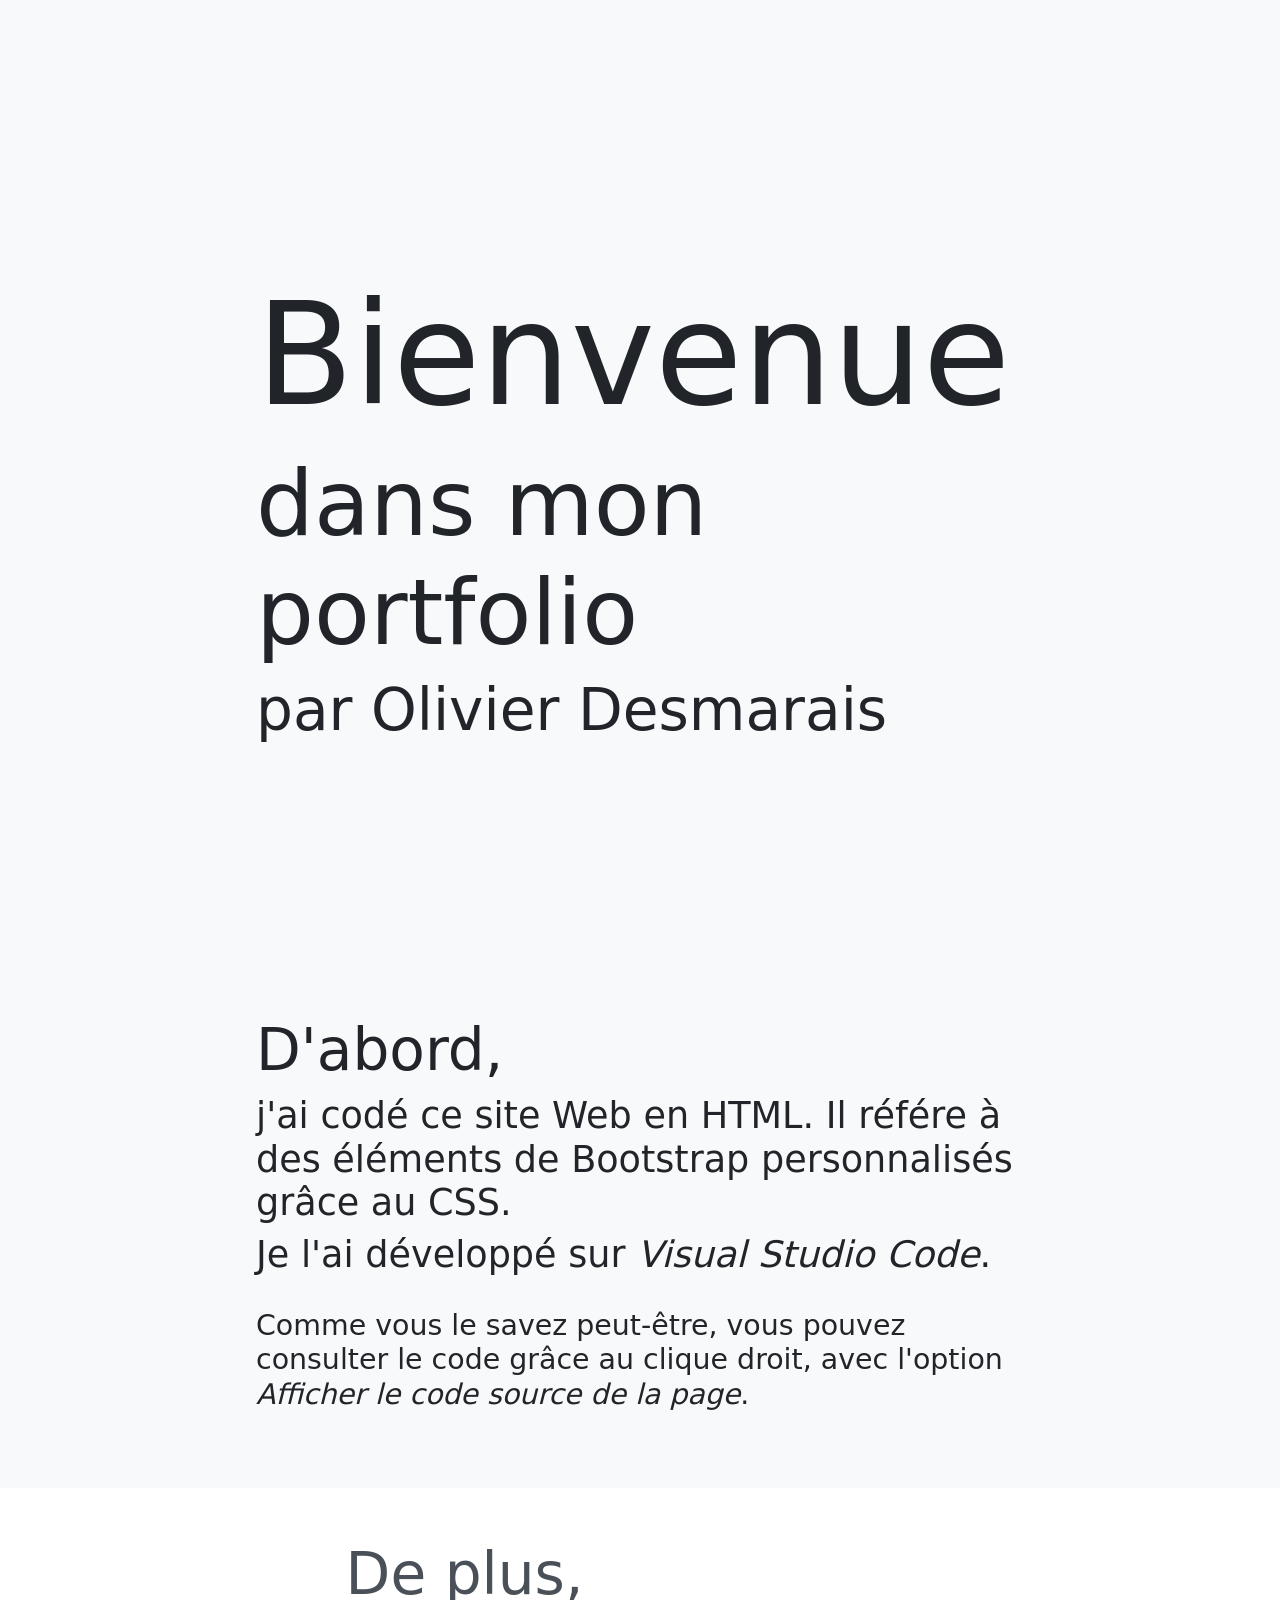
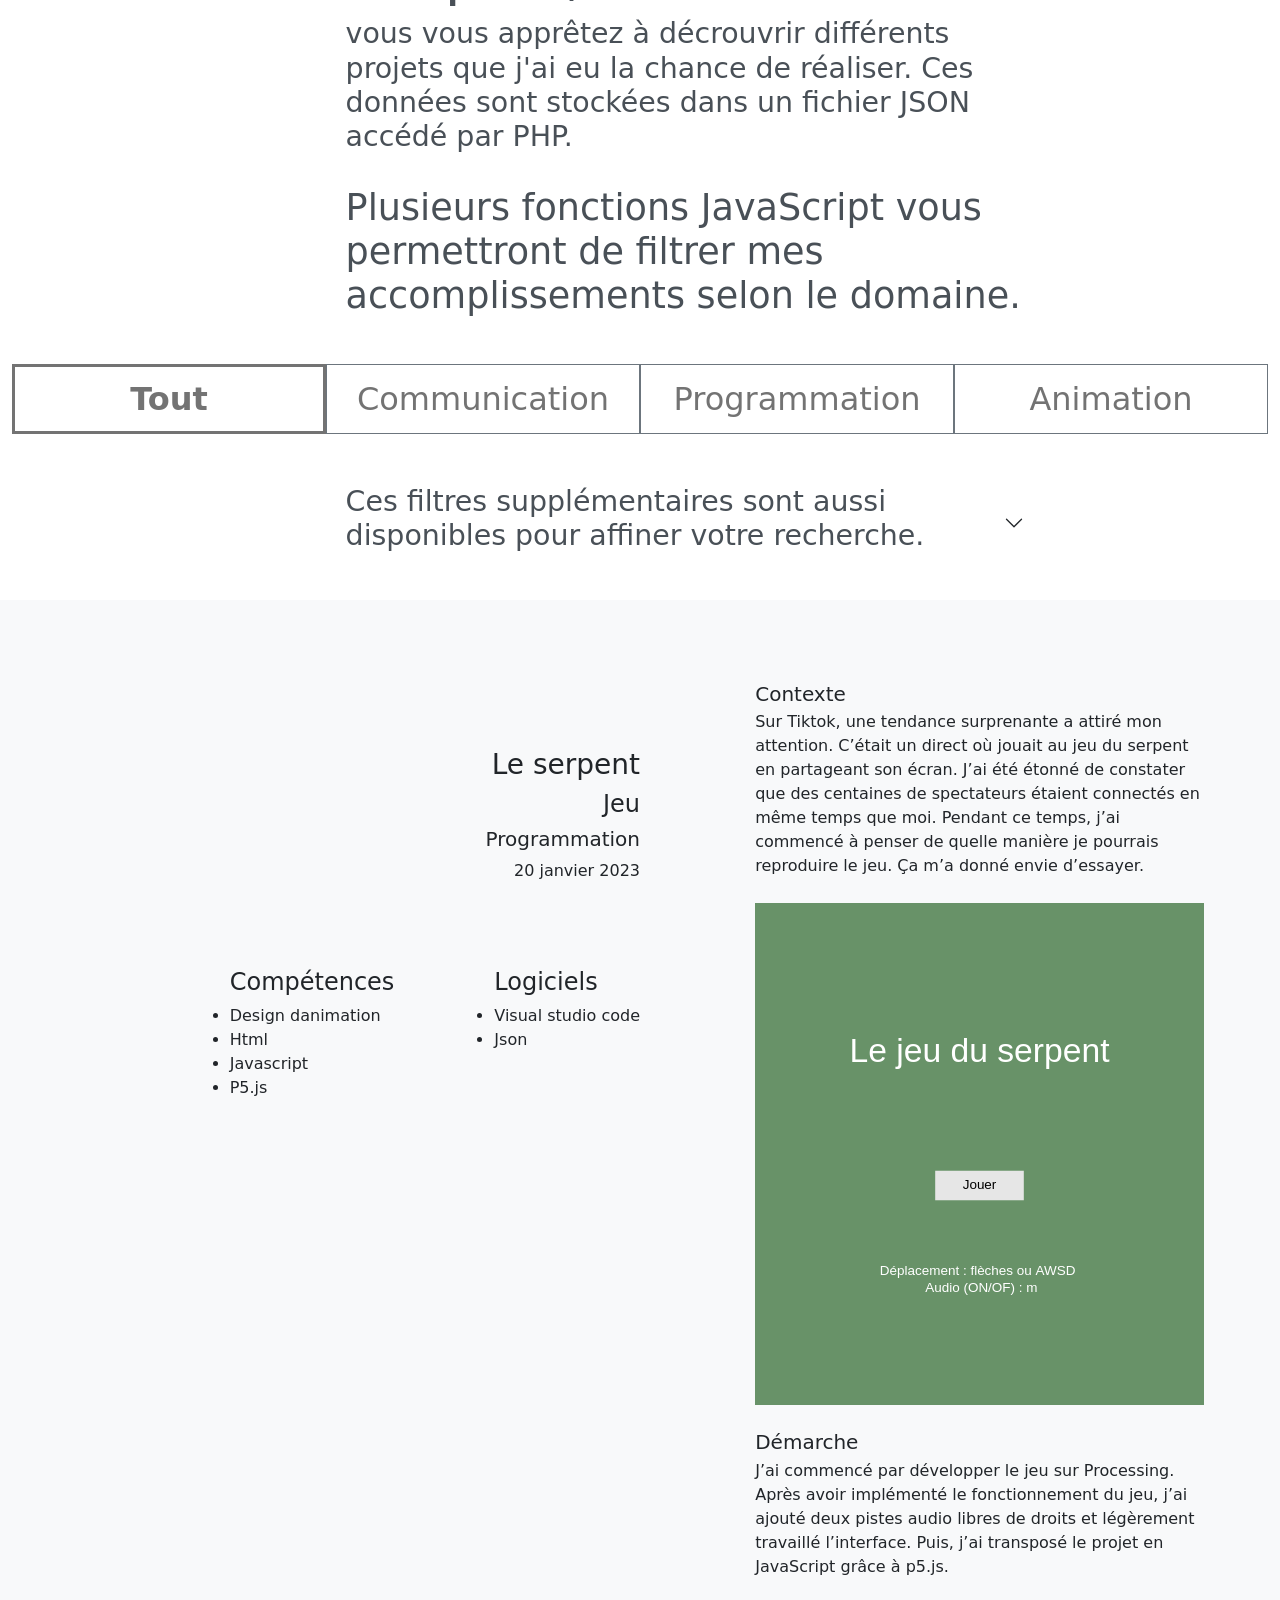
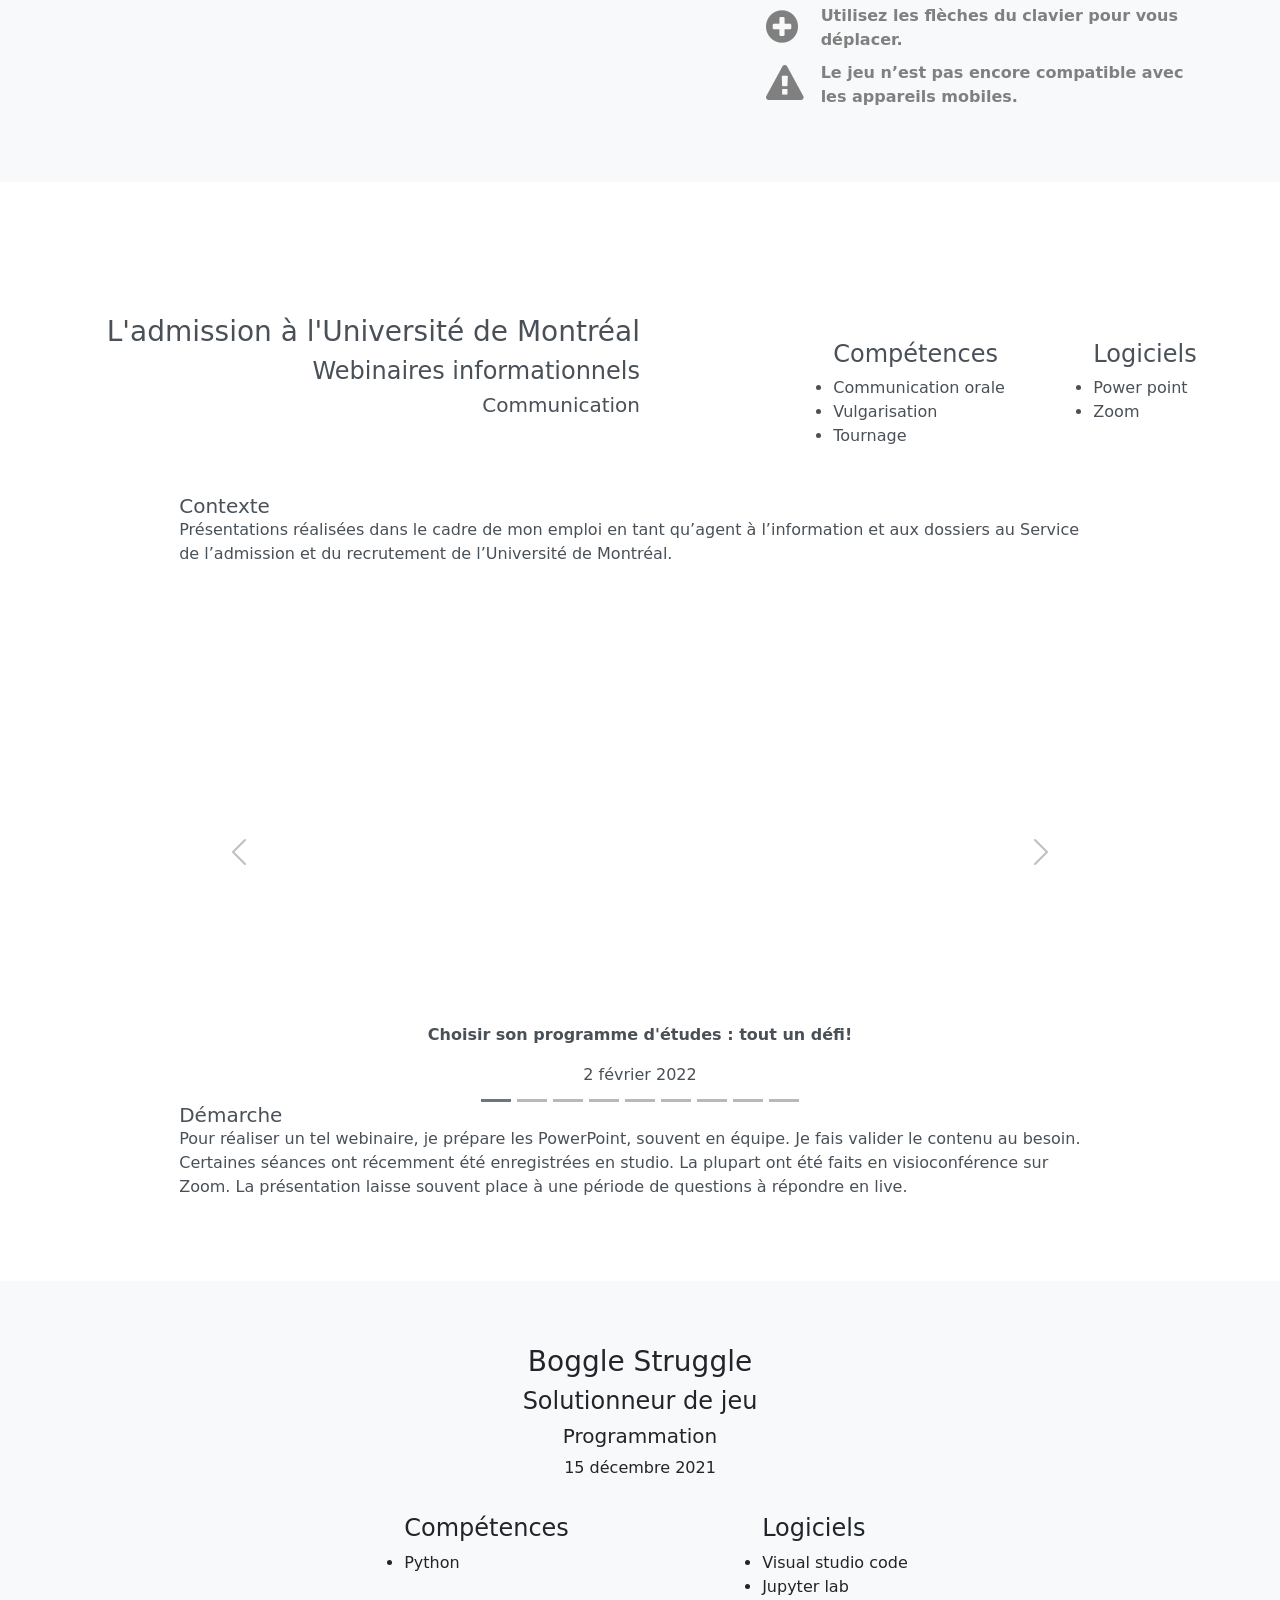
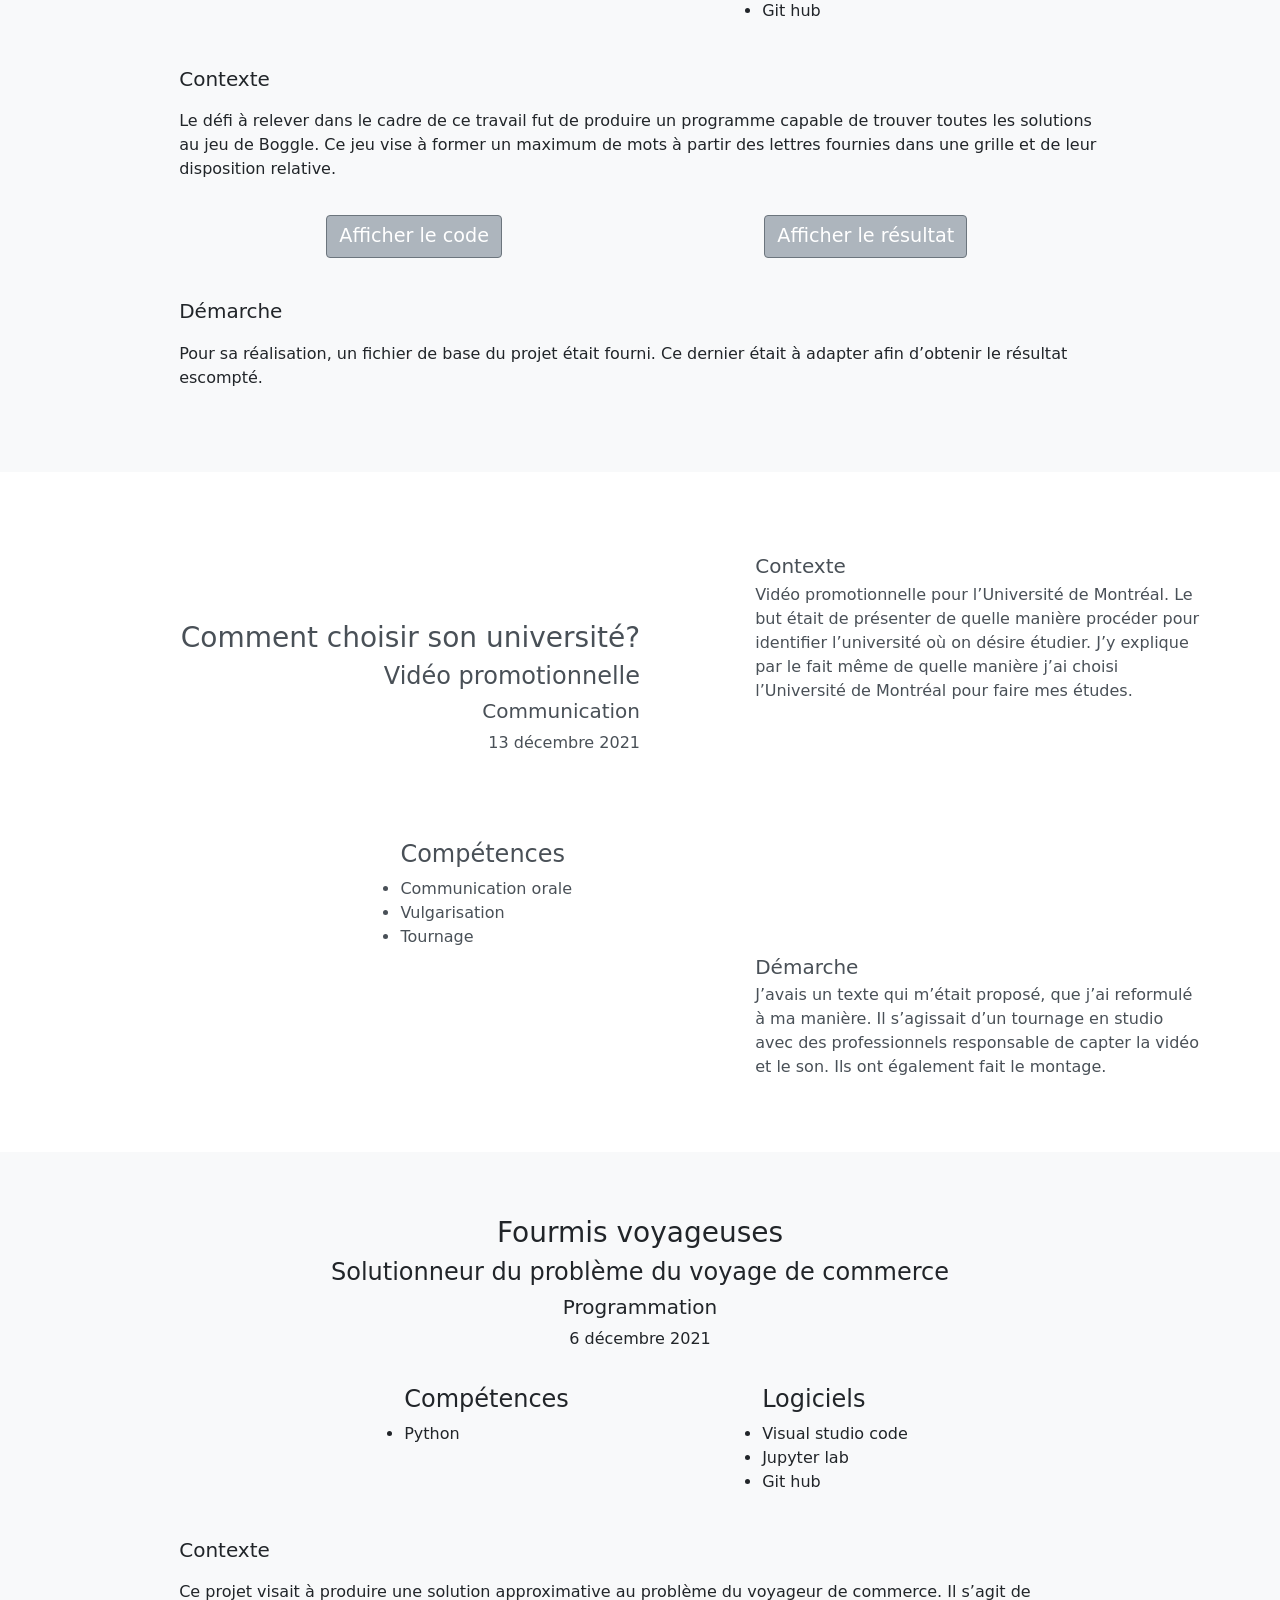
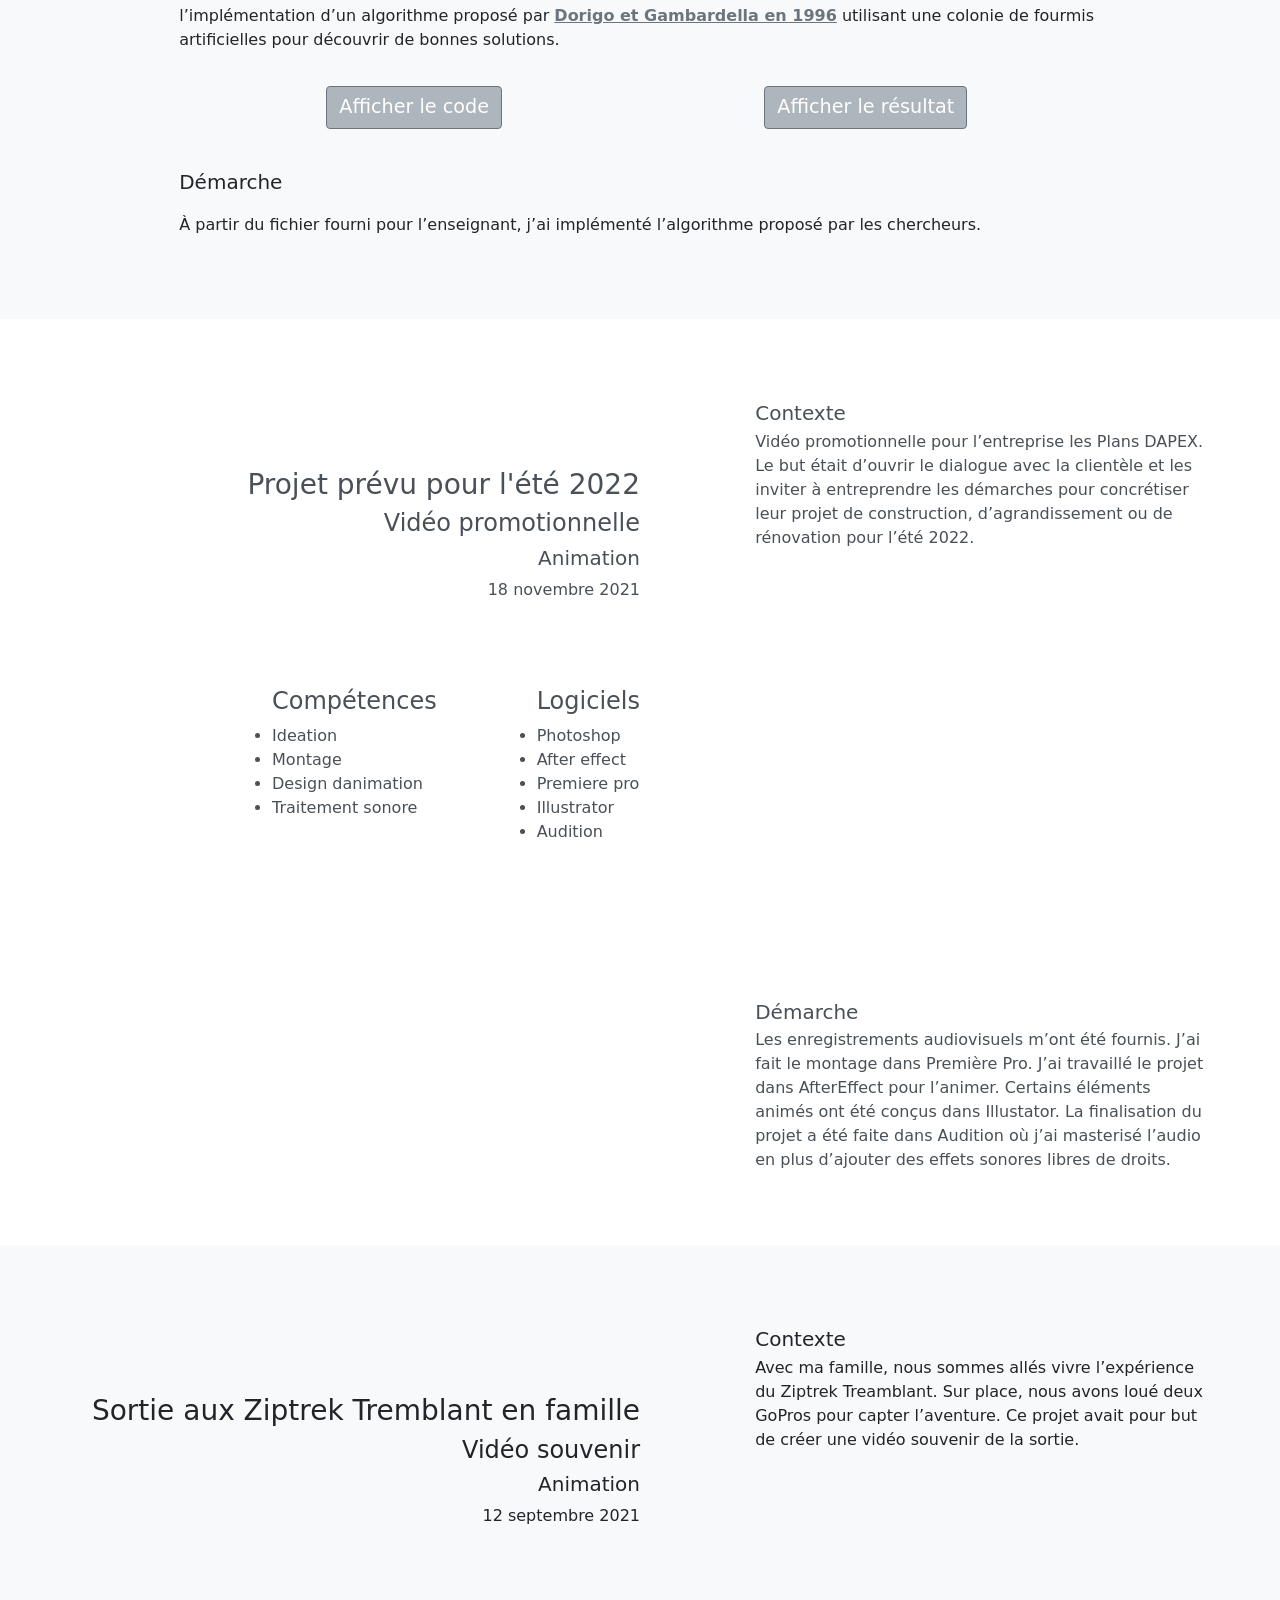
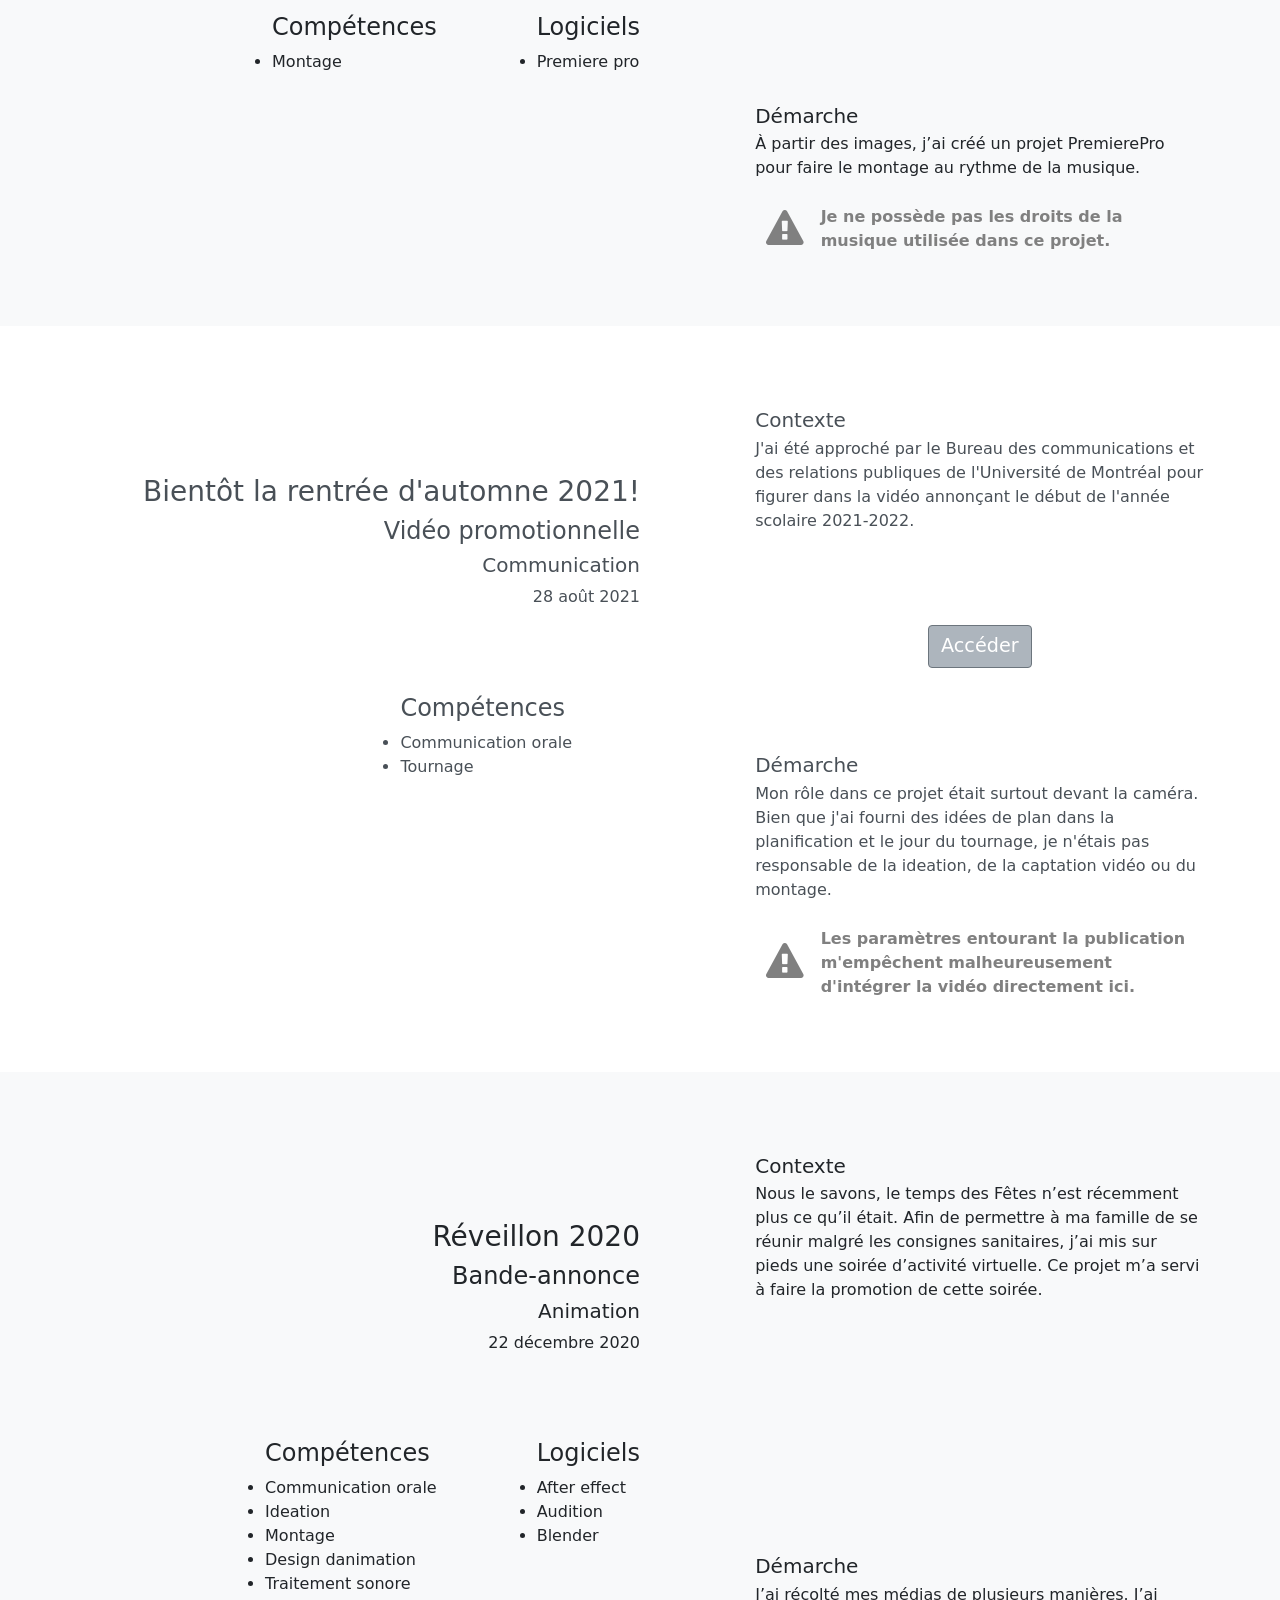
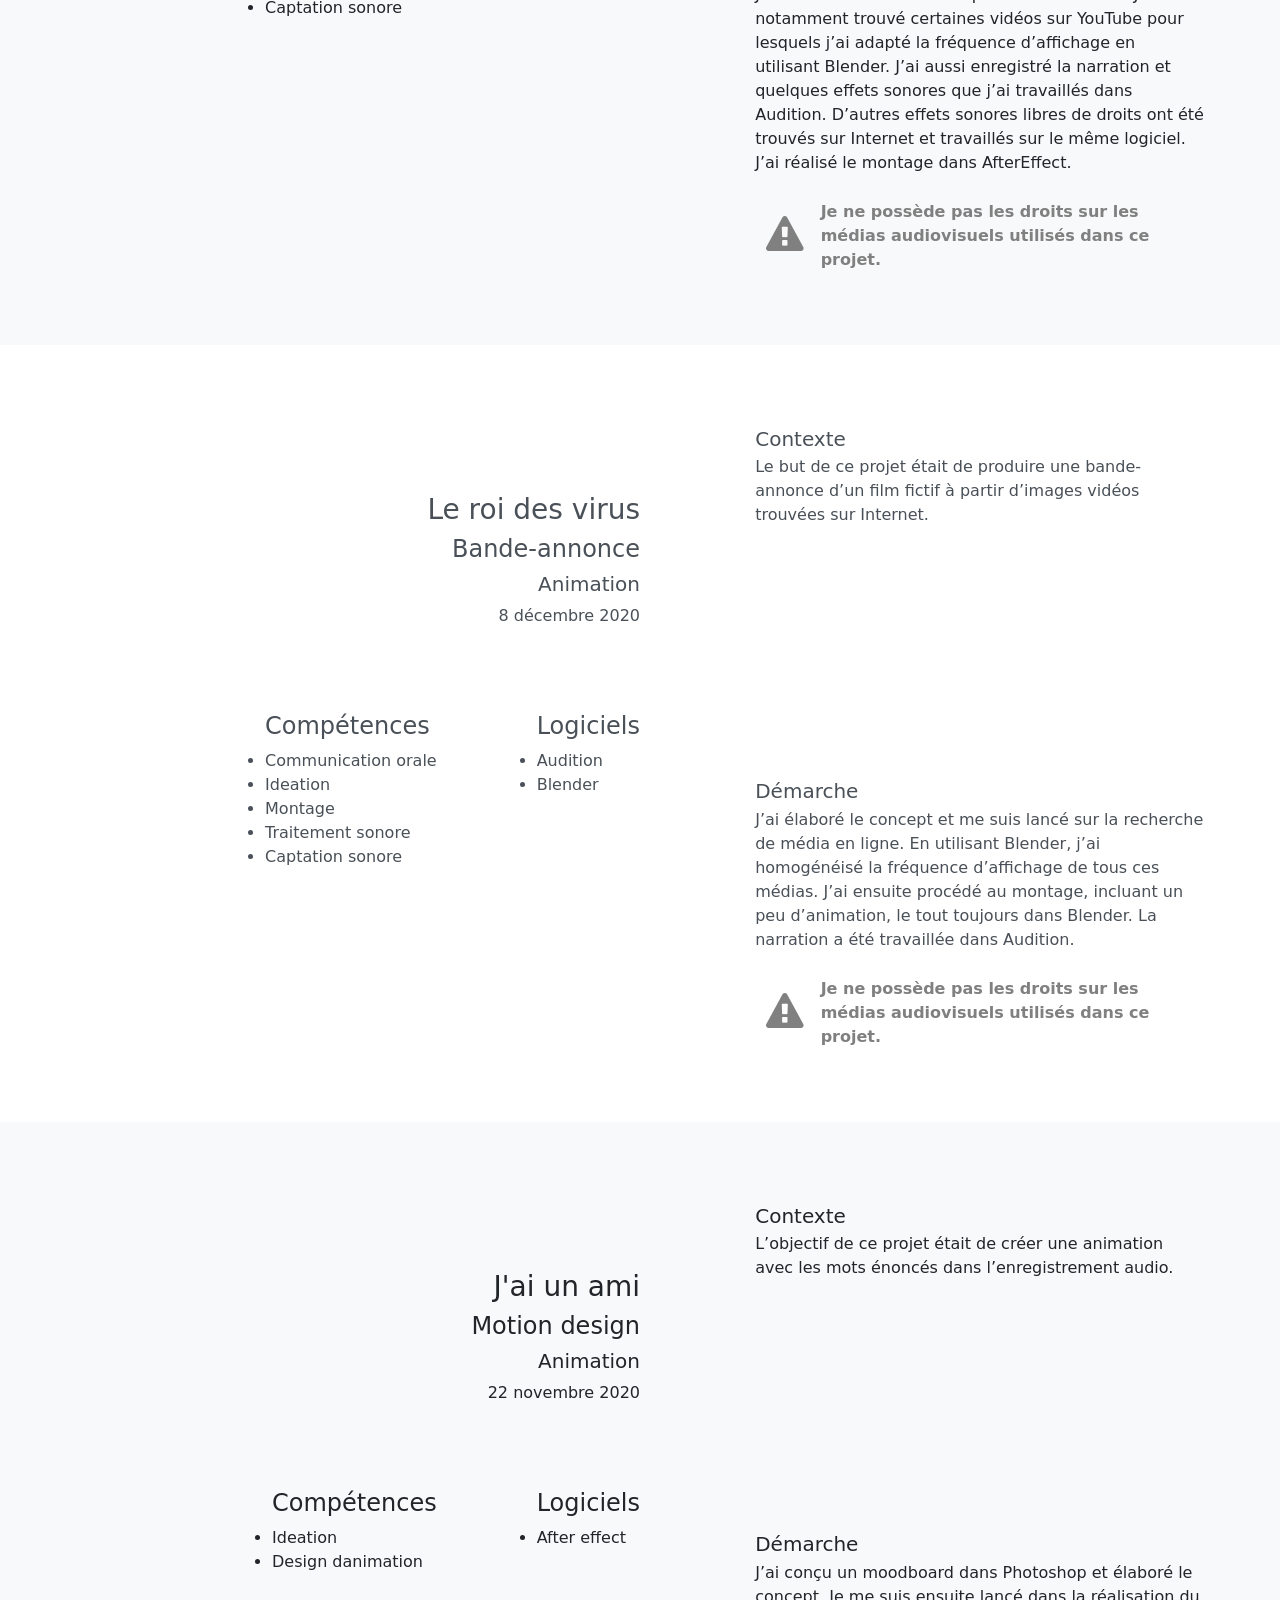
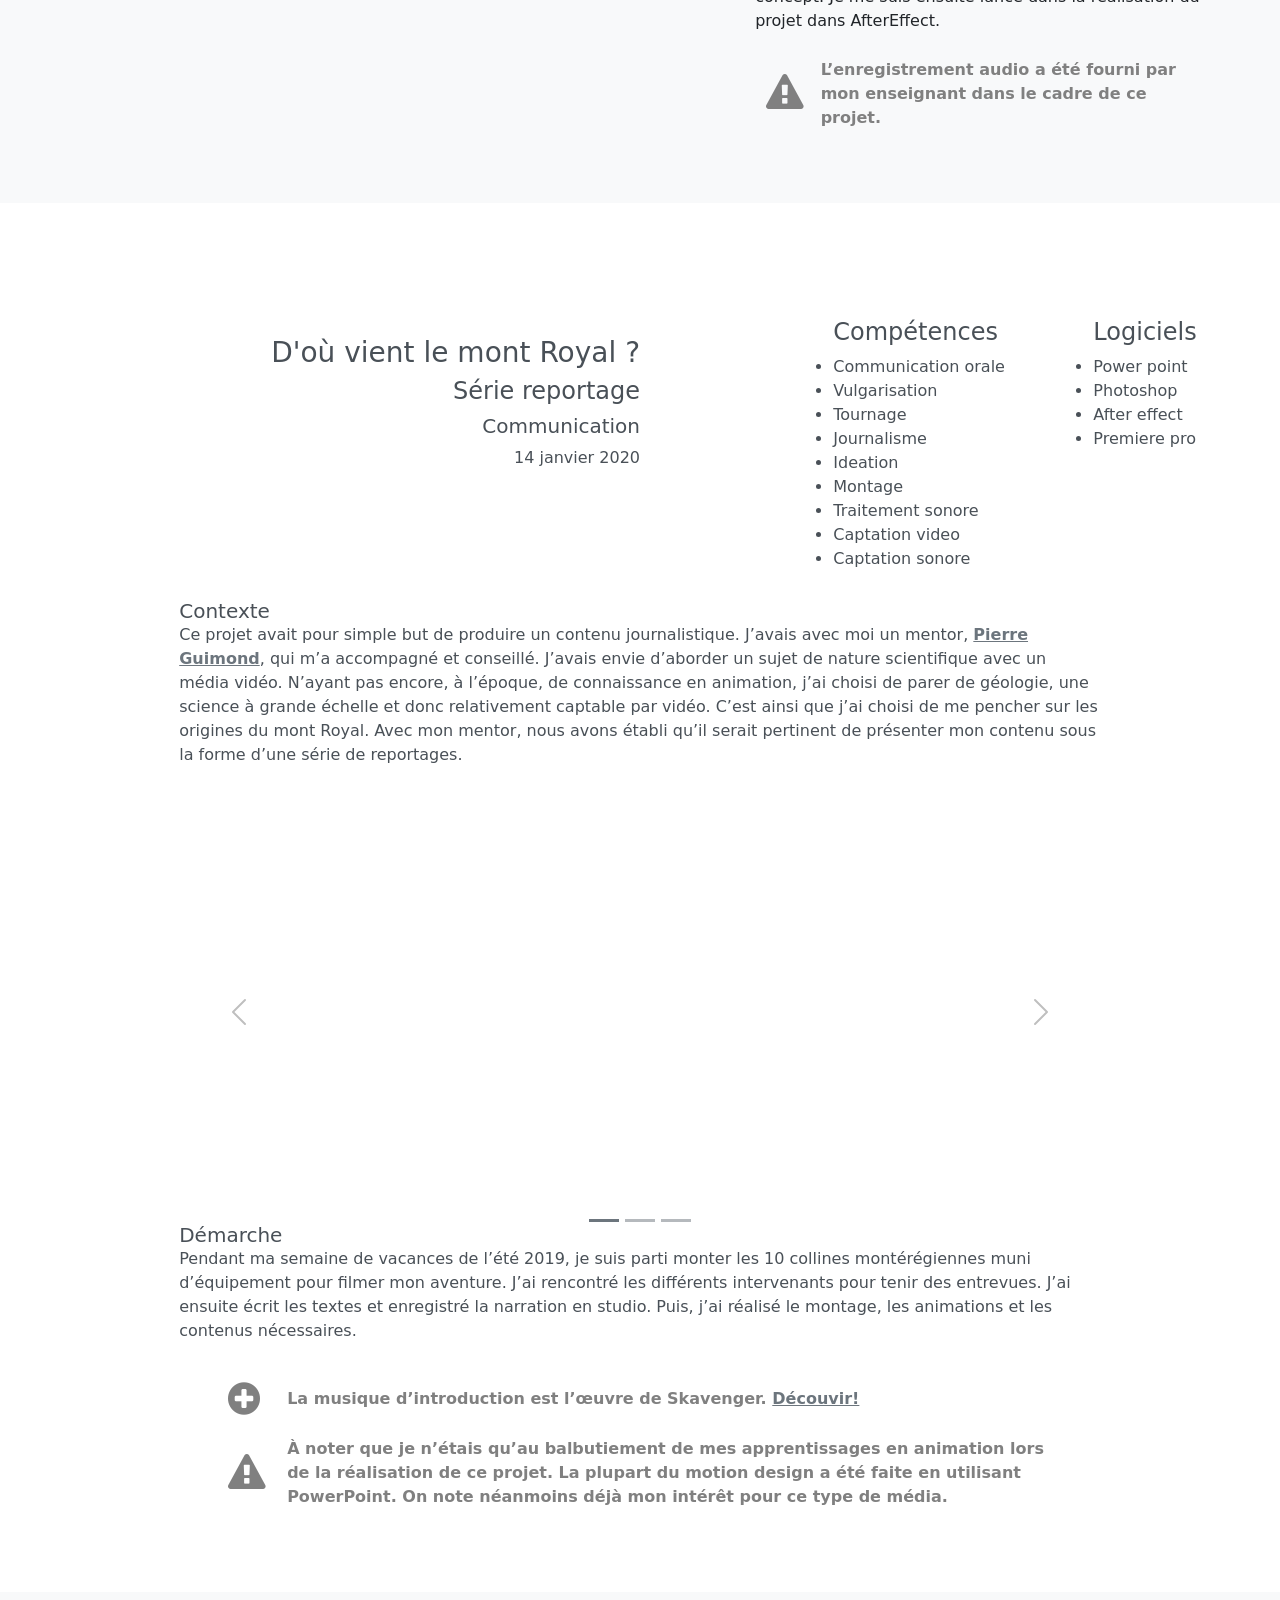
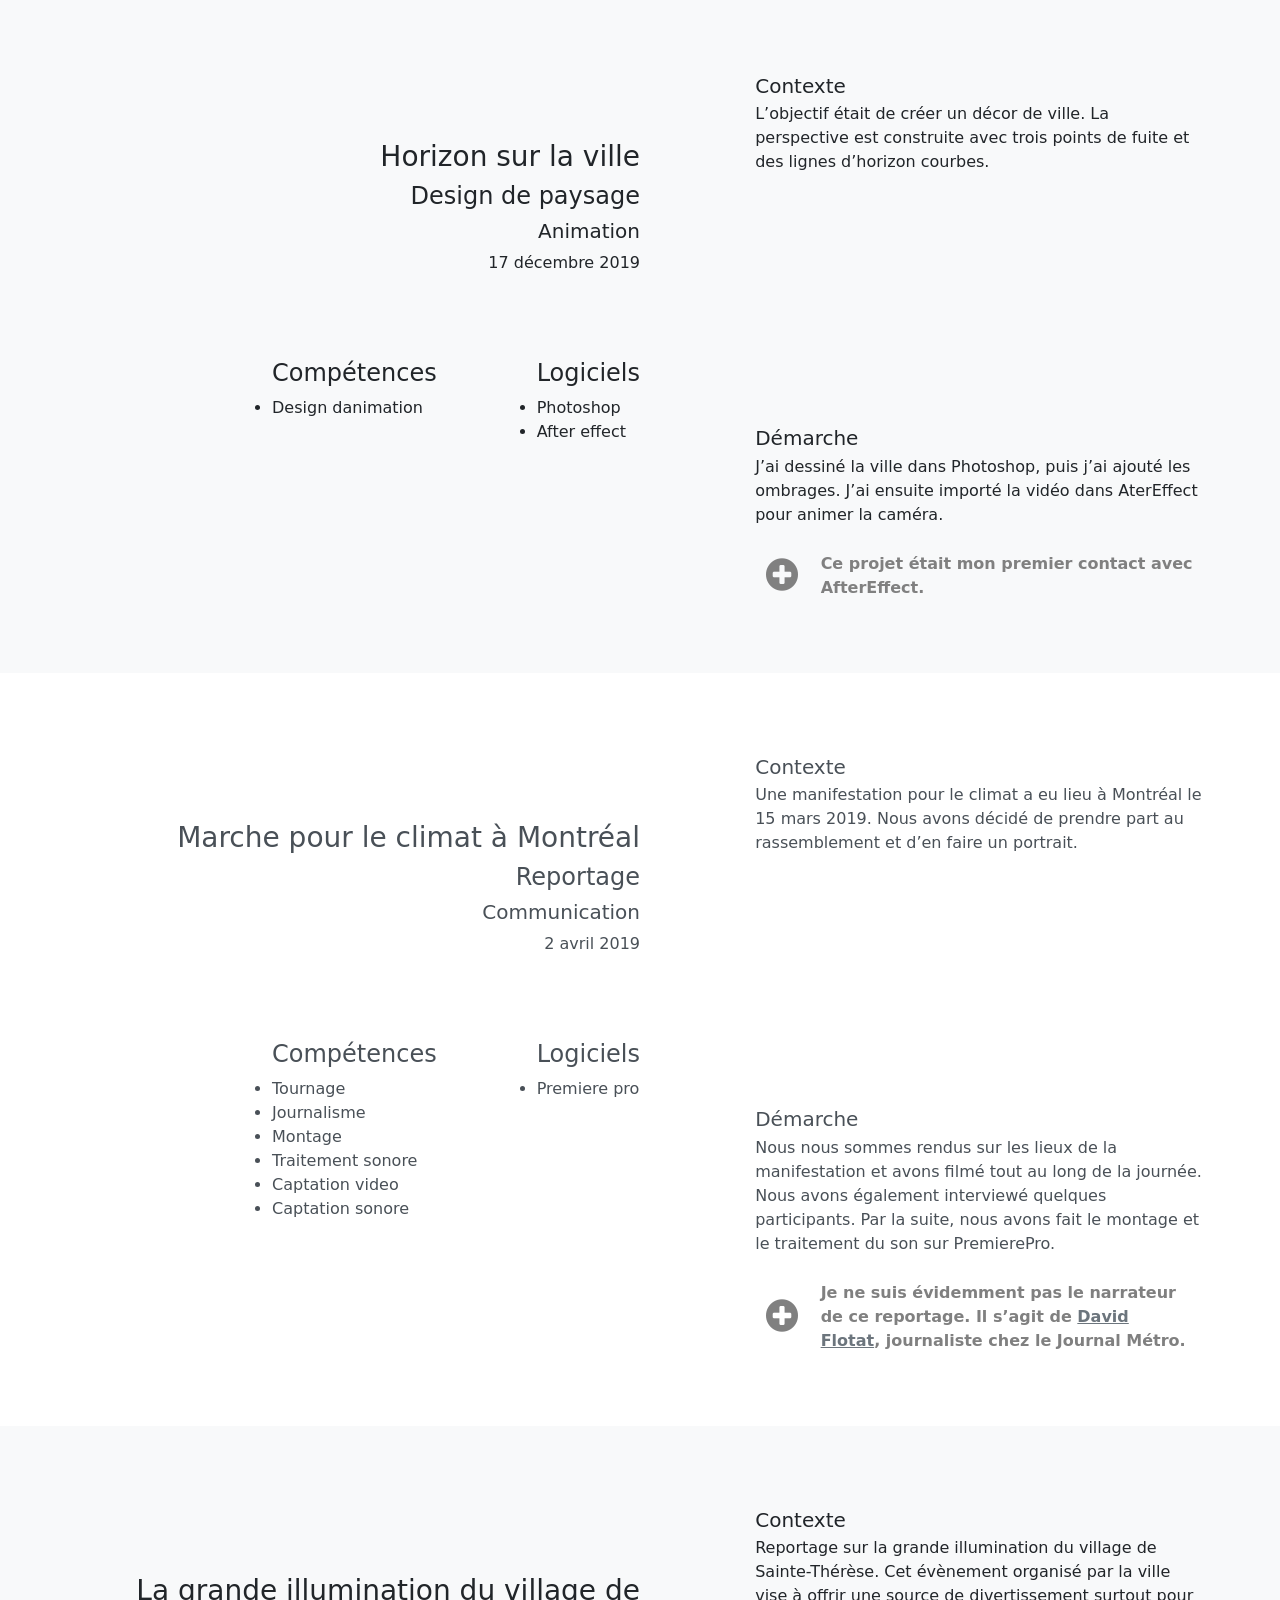
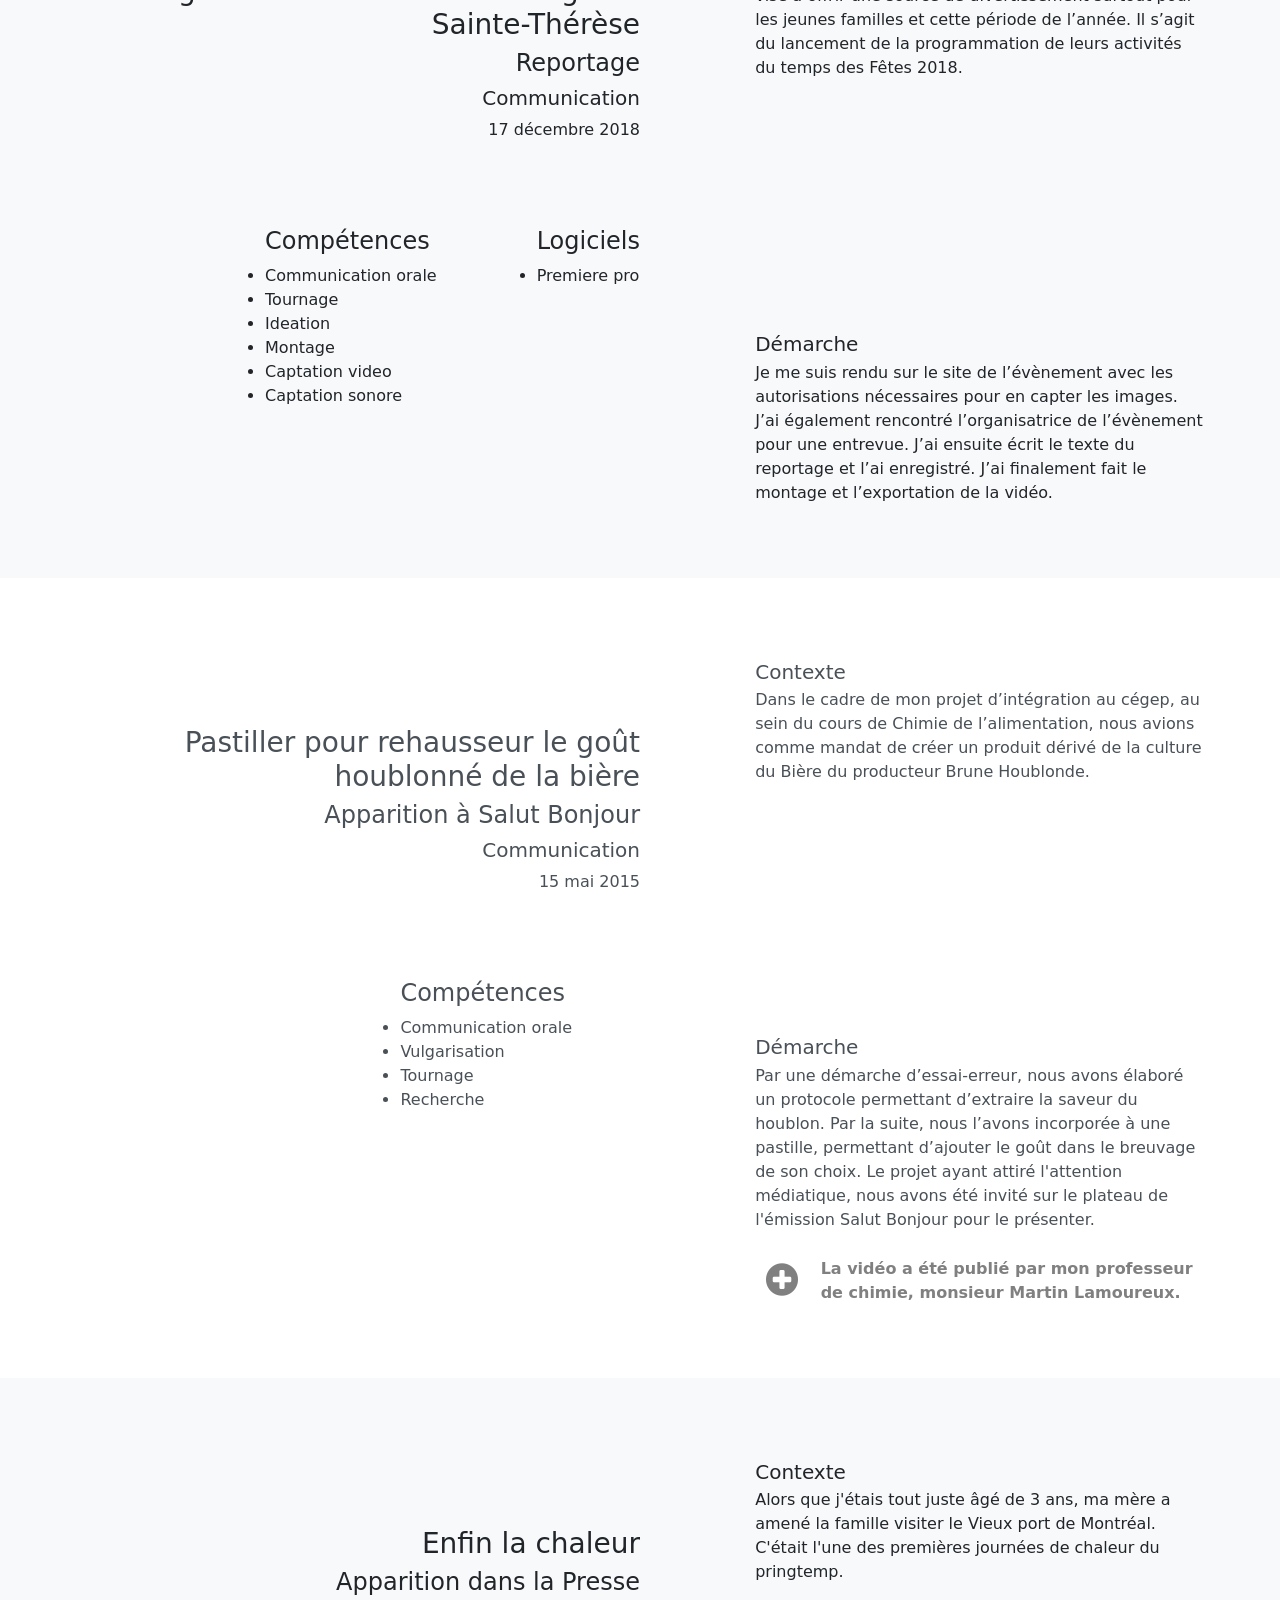
==== index.html @ 91aaa5b3 "headerTitre Adaptation de la taille de la police en fonction de la largeur de la fenêtre." ====
<!DOCTYPE html>
<html lang="fr">
  <head>
      <meta charset="UTF-8">
      <meta http-equiv="X-UA-Compatible" content="IE=edge">
      <meta name="viewport" content="width=device-width, initial-scale=1.0">
      <title>Olivier Desmarais - Portfolio</title>
      <script src="client/utilitaire/jquery-3.6.0.min.js"></script>
      <script src="client/utilitaire/bootstrap-5.1.0-dist/js/bootstrap.min.js"></script>
      <script src="client/utilitaire/cdnjs/jquery.twbsPagination.min.js"></script>
      <script src="client/utilitaire/p5/p5.min.js"></script>
      <script src="client/utilitaire/p5/addons/p5.sound.min.js"></script>

      <script src="client/public/js/requetes.js"></script>
      <script src="client/public/js/fonctionnalites.js"></script>
      <script src="client/public/js/gestionFiltres.js"></script>
      <script src="client/public/js/affichageElements.js"></script>
      <script src="client/public/js/affichageMedias.js"></script>
      <script src="client/public/js/gestionDOM.js"></script>
      <script src="client/public/js/adaptabilite.js"></script>

      <!-- <script src="client/public/js/canevas/la_presse.js"></script> -->

      <link rel="stylesheet" href="client/utilitaire/bootstrap-5.1.0-dist/css/bootstrap.min.css">
      <link rel="stylesheet" href="client/public/css/style.css">
      <link rel="stylesheet" href="https://cdnjs.cloudflare.com/ajax/libs/font-awesome/4.7.0/css/font-awesome.min.css">
  </head>
  <body onload="requetes();" class="bg-light">
    <div id="fb-root"></div>
    <script async defer crossorigin="anonymous" src="https://connect.facebook.net/fr_CA/sdk.js#xfbml=1&version=v12.0" nonce="y8xirfV0"></script>
    <!--Début du header-->
    <header class="bg-light">
    <div id="headerTitre">
        <h1 class="">Bienvenue</h1>
        <h2 class="">dans mon portfolio</h2>
        <h3>par Olivier Desmarais</h3>
    </div>
    <div class="headerTexte">
        <h3>D'abord,</h3>
        <h4>
        j'ai codé ce site Web en HTML. 
        Il référe  à des éléments de Bootstrap 
        personnalisés grâce au CSS.
        </h4>
        <h4>
        Je l'ai développé sur <em>Visual Studio Code</em>.
        </h4>
        <br>
        <h5>
        Comme vous le savez peut-être, vous pouvez consulter
        le code grâce au clique droit, avec l'option 
        <em>Afficher le code source de la page</em>.
        </h5>
    </div>
    </header>
    <!--Fin du header-->
    <!-- Navbar -->
    <nav class="navbar-expand-lg navbar-light bg-white">
    <div class="txtNav">
        <h3>De plus,</h3>
        <h5>
        vous vous apprêtez à décrouvrir différents projets
        que j'ai eu la chance de réaliser. Ces données sont stockées
        dans un fichier JSON accédé par PHP. <!--Je sais d'ailleurs
        faire l'équivalent à partir d'un fichier XML.-->
        </h5>
        <br>
        <h4>
        Plusieurs fonctions JavaScript vous permettront 
        de filtrer mes accomplissements selon le domaine. 
        </h4>
        <!--<h5>
        Certaines commandes JQuerry sont également utilisées.
        </h5>-->
    </div>
    <div class="container-fluid">
        <div class="collapse navbar-collapse allignementCentre" id="navbarExample01">
        <ul class="navbar-nav me-auto mb-2 mb-lg-0">
            <li class="nav-item active" onclick="changerFiltre(this)">
            <a class="nav-link" aria-current="page">Tout</a>
            </li>
            <li class="nav-item" onclick="changerFiltre(this)">
            <a class="nav-link">Communication</a>
            </li>
            <li class="nav-item" onclick="changerFiltre(this)">
            <a class="nav-link">Programmation</a>
            </li>
            <li class="nav-item" onclick="changerFiltre(this)">
            <a class="nav-link">Animation</a>
            </li>
        </ul>
        </div>
    </div>
    <div class="txtNav">
        <!--Début accordéon-->
        <div class="accordion accordion-flush" id="filtresSups">
        <div class="accordion-item">
            <h2 class="accordion-header" id="flush-headingOne">
            <button class="accordion-button collapsed" type="button" data-bs-toggle="collapse" data-bs-target="#flush-collapseOne" aria-expanded="false" aria-controls="flush-collapseOne">
                <h5>
                Ces filtres supplémentaires sont aussi disponibles 
                pour affiner votre recherche.
                </h5>
            </button>
            </h2>
            <div id="flush-collapseOne" class="accordion-collapse collapse" aria-labelledby="flush-headingOne" data-bs-parent="#filtresSups">
            <div id='filtreCompetences' class='goupeCheckbox'>
                <p><strong>Compétences</strong></h5>
            </div>
            <div id='filtreLogiciels' class='goupeCheckbox'>
                <p><strong>Logiciels</strong></p>
            </div>
            </div>
        </div>
        <!--Fin accordéon-->
        <!---
        <h5>
        Des filtres supplémentaires sont aussi disponibles 
        pour affiner votre recherche.
        </h5>
        <div id='filtreCompetences' class='goupeCheckbox'>
        <p><strong>Compétences</strong></h5>
        </div>
        <div id='filtreLogiciels' class='goupeCheckbox'>
        <p><strong>Logiciels</strong></p>
        </div>-->
    </div>
    </nav>
    <!-- Fin Navbar -->
    <main>
    <div id="elements">
    </div>
    </main>
    <footer class="footer text-muted">
        <p><strong>Pour me joindre</strong><br>
        olidesmarais@hotmail.com<br>
        (514) 404-7808</p>
        <p><strong>Dernière mise à jour</strong><br>
            5 mars 2023</p>
    </footer>
`
  </body>
</html>
---- client/public/css/style.css ----
html {
    font-size: 1em;
}

:root {
    --width: 20px;
}

header {
    /* margin-right: 25%;
    margin-left: 23% */
    margin: auto 20vw;
}

header h1,
nav h1 {
    /* font-size: 8rem; */
    /*font-size: 800%;*/
    font-size: calc(var(--width)/9);
}

header h2,
nav h2 {
    font-size: calc(var(--width)/14);
}

header h3,
nav h3 {
    font-size: calc(var(--width)/22);
}

header h4,
nav h4 {
    font-size: calc(var(--width)/35);
}

header h5,
nav h5 {
    font-size: calc(var(--width)/45);
}

.allignementDroite {
    padding-left: 50%;
}

.allignementCentre {
    text-align: center;
}

#headerTitre {
    margin-top: 30vh;
    margin-bottom: 30vh;
}

.headerTexte {
    margin-top: 20%;
    margin-bottom: 10%;
}

nav {
    color: #495057;
}

.txtNav {
    padding: 4% 20% 3% 27%;
}

.nav-item {
    min-width: 25%;
    /*float: left;*/
    border-style: solid;
    border-width: 1px;
    border-color: #6c757d;
    display: flex;
    align-items: center;
    justify-content: center;
    font-size: 200%;
    background-color: white;
}

.navbar-nav {
    width: 100%;
    margin-left: auto;
    margin-right: auto;
}

/*.sticky {
    position: -webkit-sticky;
    position: sticky;
    top: 0px;
    z-index:1;
}*/

.accordion-button,
.accordion-button:focus,
.accordion-button:not(.collapsed) {
    color: #495057;
    border: none;
    box-shadow: none;
    padding: 0;
    transition: none;
    background-color: white !important;
}

/*.goupeCheckbox input {
    position: absolute;
    opacity: 0;
    cursor: pointer;
    height: 0;
    width: 0;
}*/

input:checked {
    background-color: #495057;
}

.active {
    border-style: solid;
    border-width: 3px;
    border-color: rgba(0, 0, 0, .55);
    font-weight: bold;
}

.goupeCheckbox {
    display: inline-block;
    vertical-align: top;
    margin-top: 2%;
    width: 49%;
}

.card {
    margin: 5% 5% 5% 5%;
}

.contenu {
    padding-bottom: 5%;
    padding: 5%;
}

main img {
    width: 630px;
    height: 840px;
}

/*.card-header {
    padding-left: 15px;
    color: white; 
    background-color: #6c757d;
}*/

/*.card-title {
    padding: 1% 20%;
}*/

.bullet-point {
    /*width: 28%;*/
    display: inline-block;
    text-align: left;
    /*margin: auto;*/
    vertical-align: top;
}

/* À changer :
 * left = simple
 * top = multi
 * prog = double
 */

.card-header-simple {
    display: inline-block;
    width: 49%;
    text-align: right;
    vertical-align: top;
}

.card-title-simple {
    margin: 15% 0%;
}

.card-body-simple {
    display: inline-block;
    width: 49%;
    padding-left: 10%;
}

.card-resume-simple {
    padding-left: 14%;
    padding-bottom: 1%;
}

.card-complement-simple {
    padding-top: 1%;
}

.card-intertitre-simple {
    text-align: left;
    margin-bottom: -1%;
    margin-top: 4%;
}

.card-text {
    text-align: left;
    padding: 2% 0;
}

.date {
    font-weight: normal;
    text-align: center;
}

.card-contexte {
    text-align: right;
}

.card-title-multi {
    margin: 6% 0%;
    display: inline-block;
    width: 49%;
    text-align: right;
}

.card-body-multi {
    display: inline-block;
    width: 80%;
}

.card-resume-multi {
    padding-left: 14%;
    padding-bottom: 1%;
    display: inline-block;
    width: 49%;
    vertical-align: middle;
    text-align: left;
}

.card-complement-multi {
    padding-top: 1%;
}

.card-intertitre-multi {
    text-align: left;
    margin-bottom: -2%;
}

.carousel-indicators {
    bottom: -25px;
}

.carousel-indicators [data-bs-target] {
    background-color: #6c757d;
}

.carousel-control-next,
.carousel-control-prev {
    width: 120px;
}

.carousel-control-prev-icon {
    background-image: url("data:image/svg+xml,<svg xmlns='http://www.w3.org/2000/svg' viewBox='0 0 16 16' fill='grey'><path%20d='M11.354%201.646a.5.5%200%200%201%200%20.708L5.707%208l5.647%205.646a.5.5%200%200%201-.708.708l-6-6a.5.5%200%200%201%200-.708l6-6a.5.5%200%200%201%20.708%200z'/></svg>");
}

.carousel-control-next-icon {
    background-image: url("data:image/svg+xml,<svg xmlns='http://www.w3.org/2000/svg' viewBox='0 0 16 16' fill='grey'><path d='M4.646 1.646a.5.5 0 0 1 .708 0l6 6a.5.5 0 0 1 0 .708l-6 6a.5.5 0 0 1-.708-.708L10.293 8 4.646 2.354a.5.5 0 0 1 0-.708z'/></svg>");
}

main .active {
    border-style: none;
}

.titre-video {
    margin-bottom: -0.3%;
}

.pale {
    background-color: white;
    color: #495057;
}

.fonce {
    background-color: rgba(var(--bs-light-rgb), var(--bs-bg-opacity)) !important;
}

.card-title-double {
    margin-bottom: 3%;
}

.card-body-double {
    width: 100%;
    padding: 0 10%;
}

.card-body-double p {
    text-align: left;
}

.card-complement-double {
    width: 49%;
    display: inline-block;
    vertical-align: top;
}

.card-intertitre-double {
    text-align: left;
    width: 80%;
    margin: 3% auto 0 0;
}

.card-text-double {
    width: 80%;
    margin: 3% auto;
}

.card-complement-double a {
    margin-bottom: 3%;
}

.btn-primary,
.btn-primary:hover,
.btn-primary:active,
.btn-primary:visited {
    background-color: #adb5bd !important;
    border-color: #6c757d !important;
    font-size: larger;
}

.card-complement-double textarea {
    width: 90%;
    height: 700px;
    font-size: 10px;
}

.cache {
    display: none;
}

p a,
p a:hover,
p a:active,
p a:visited {
    color: #6c757d;
    font-weight: bold;
}

p a:hover {
    font-weight: bolder;
}

.footer {
    color: white !important;
    background-color: #6c757d;
    text-align: center;
    padding: 3% 0%;
}

.disclamer-simple,
.disclamer-double,
.disclamer-multi {
    /*width: 80%;*/
    color: grey;
    text-align: center;
    margin: 2% auto;
}

.disclamer-double {
    width: 80%;
}

.disclamer-text {
    display: inline-block;
    vertical-align: middle;
    margin: 0;
    font-weight: bold;
    text-align: left;
    width: 83%;
}

.disclamer-image {
    display: inline-block;
    margin: 0 50px 0 0;
    width: 1%;
    text-align: right;
    vertical-align: middle;
}

.btn-url {
    margin: 15%;
}

/*.fa {
    font-size: 235%;
}*/
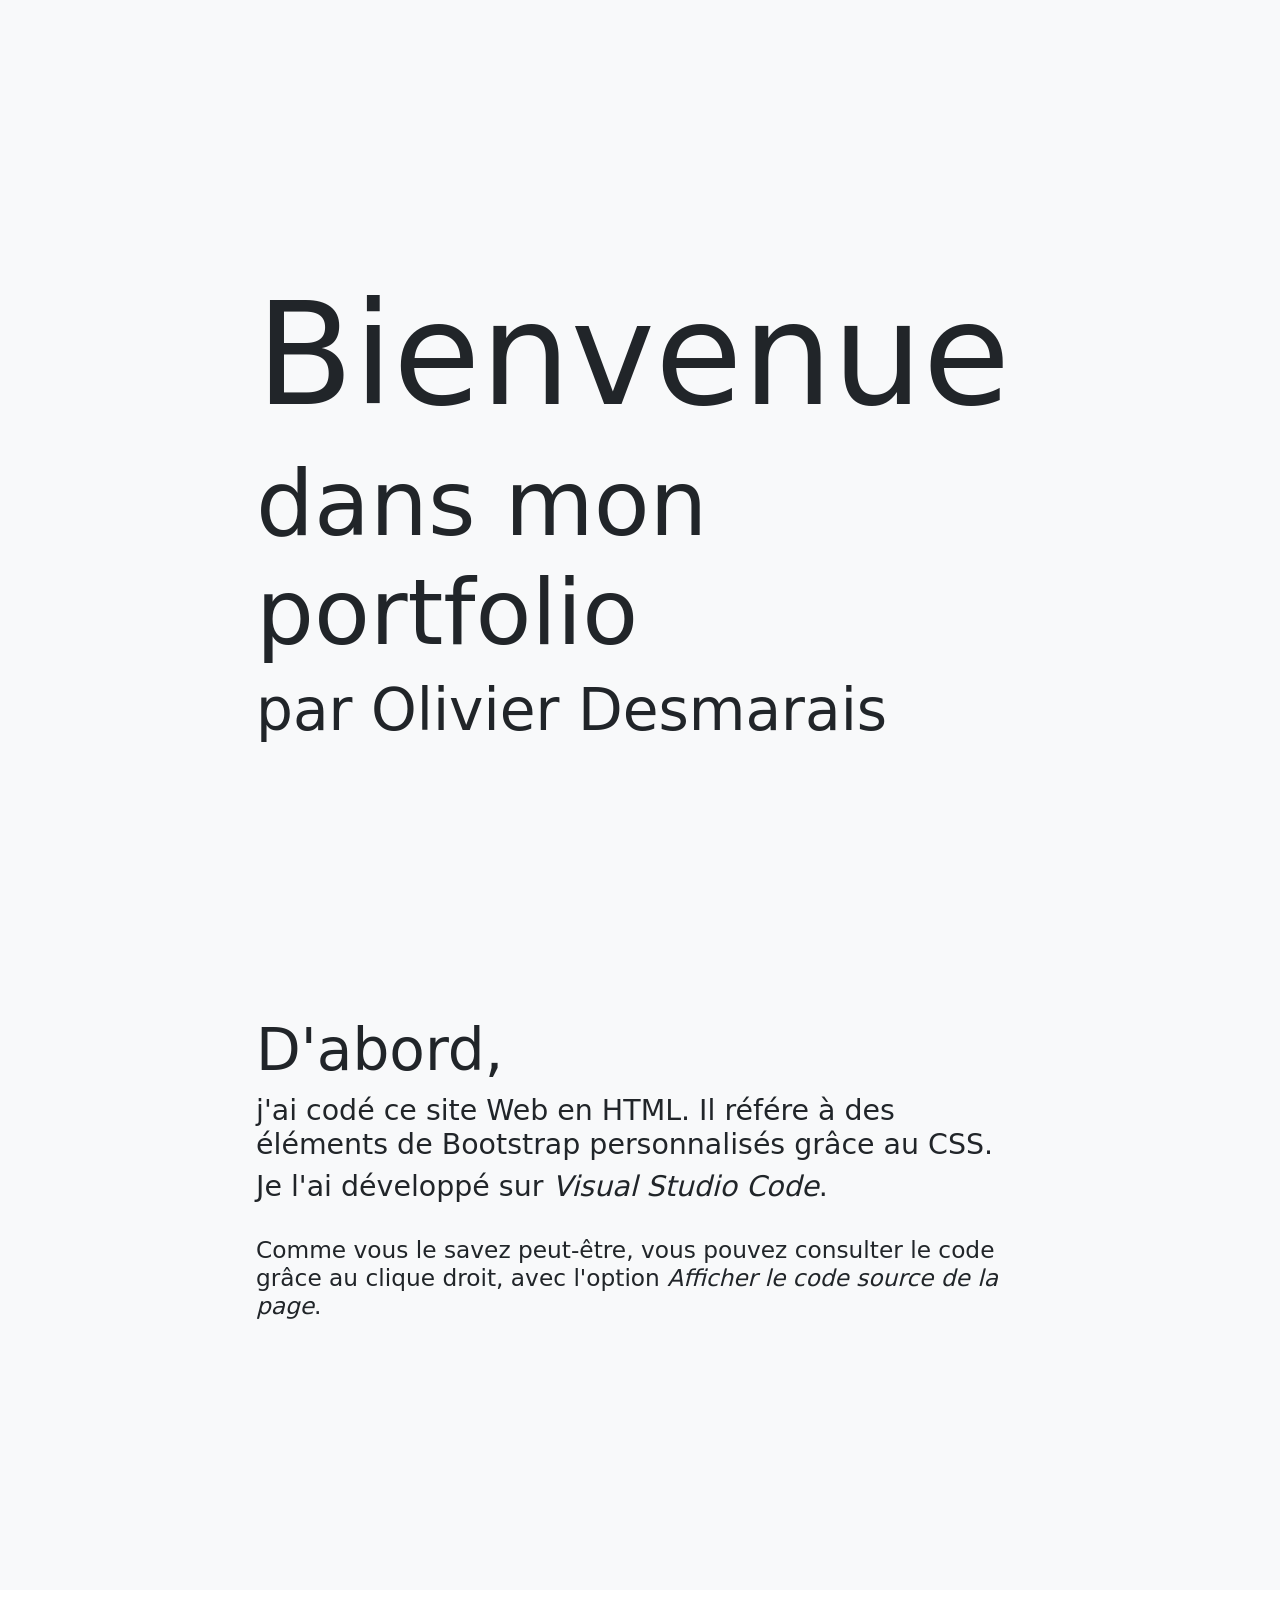
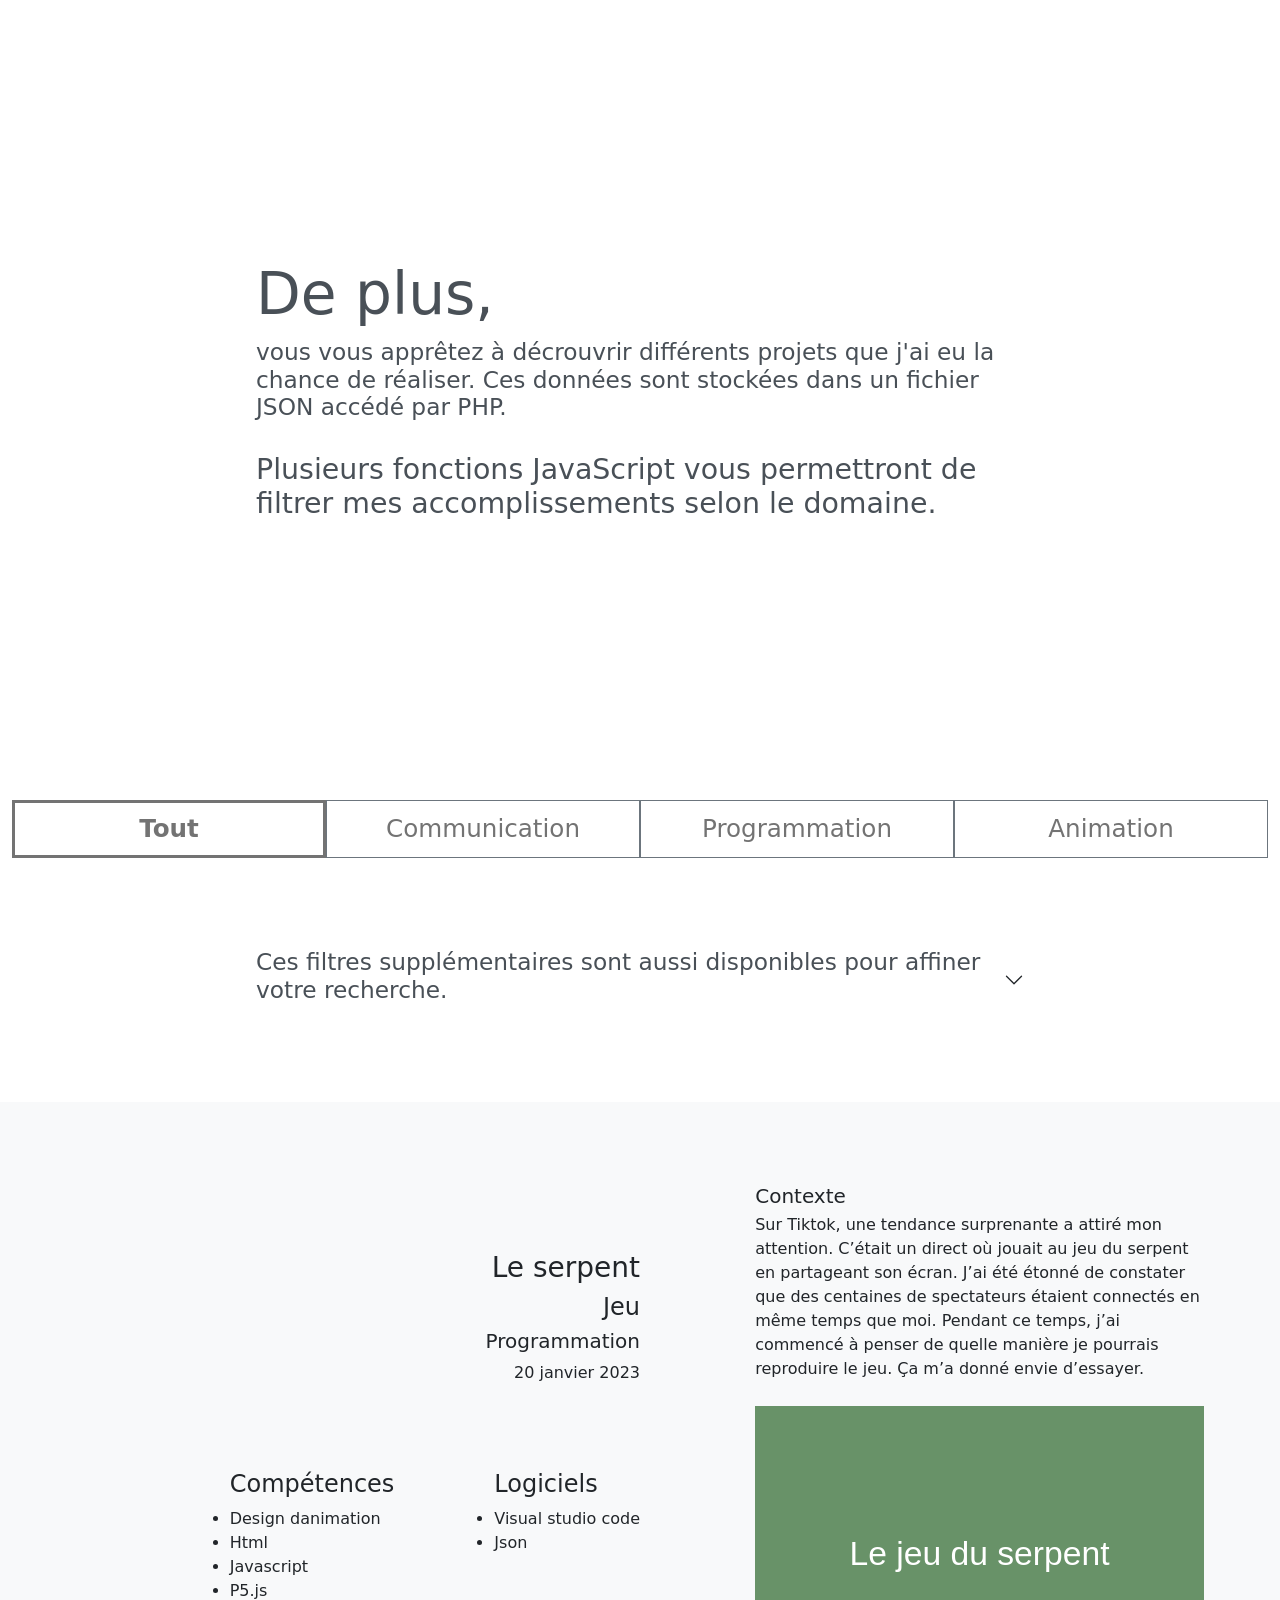
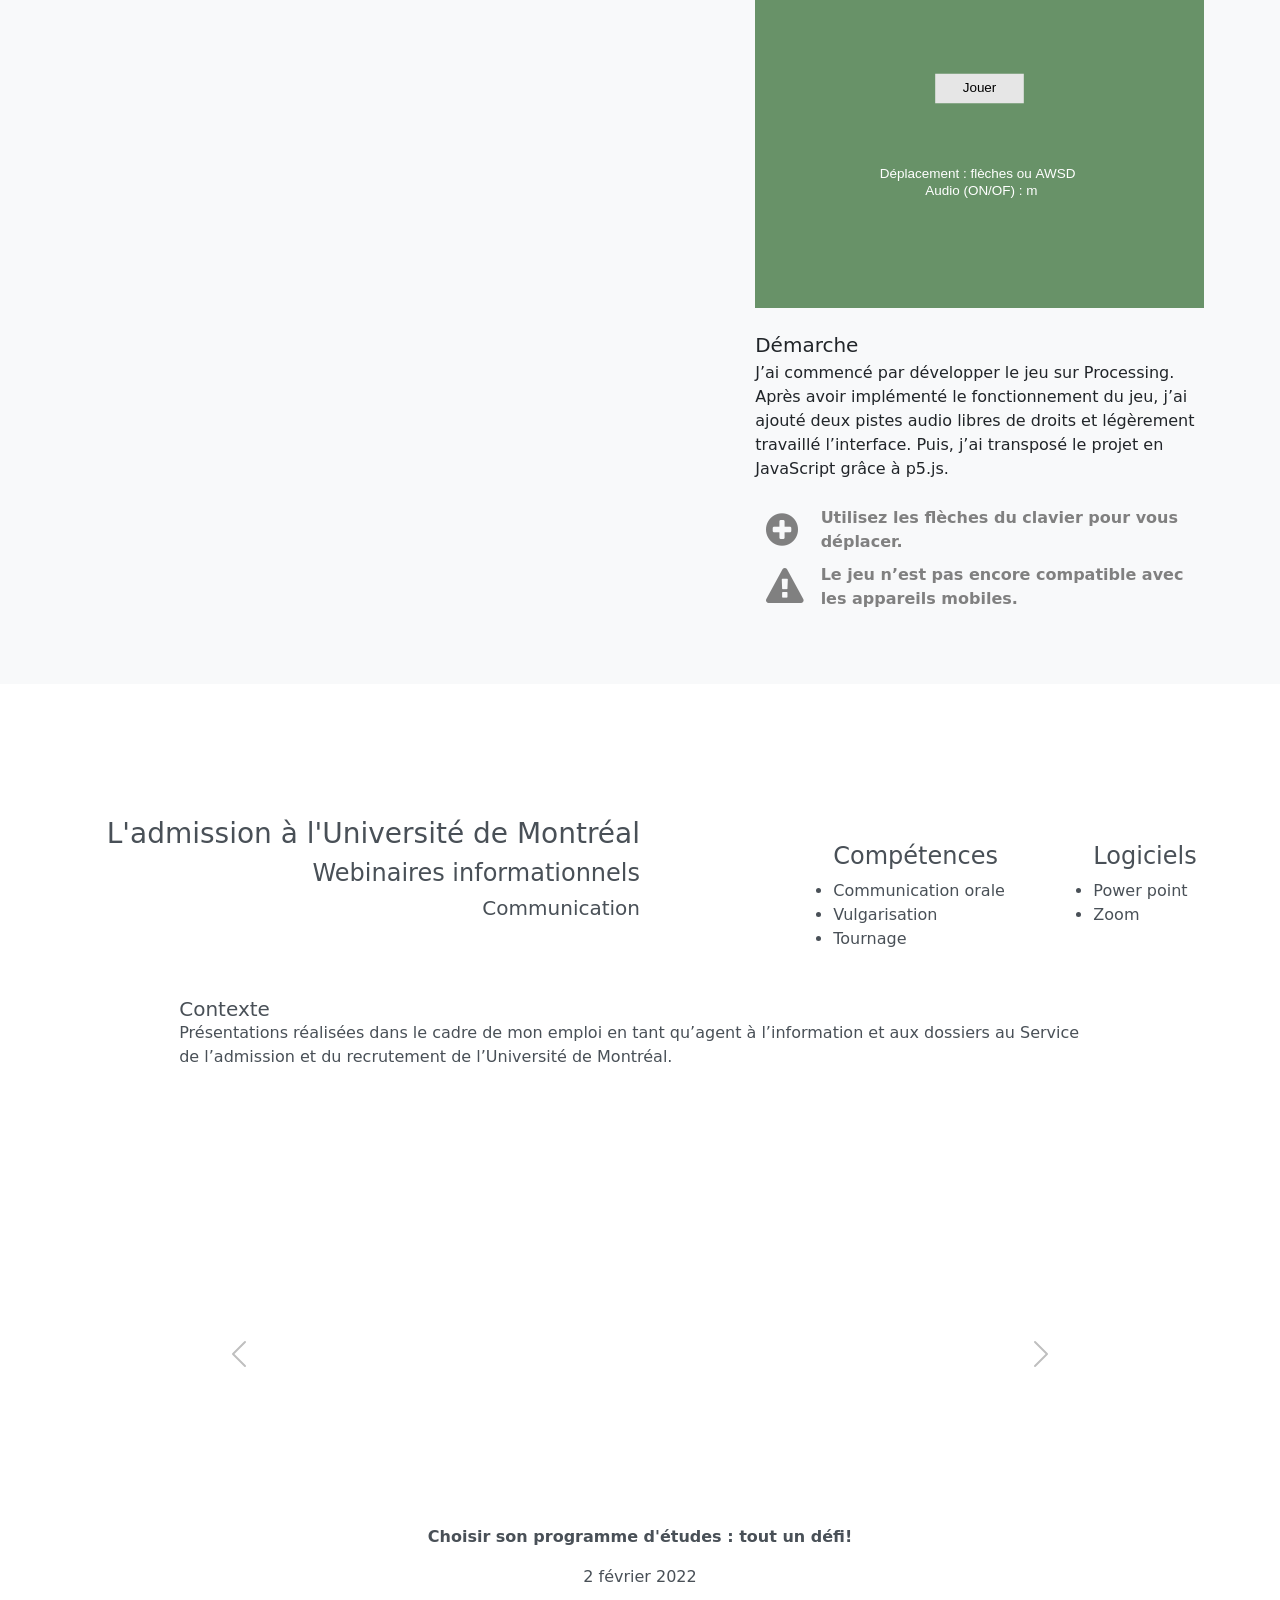
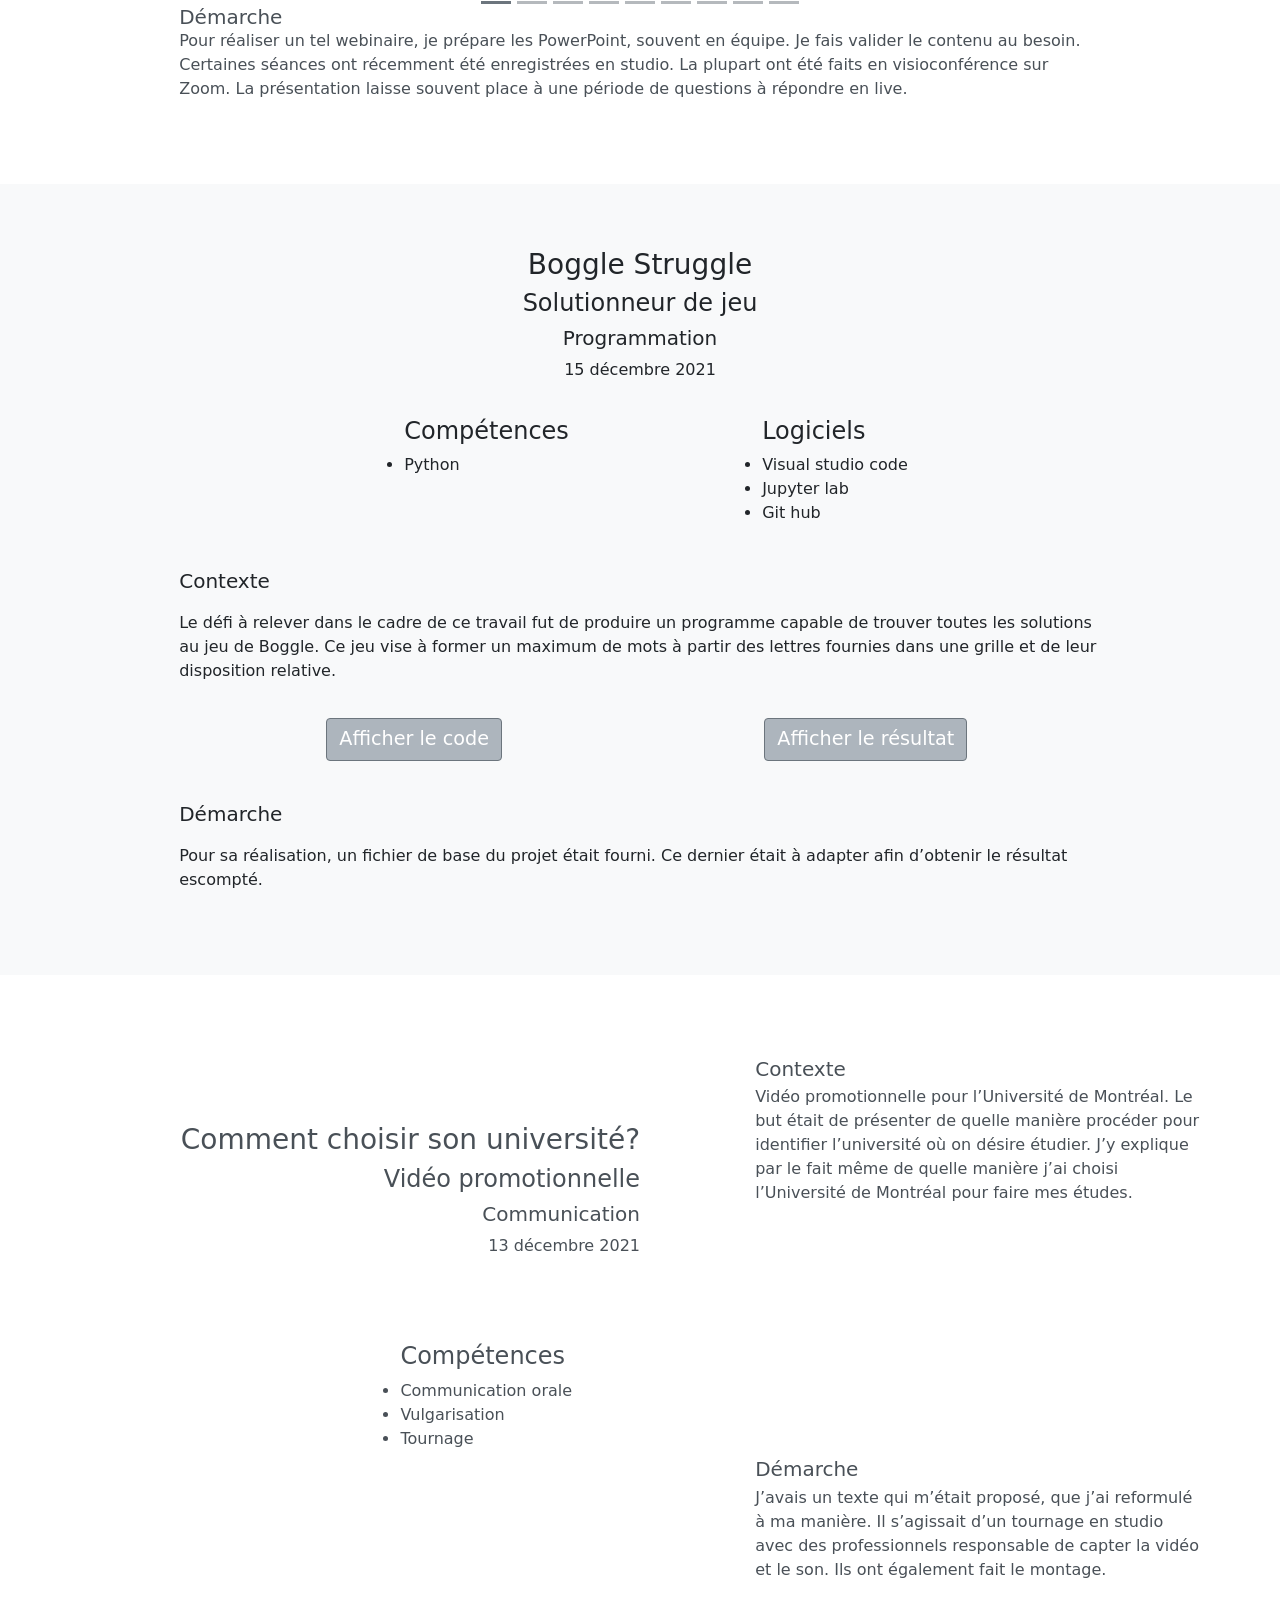
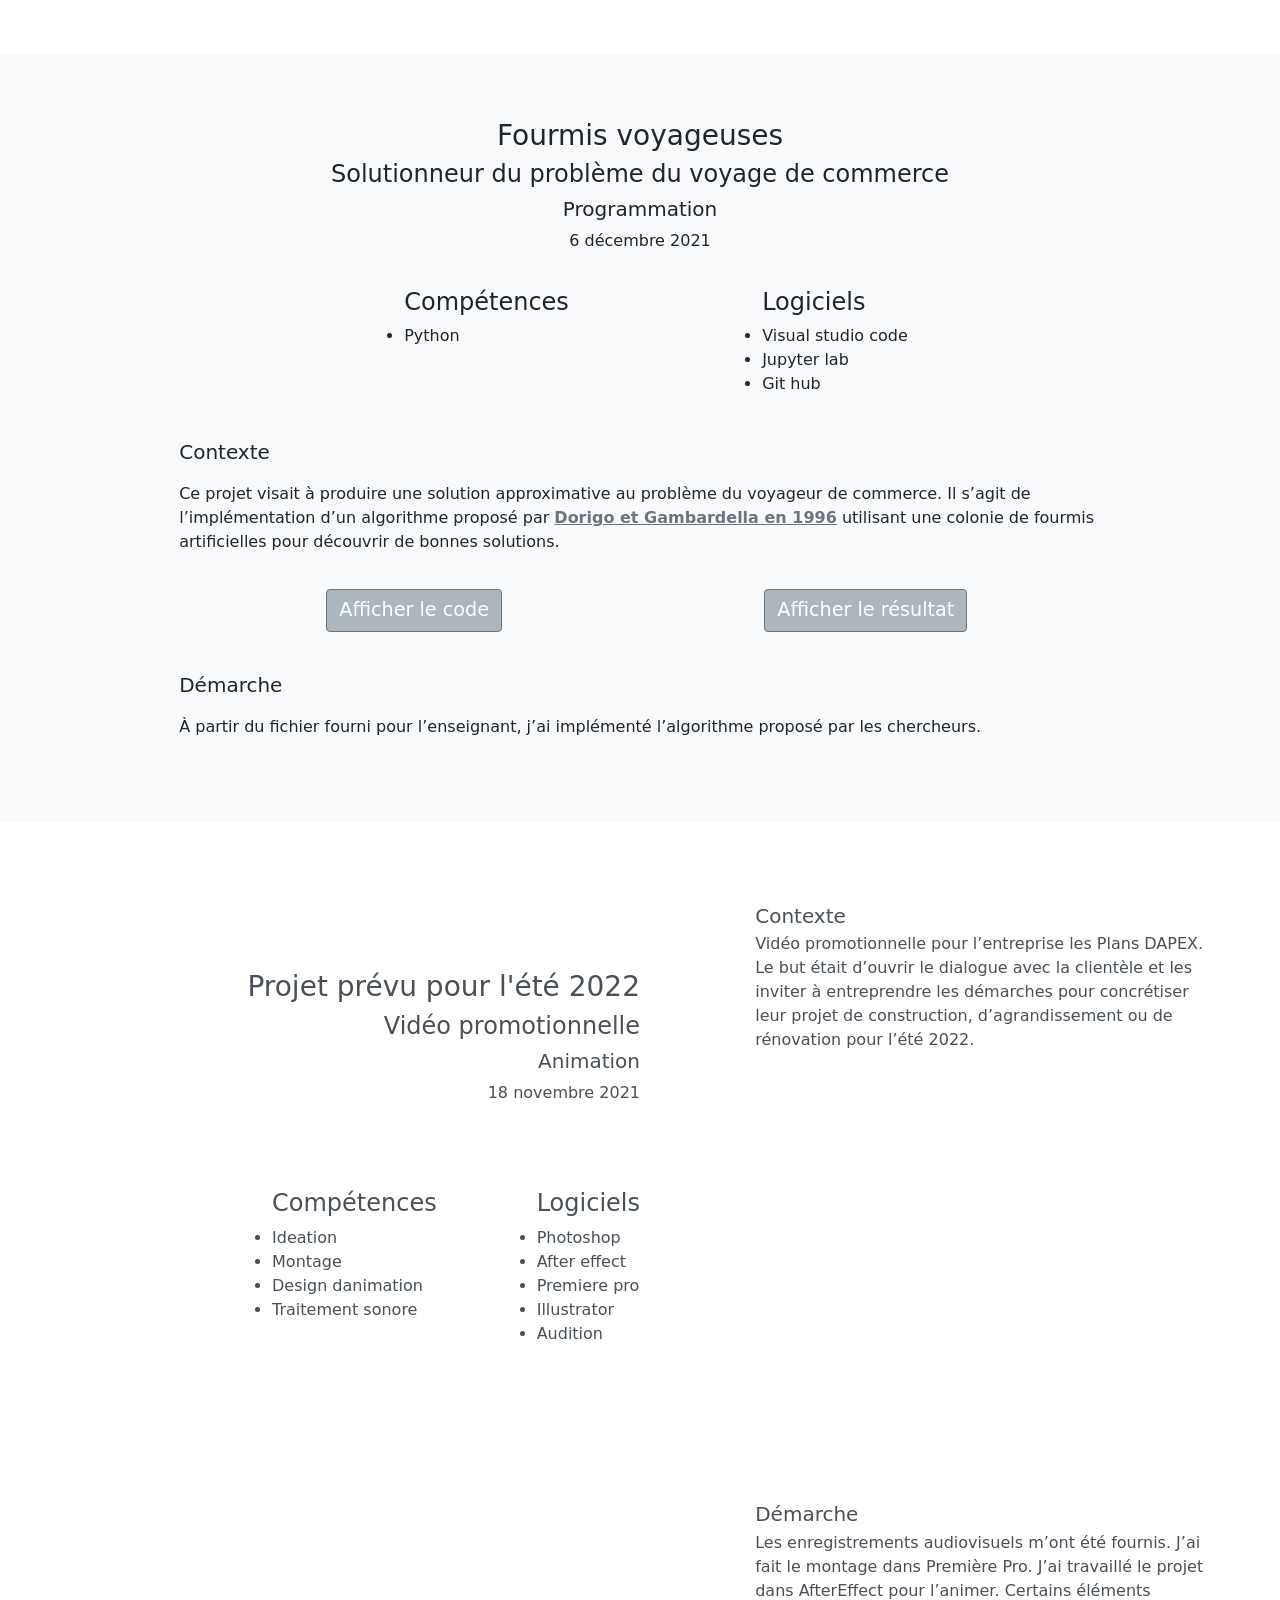
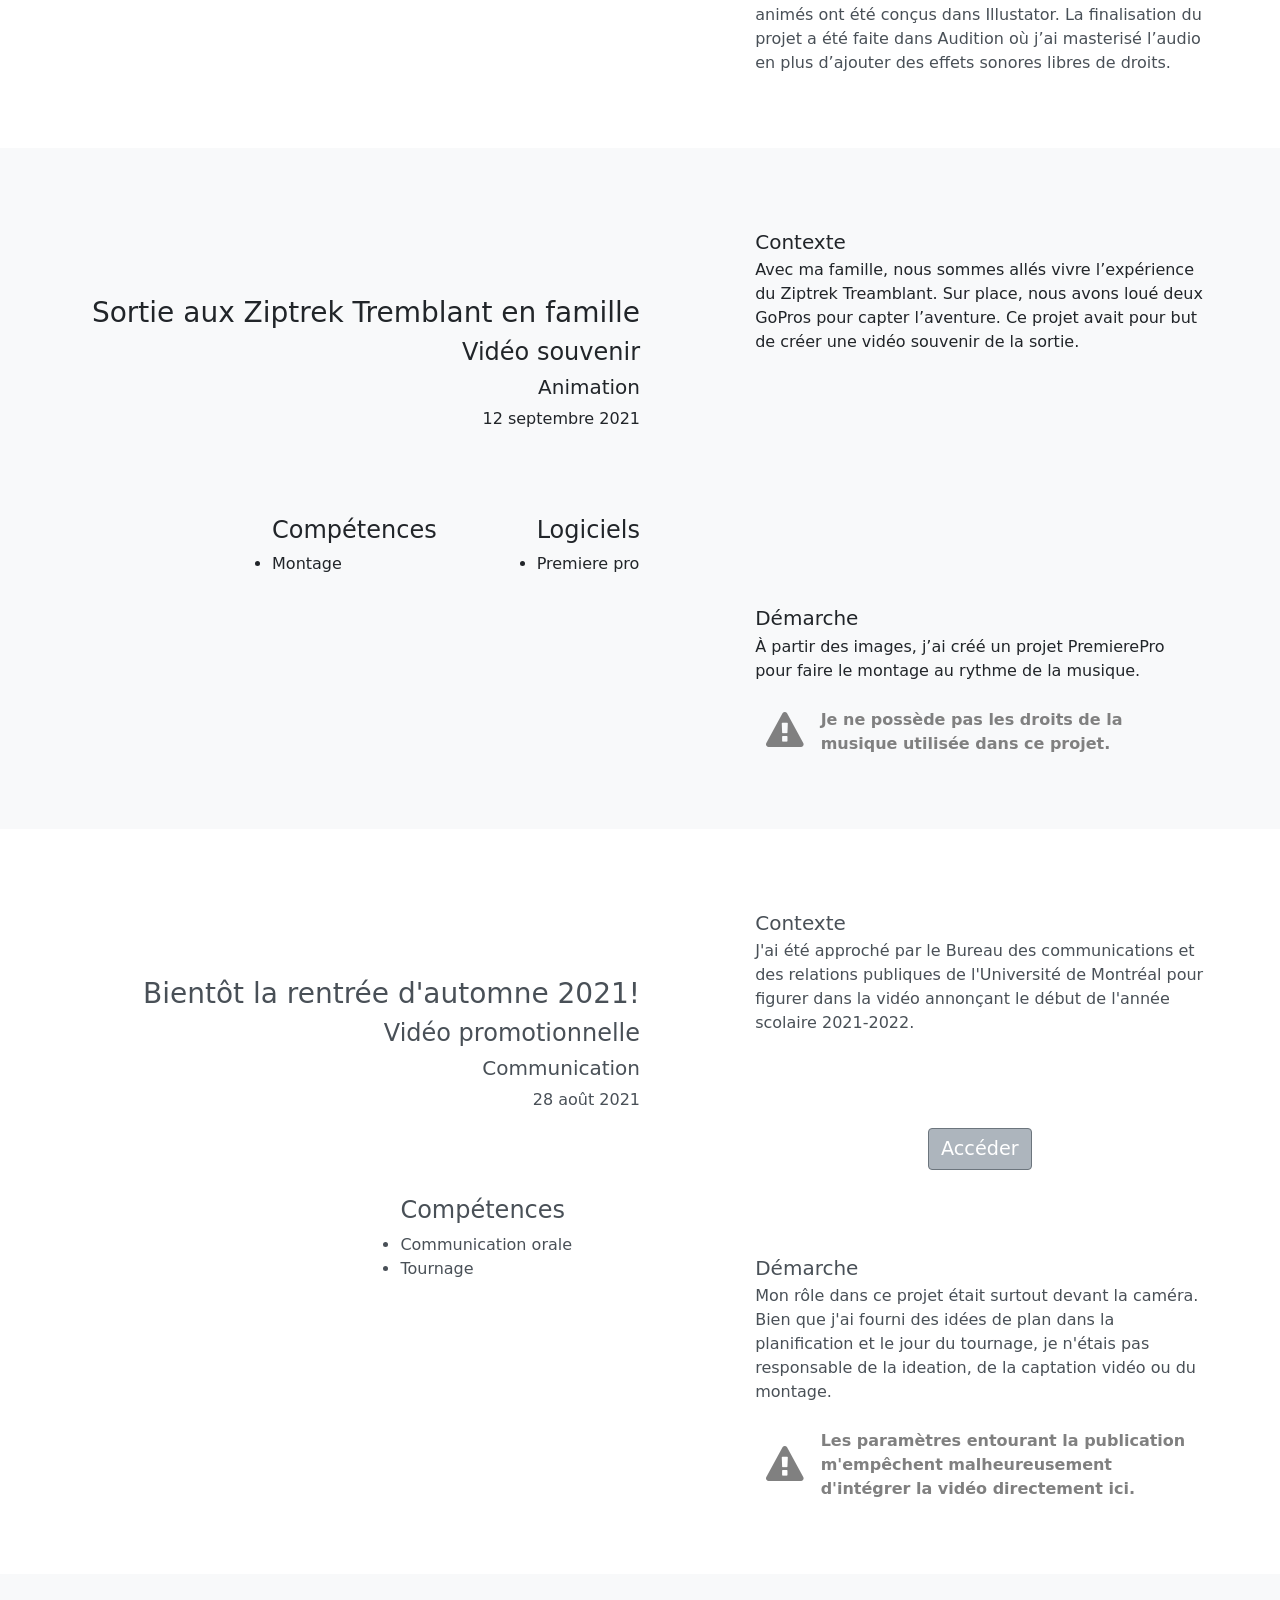
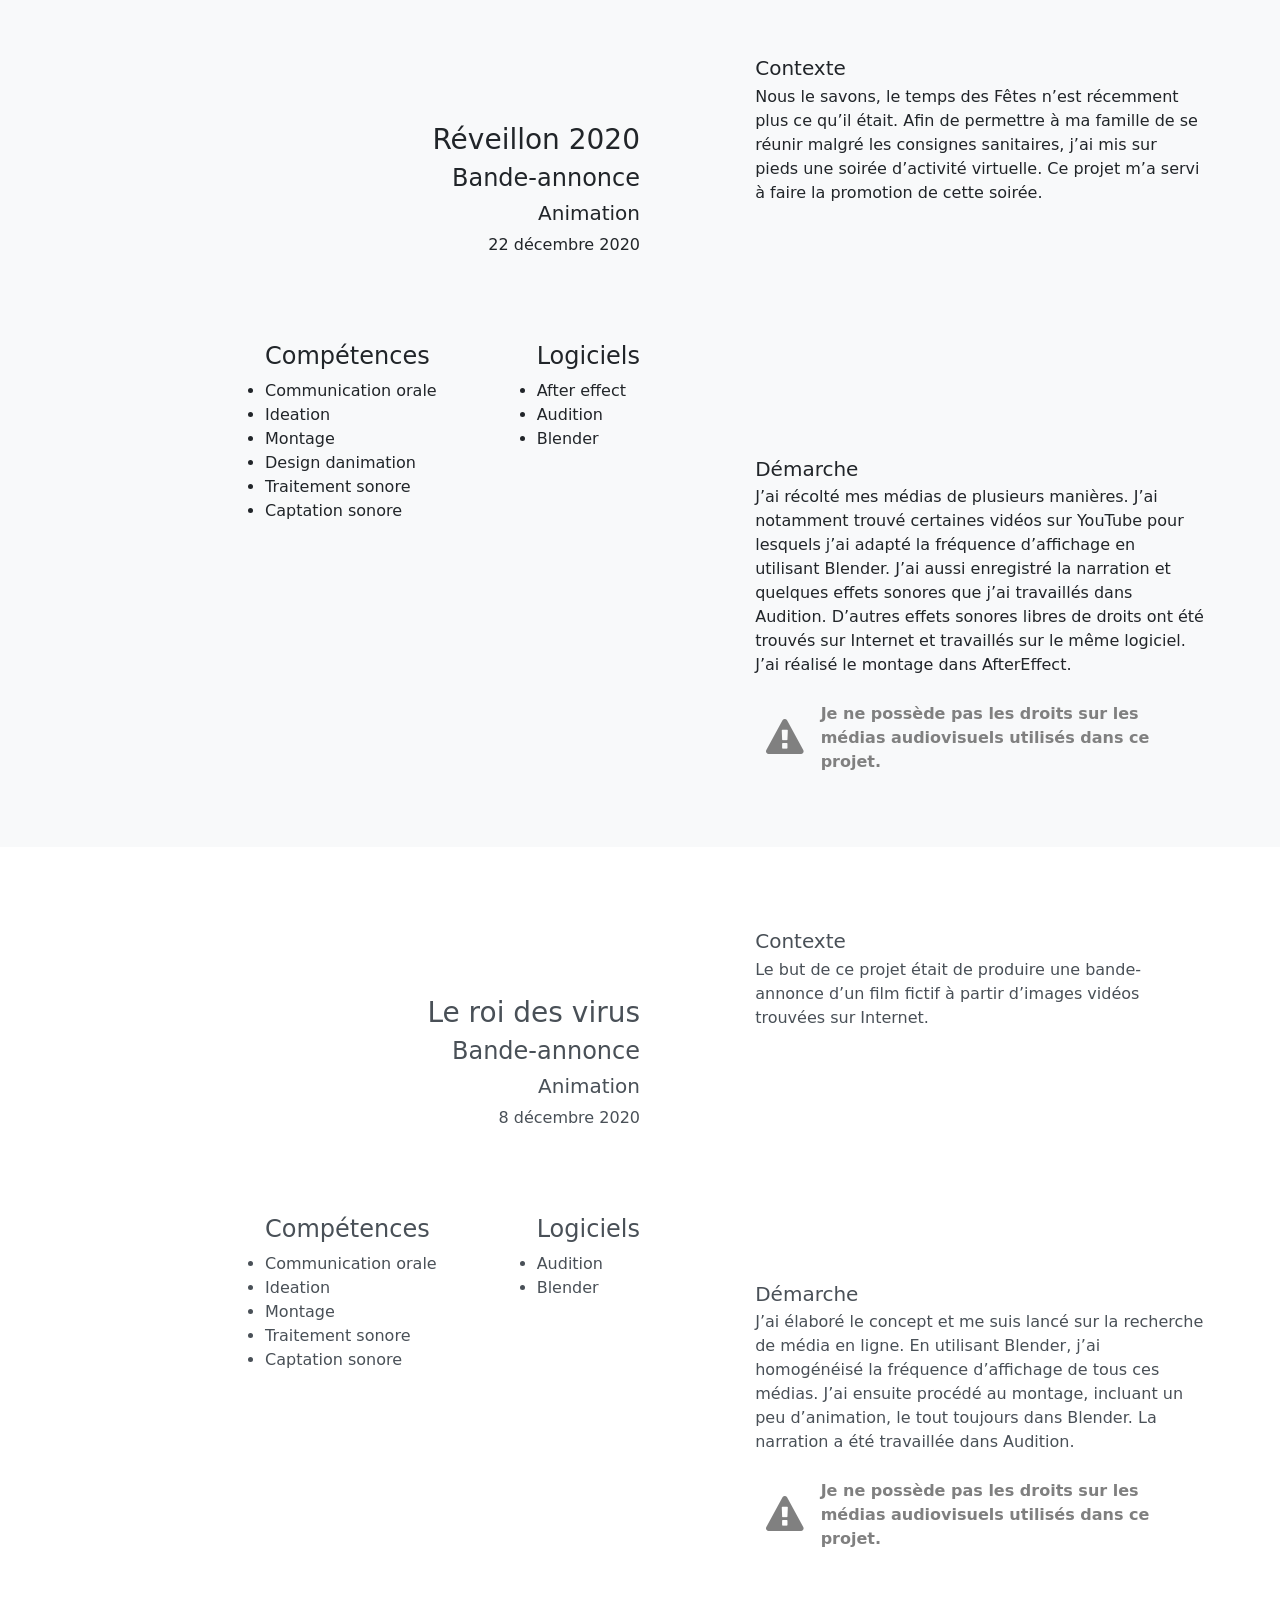
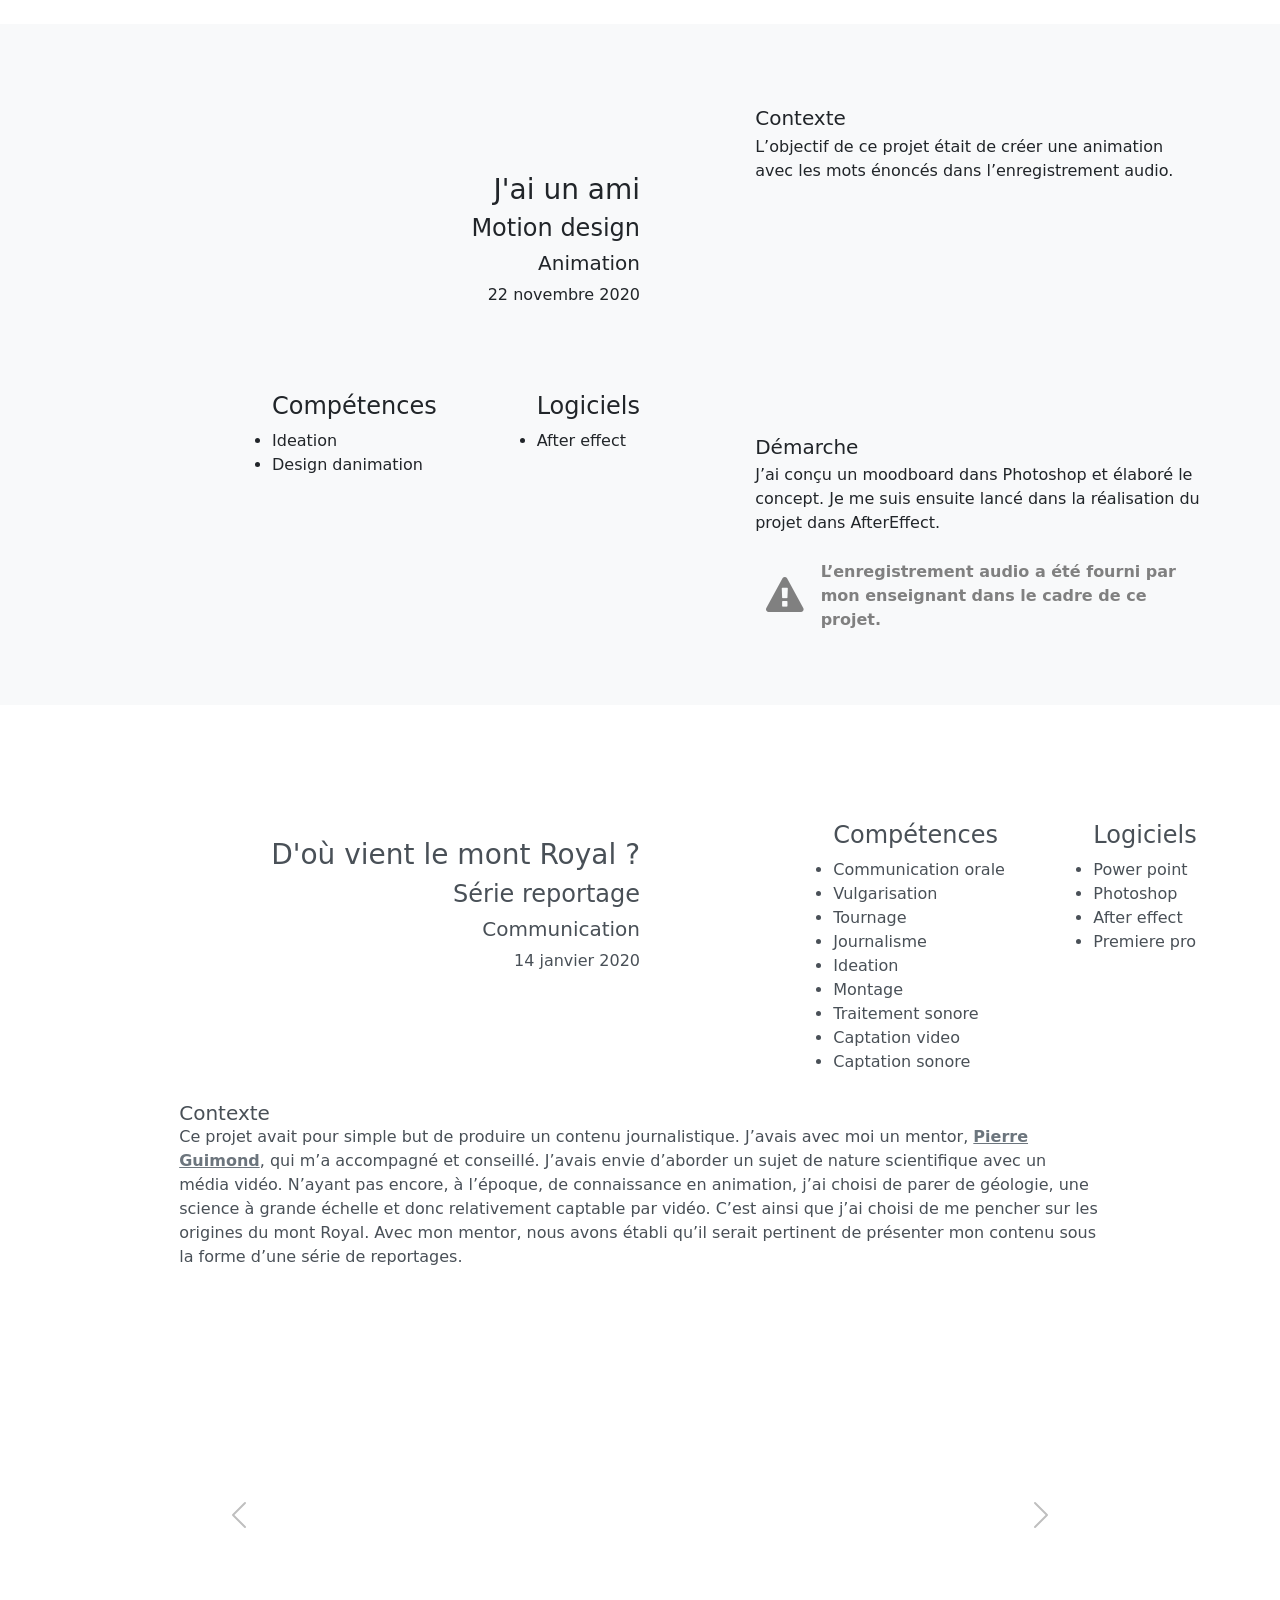
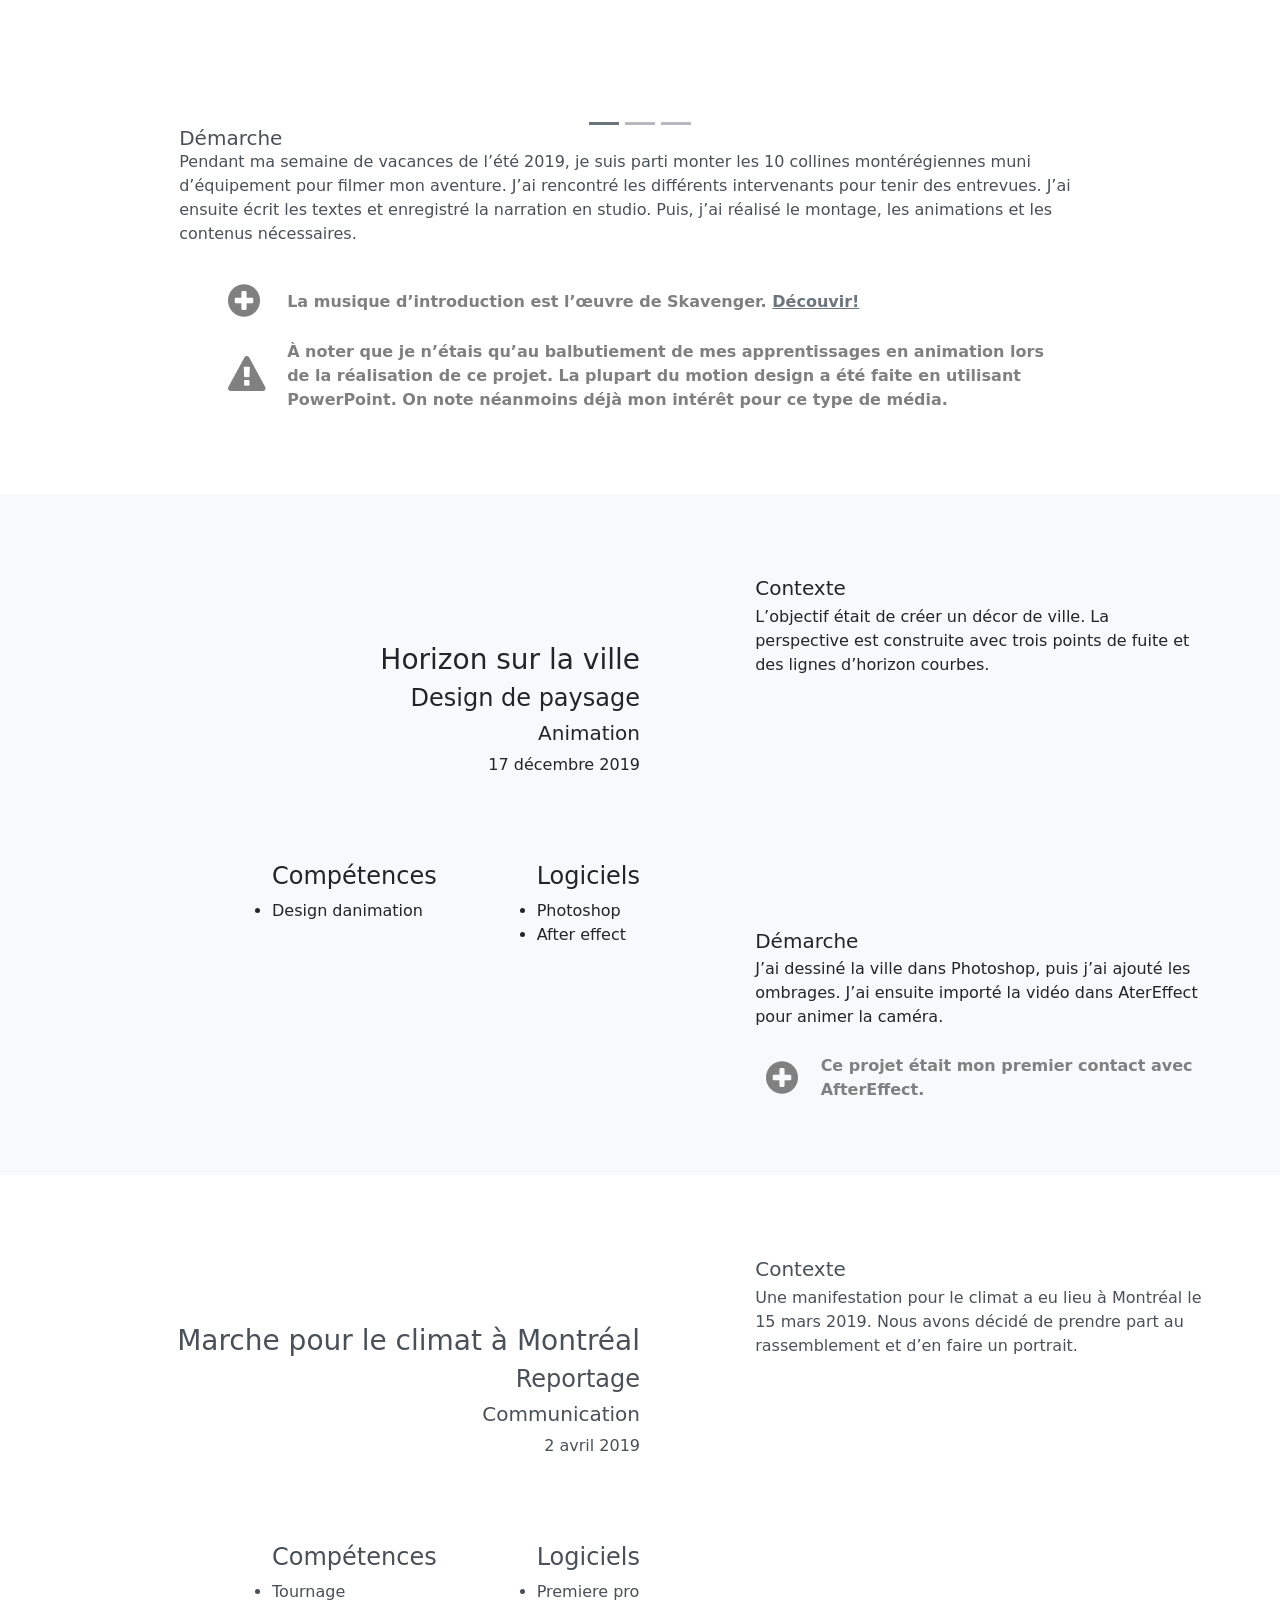
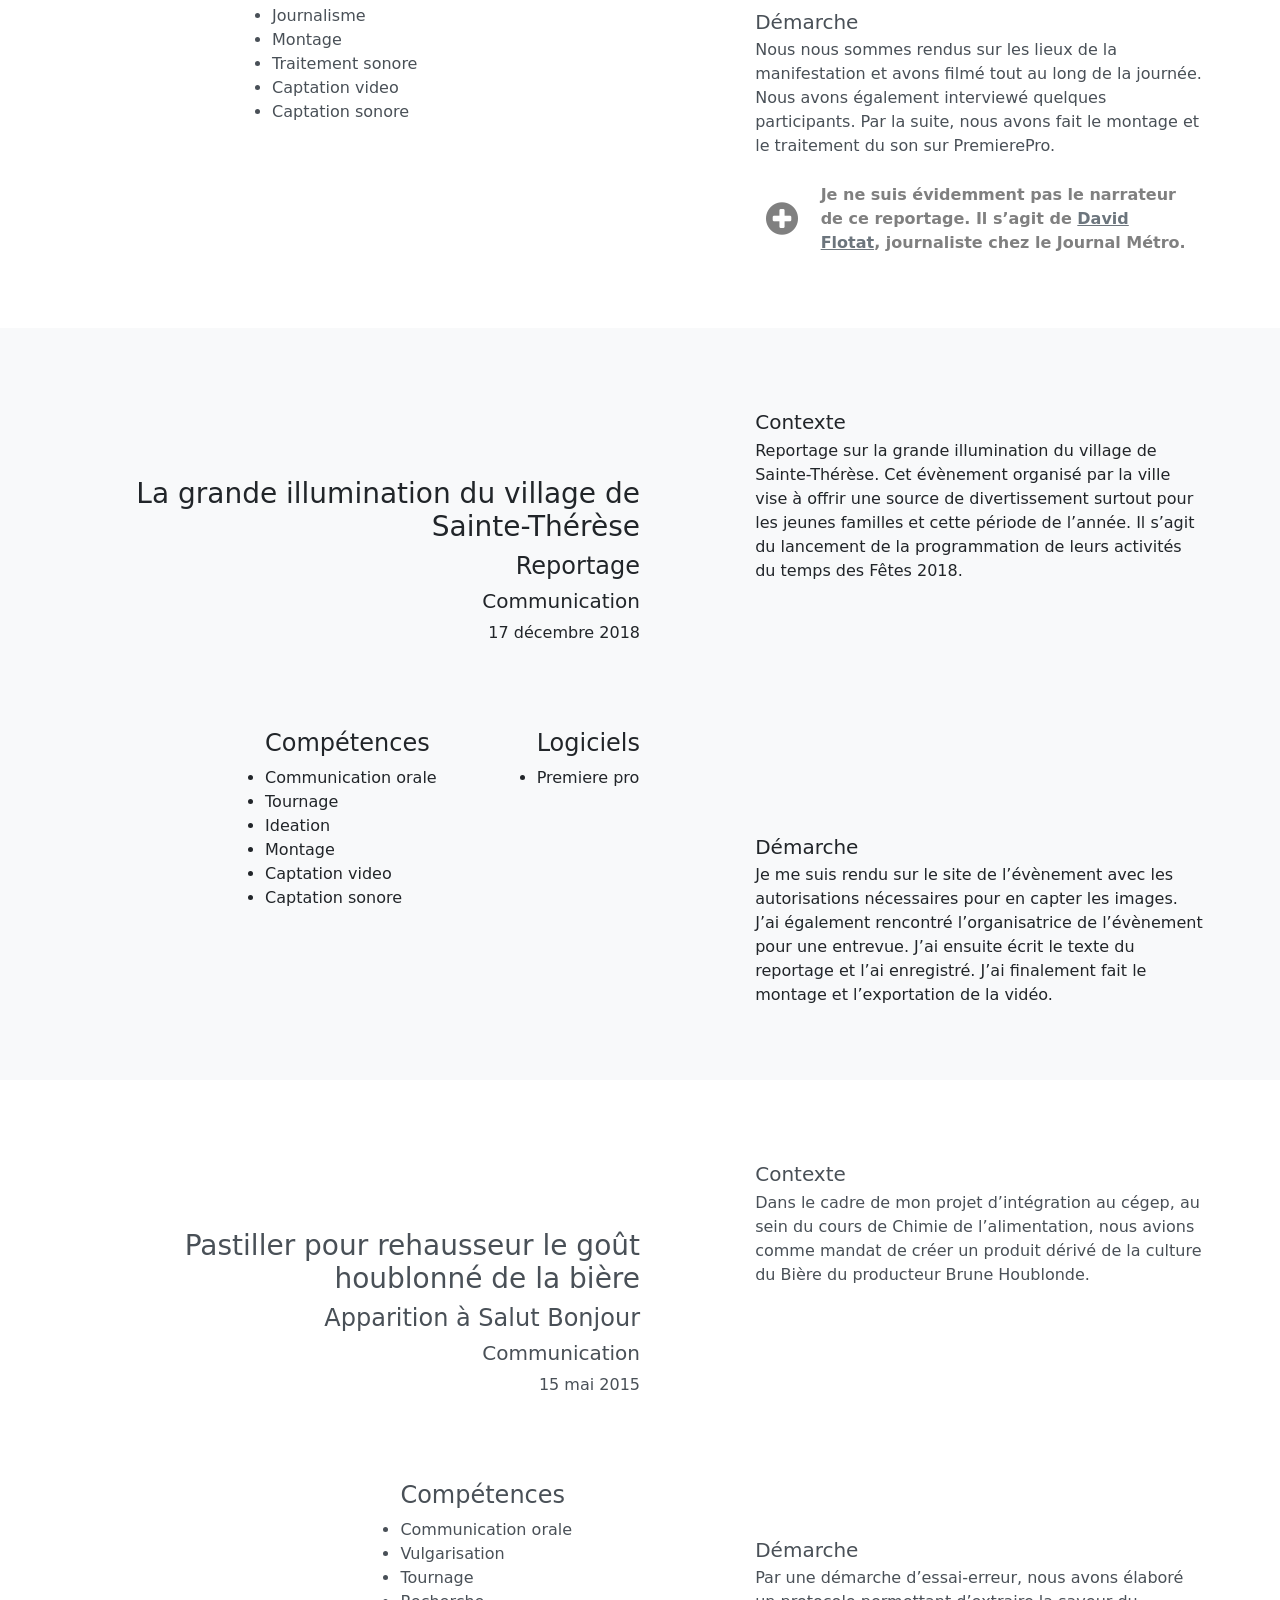
==== commit 7caeb3a5: "Affichage header et nav Début du nav. Il n'est pas termié." ====
--- a/index.html
+++ b/index.html
@@ -35,7 +35,7 @@
         <h2 class="">dans mon portfolio</h2>
         <h3>par Olivier Desmarais</h3>
     </div>
-    <div class="headerTexte">
+    <div id="headerTexte">
         <h3>D'abord,</h3>
         <h4>
         j'ai codé ce site Web en HTML. 
@@ -56,7 +56,7 @@
     <!--Fin du header-->
     <!-- Navbar -->
     <nav class="navbar-expand-lg navbar-light bg-white">
-    <div class="txtNav">
+    <div id="txtNav">
         <h3>De plus,</h3>
         <h5>
         vous vous apprêtez à décrouvrir différents projets
@@ -91,7 +91,7 @@
         </ul>
         </div>
     </div>
-    <div class="txtNav">
+    <div id="nav-criteres">
         <!--Début accordéon-->
         <div class="accordion accordion-flush" id="filtresSups">
         <div class="accordion-item">
--- a/client/public/css/style.css
+++ b/client/public/css/style.css
@@ -31,12 +31,12 @@
 
 header h4,
 nav h4 {
-    font-size: calc(var(--width)/35);
+    font-size: calc(var(--width)/45);
 }
 
 header h5,
 nav h5 {
-    font-size: calc(var(--width)/45);
+    font-size: calc(var(--width)/55);
 }
 
 .allignementDroite {
@@ -52,17 +52,25 @@
     margin-bottom: 30vh;
 }
 
-.headerTexte {
-    margin-top: 20%;
-    margin-bottom: 10%;
+#headerTexte {
+    margin-top: 30vh;
+    margin-bottom: 30vh;
 }
 
 nav {
     color: #495057;
 }
 
-.txtNav {
-    padding: 4% 20% 3% 27%;
+nav a {
+    font-size:calc(var(--width) / 52);
+}
+
+#txtNav {
+    padding: 30vh 20vw;
+}
+
+#nav-criteres {
+    padding: 10vh 20vw;
 }
 
 .nav-item {
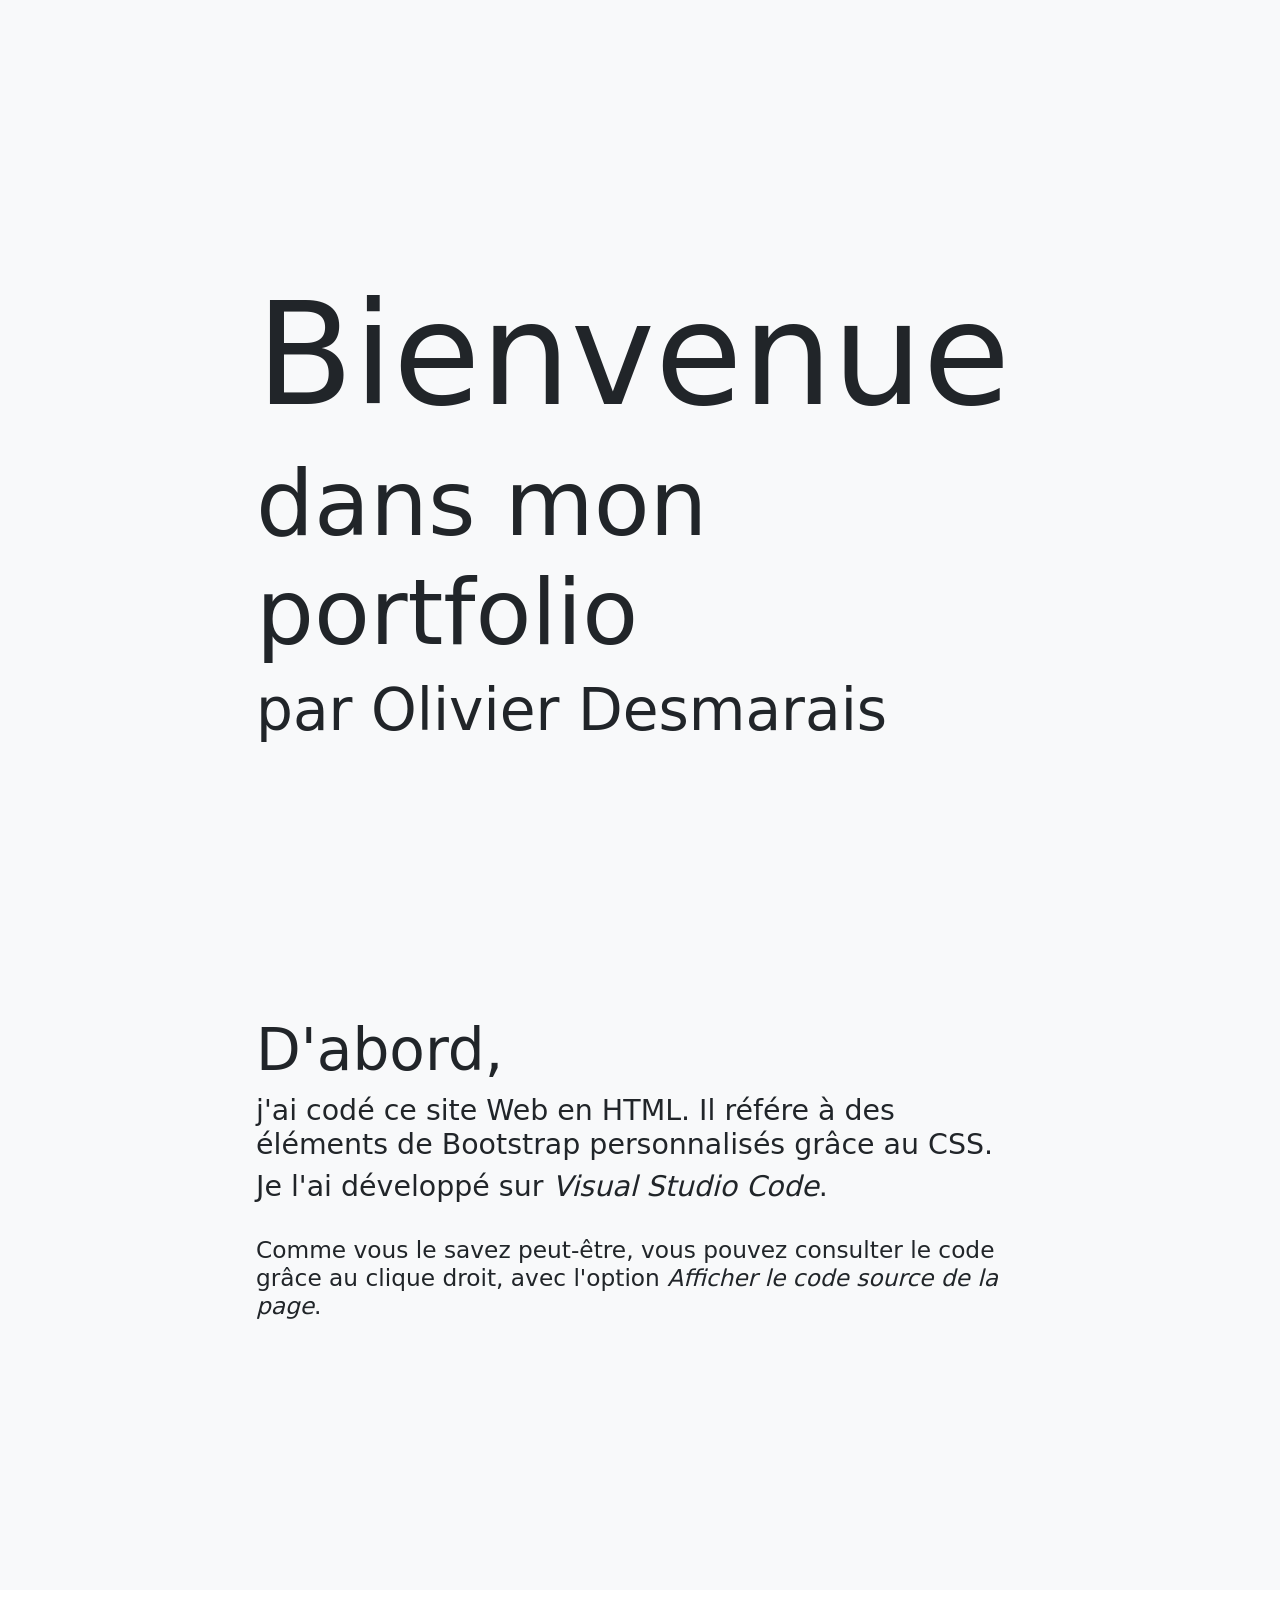
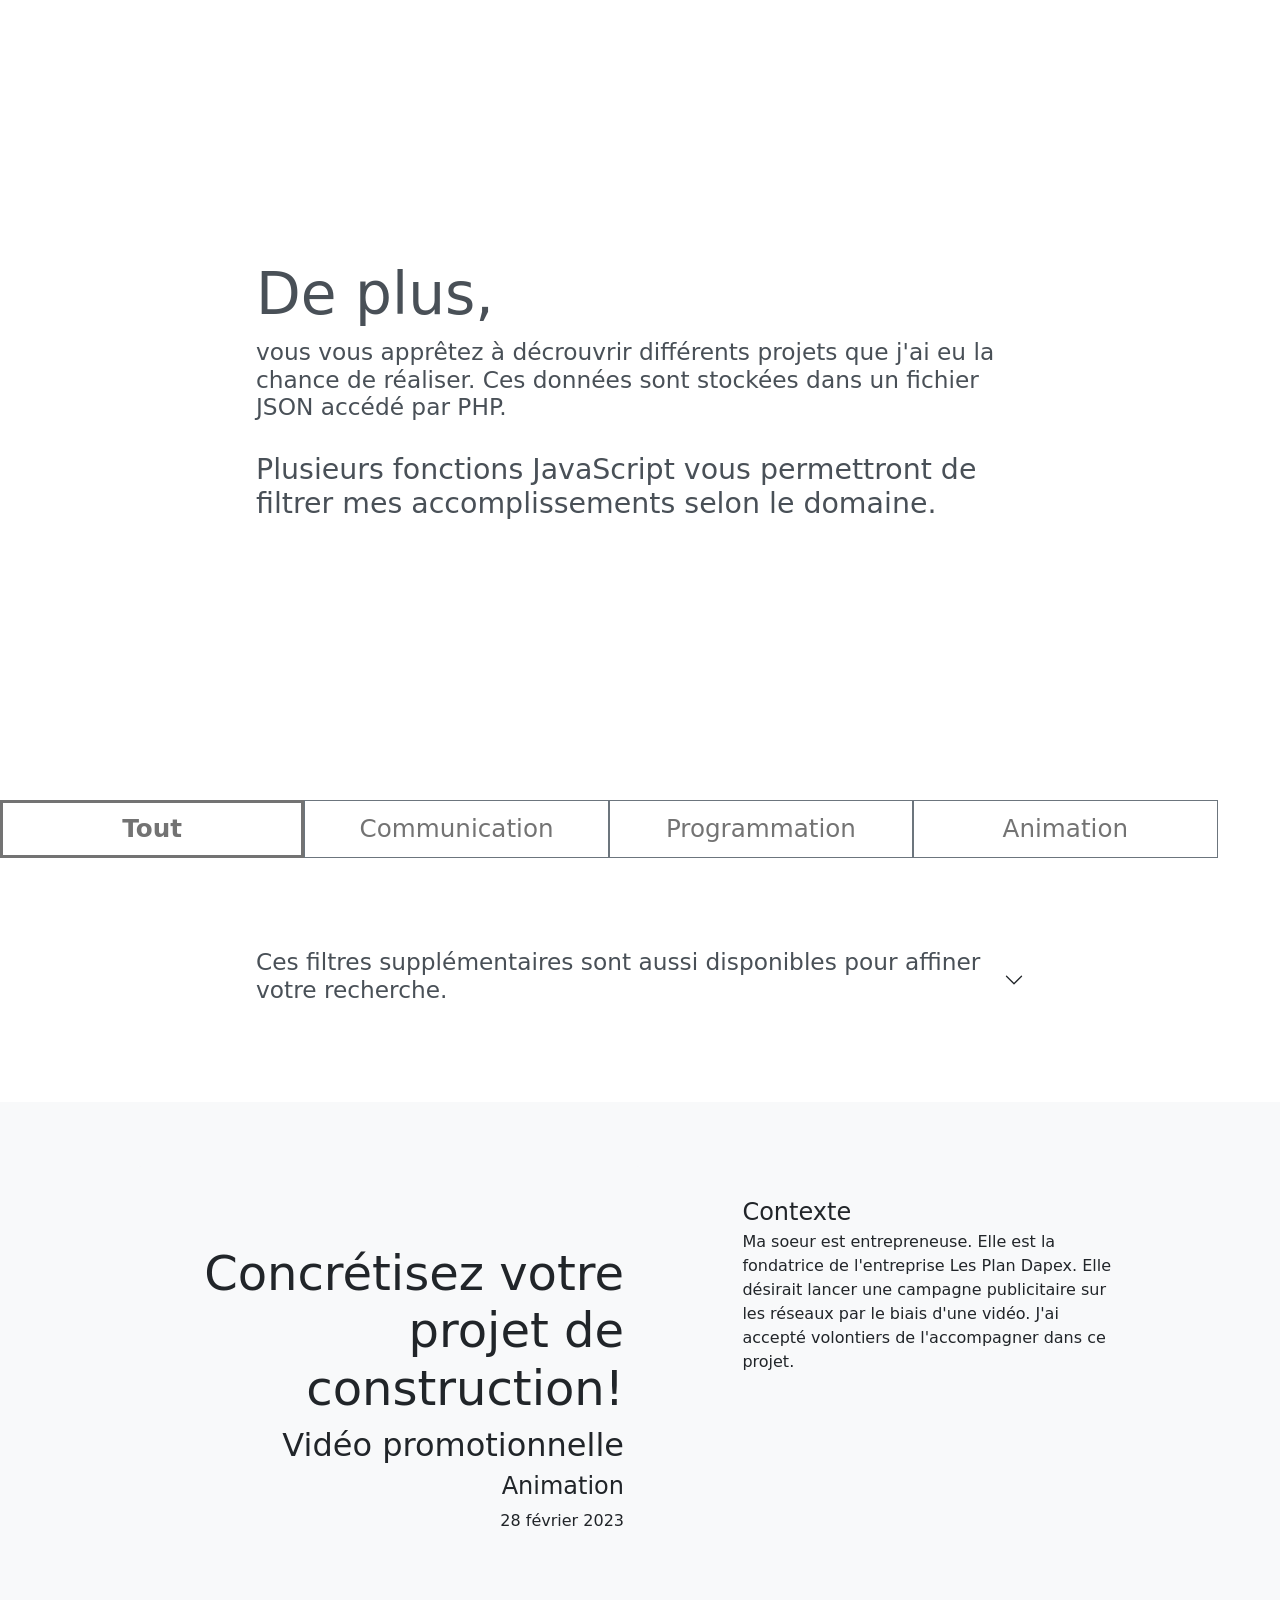
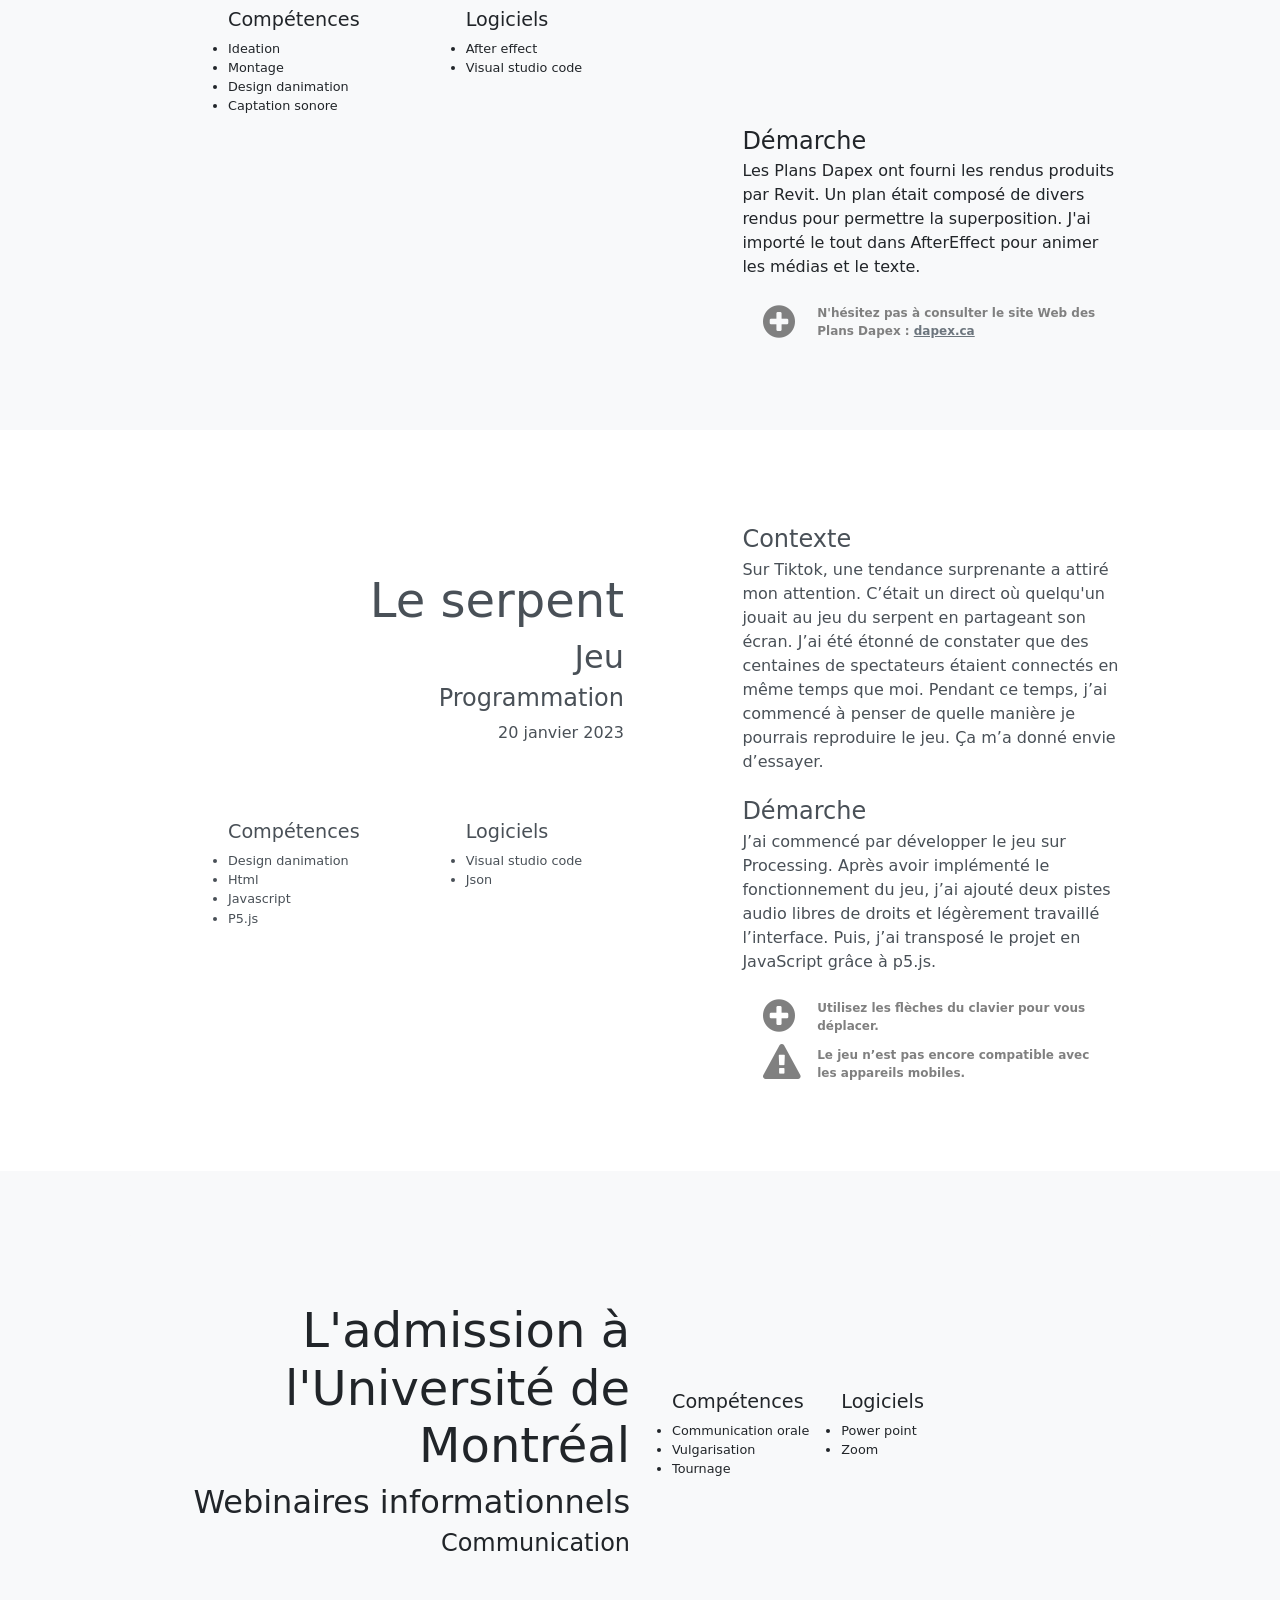
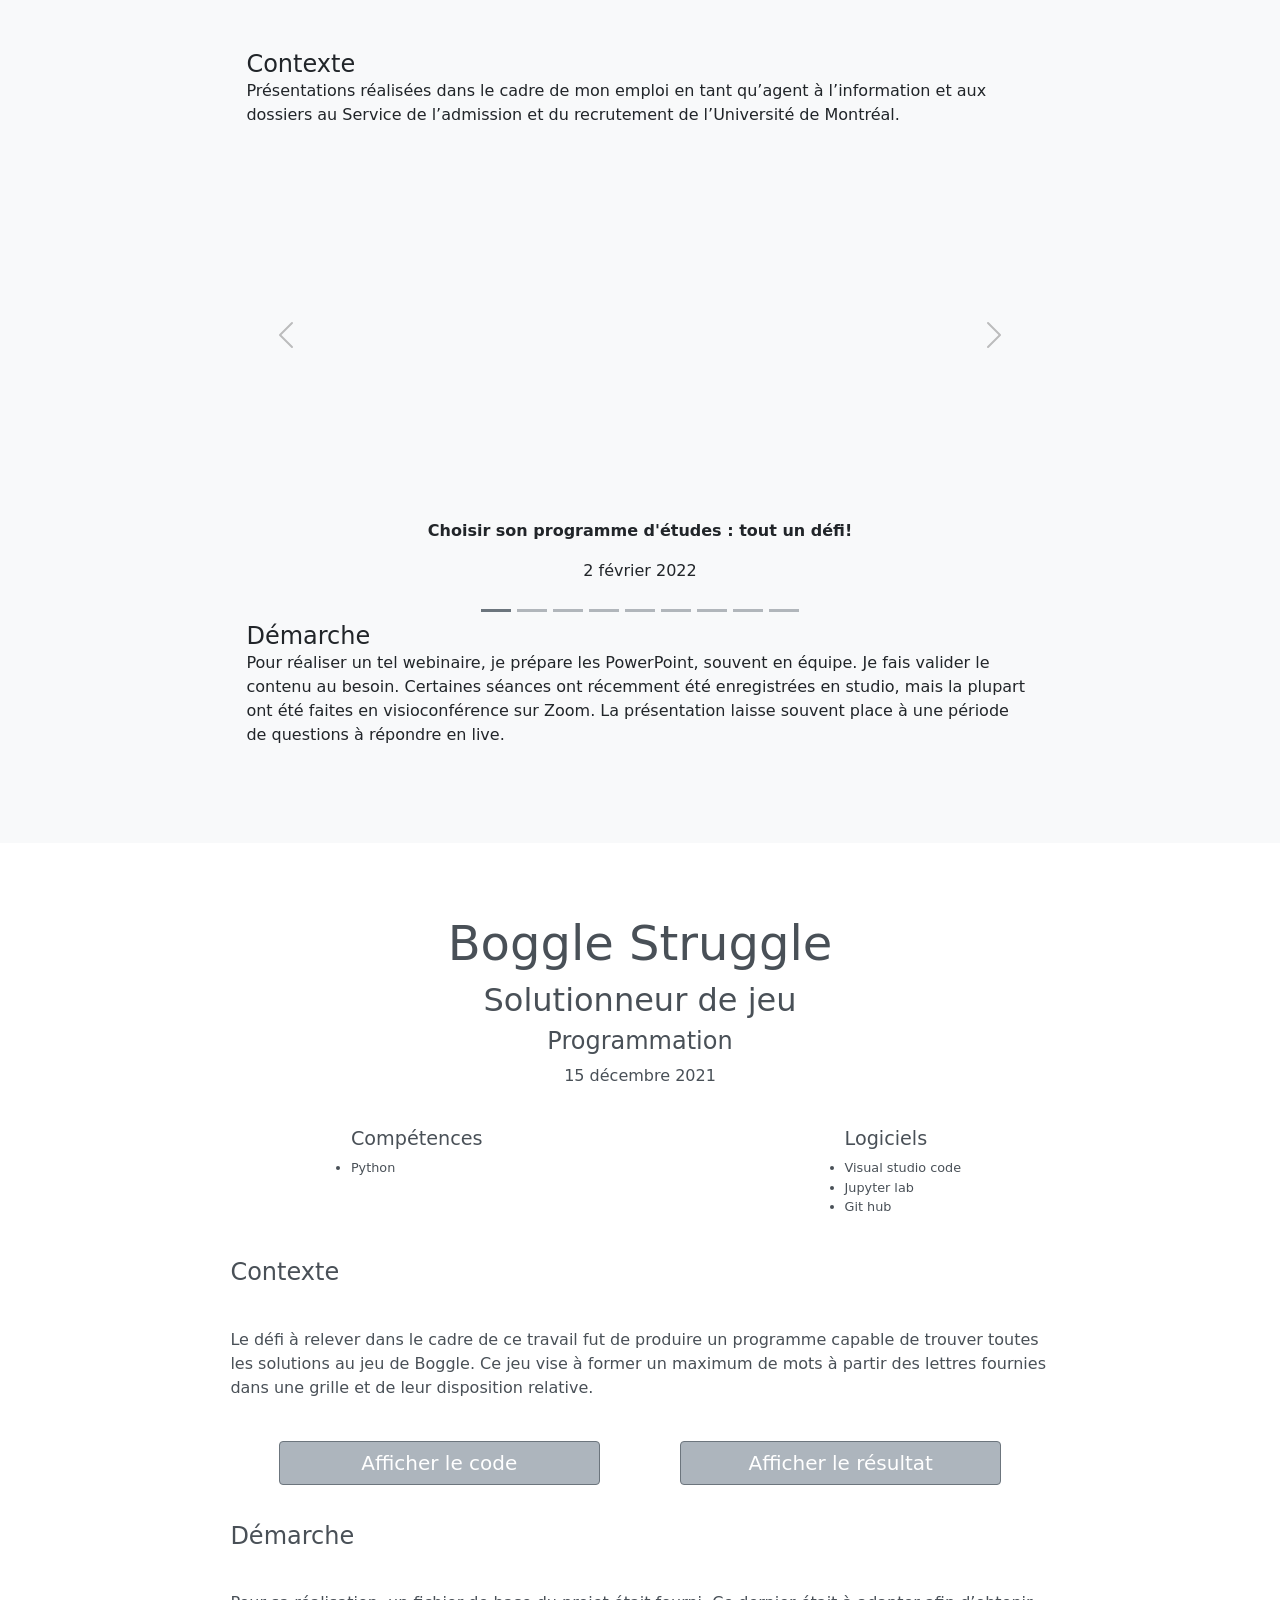
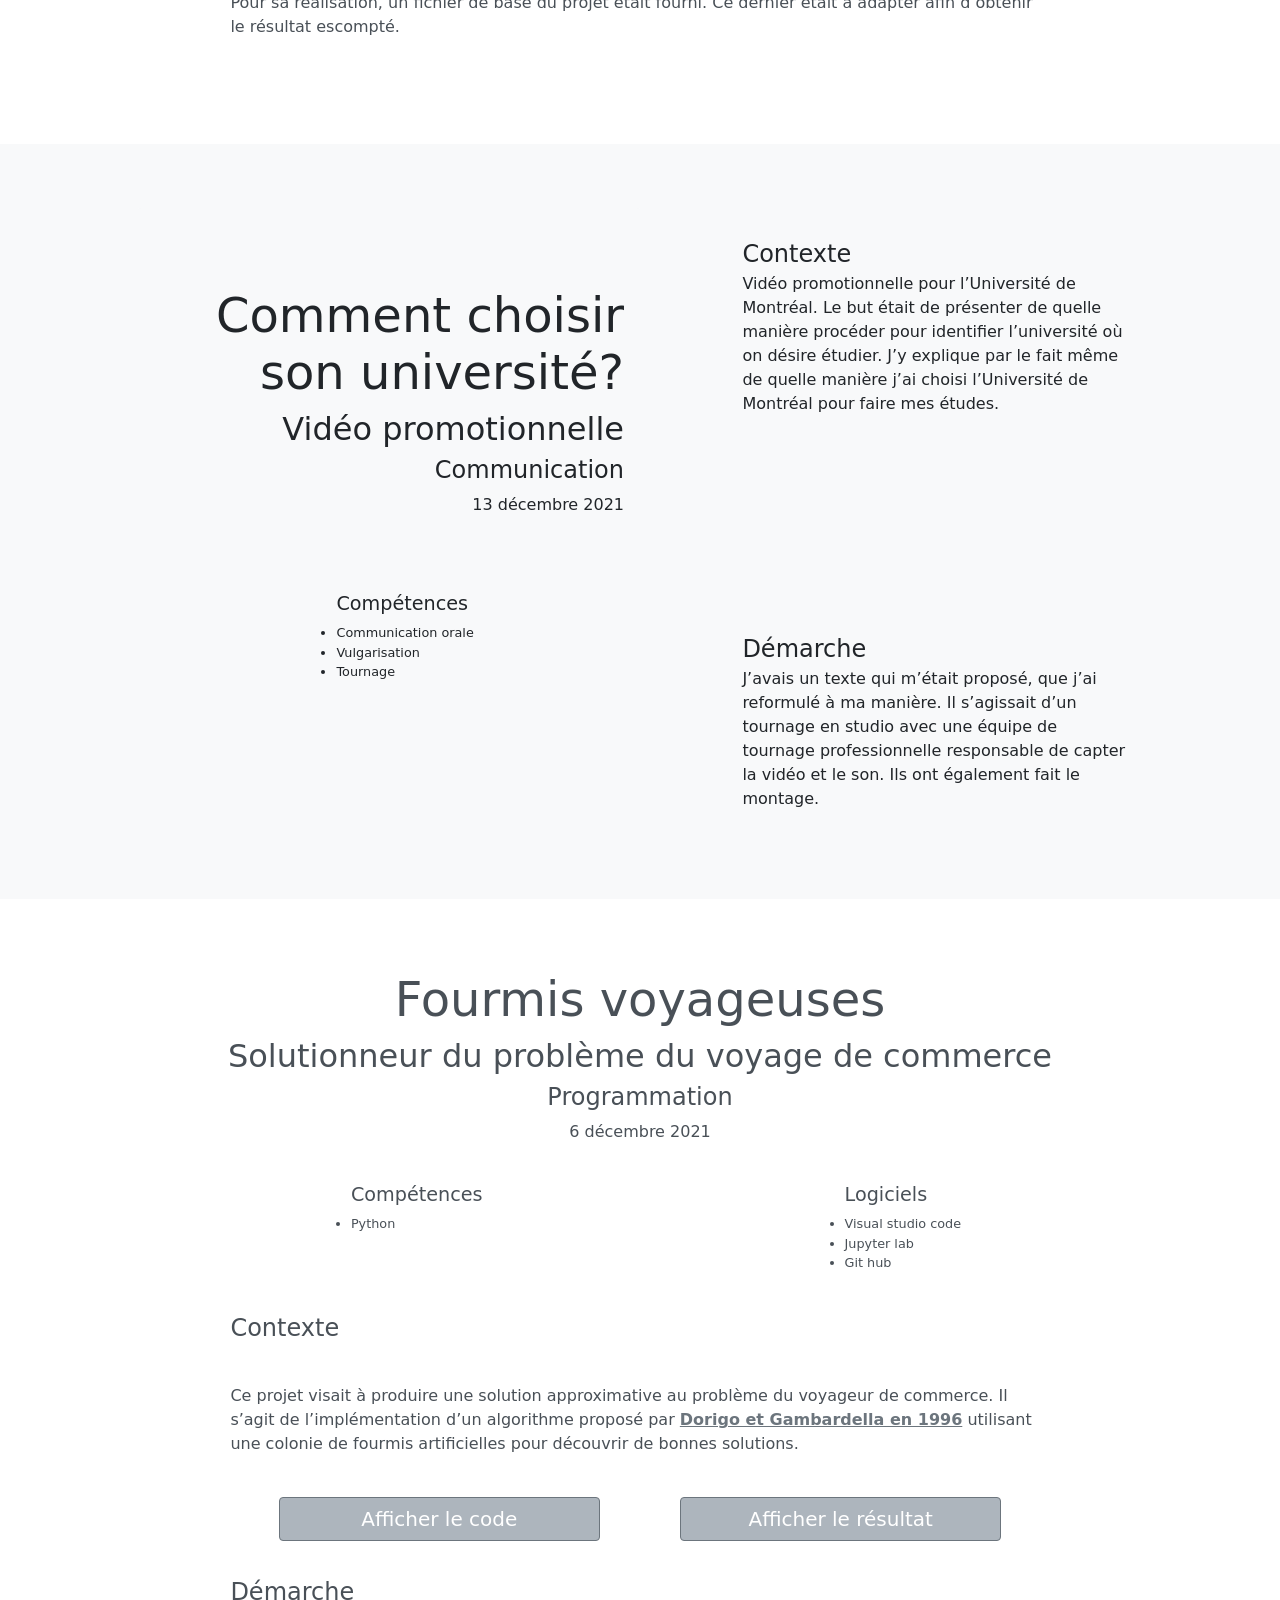
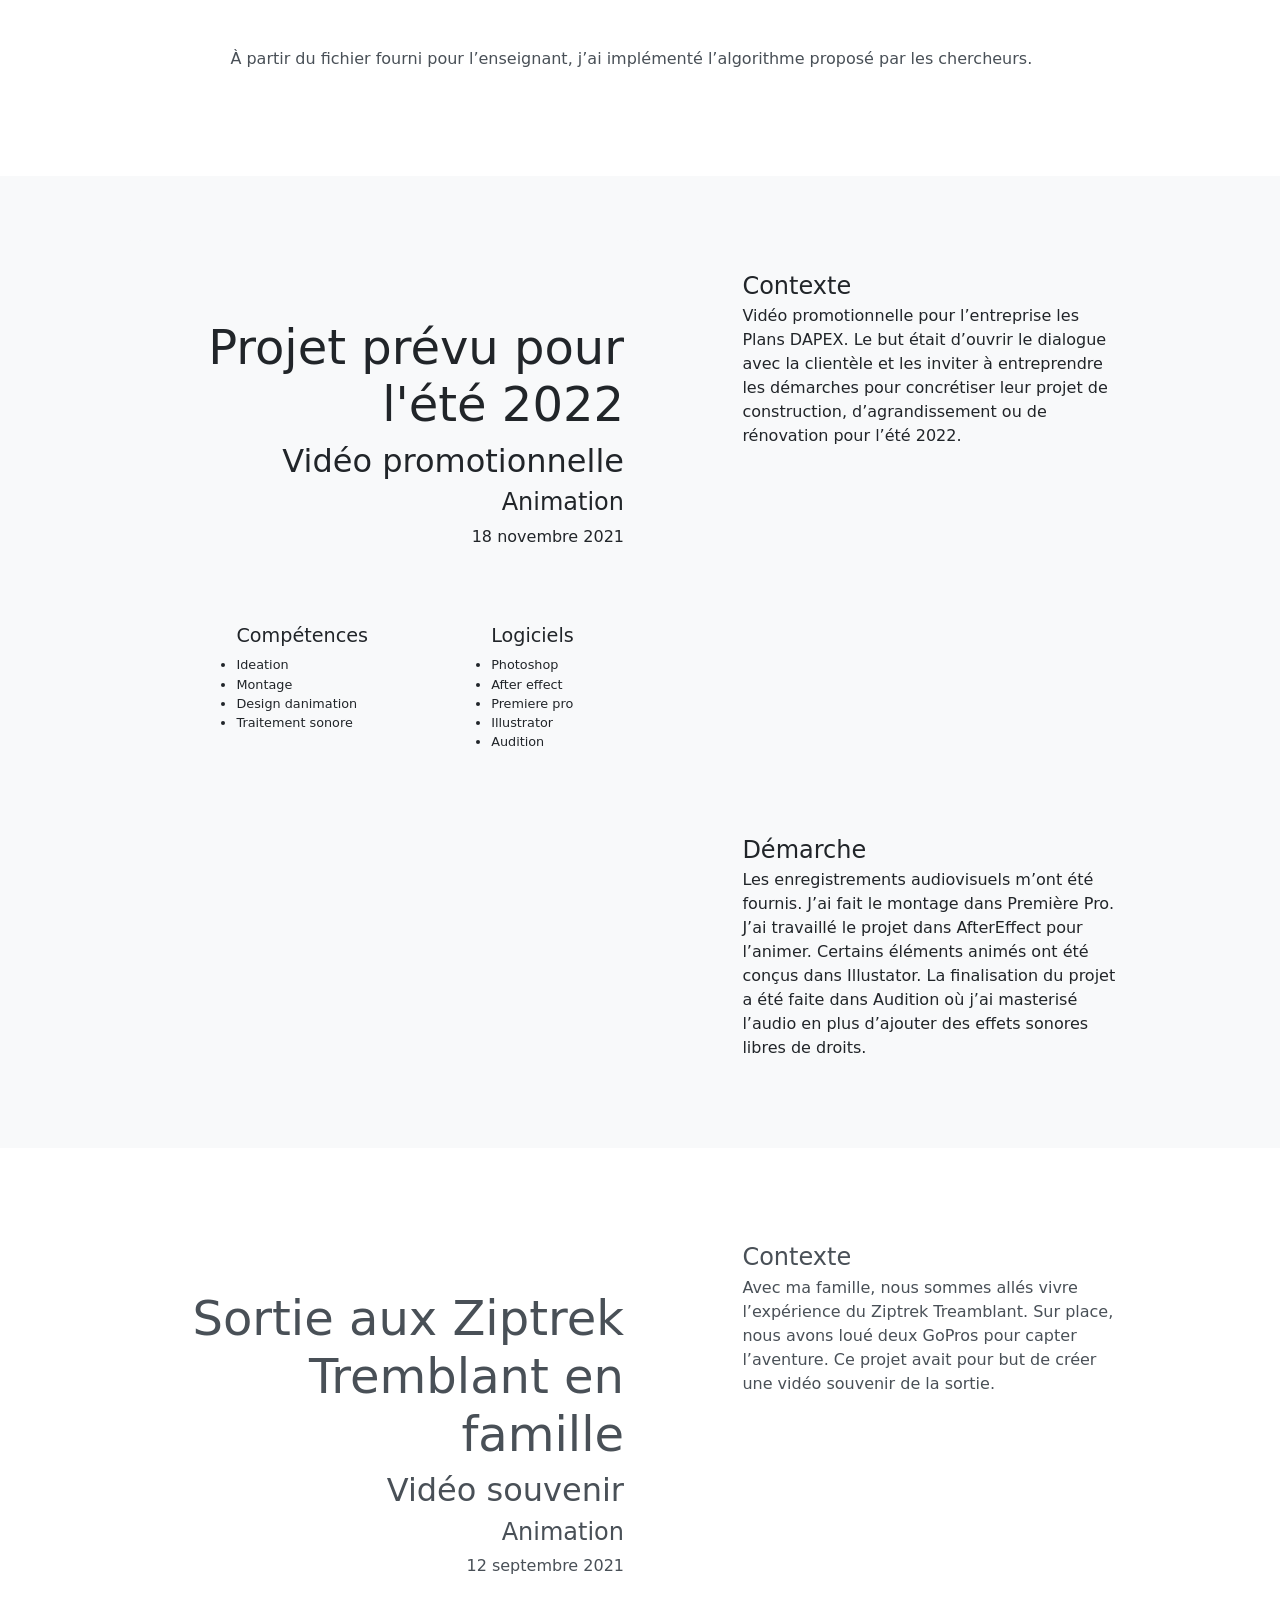
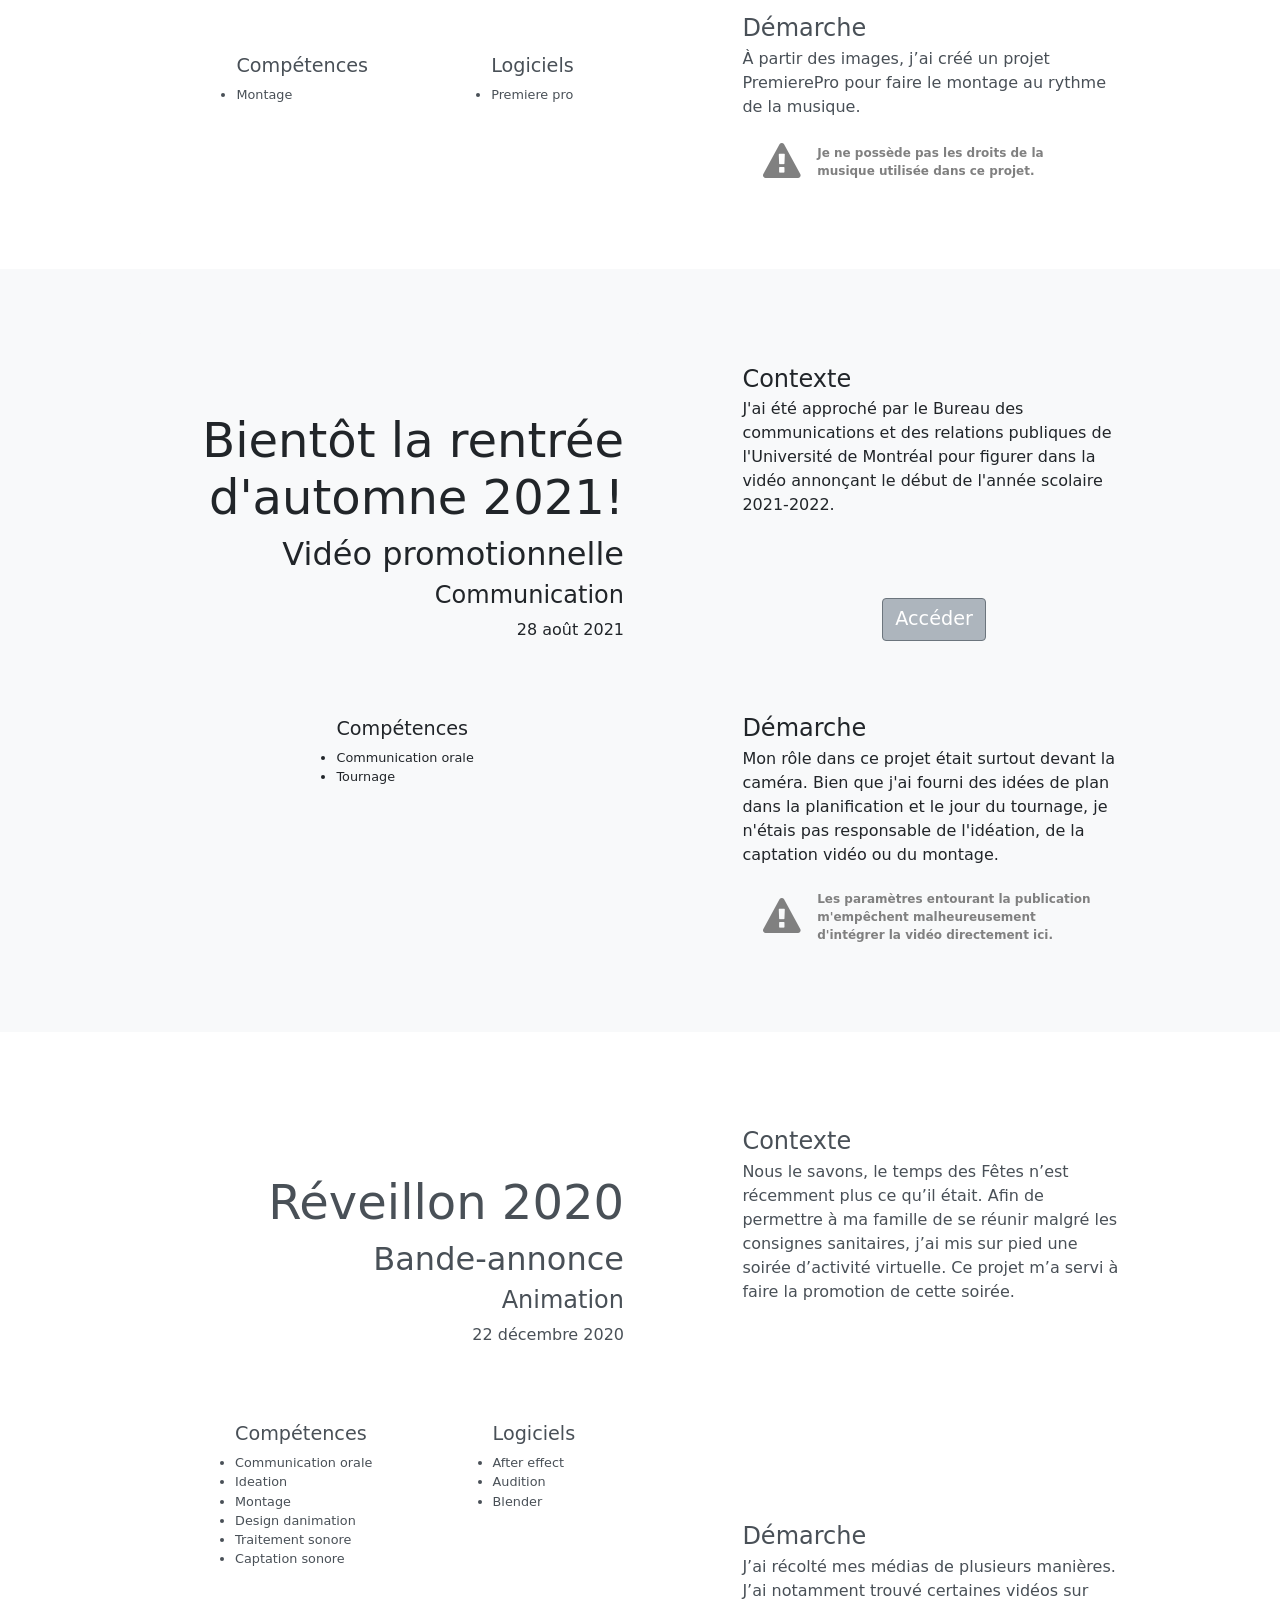
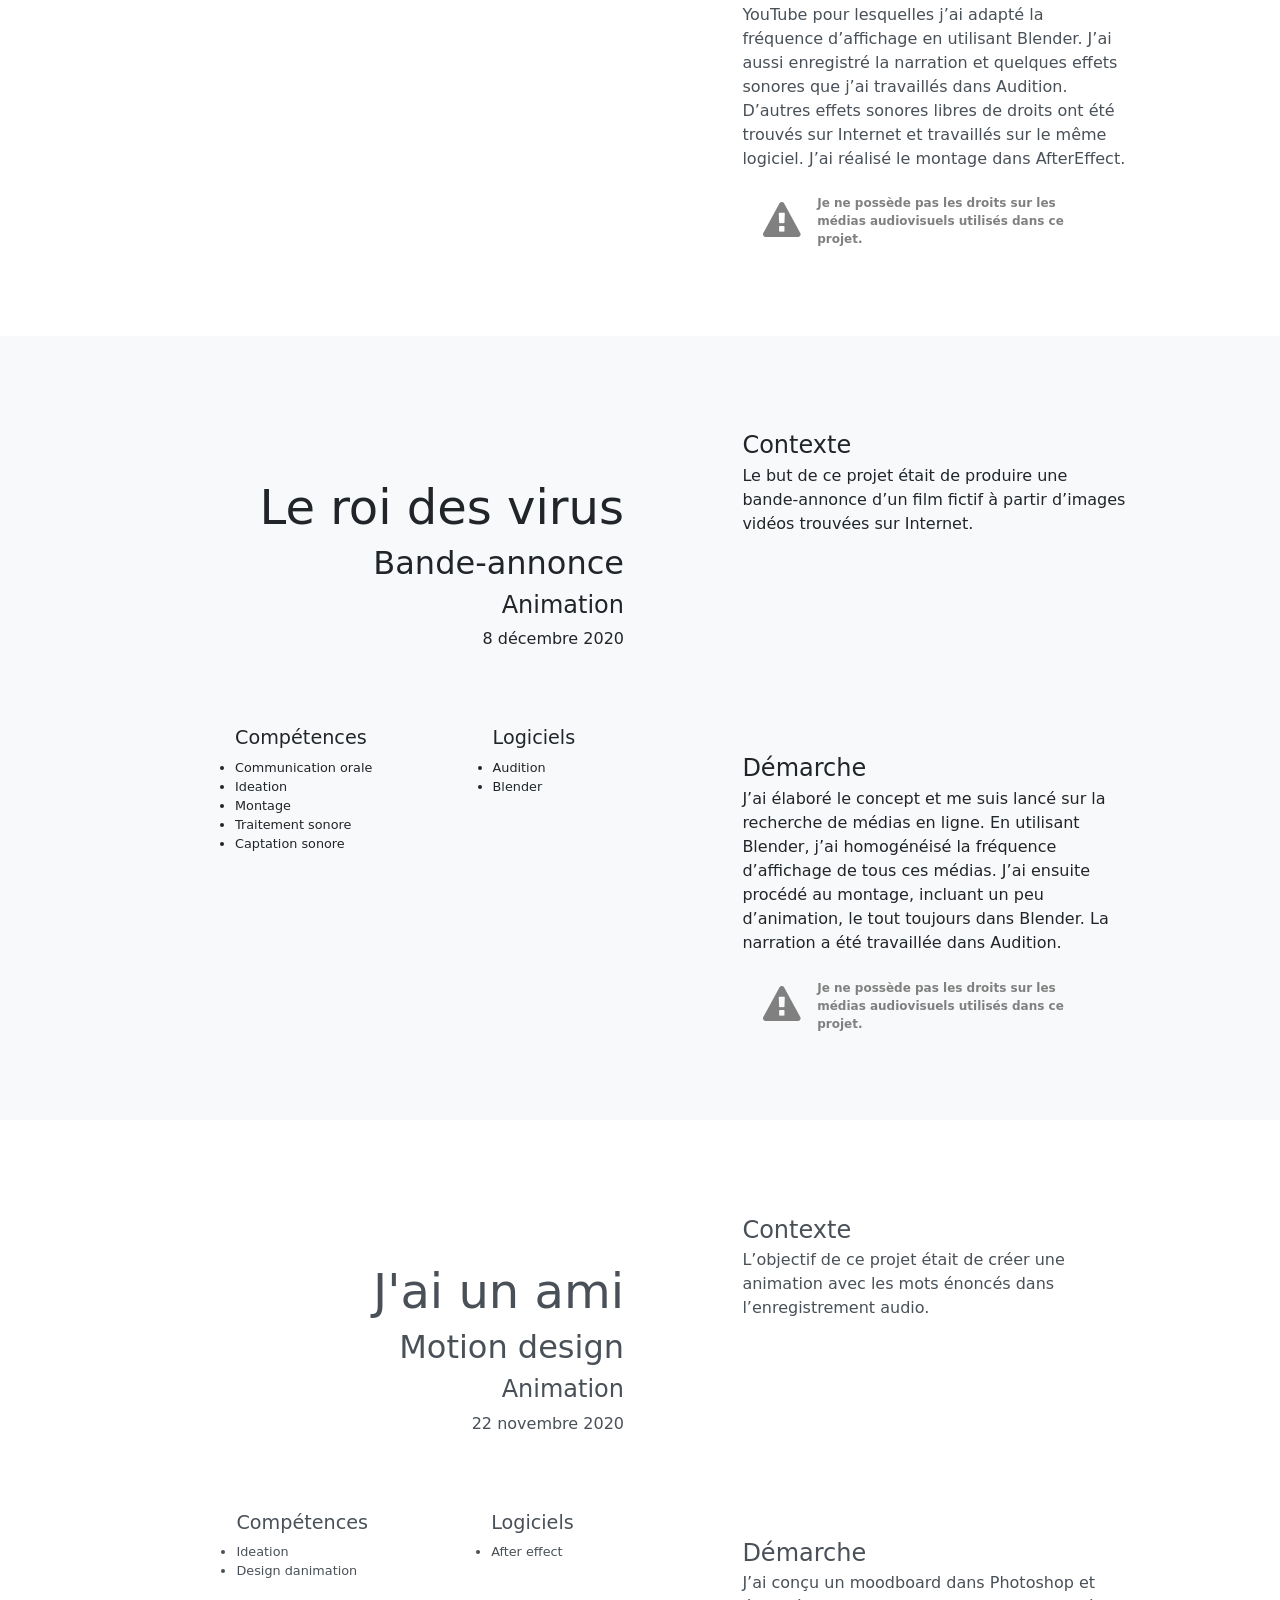
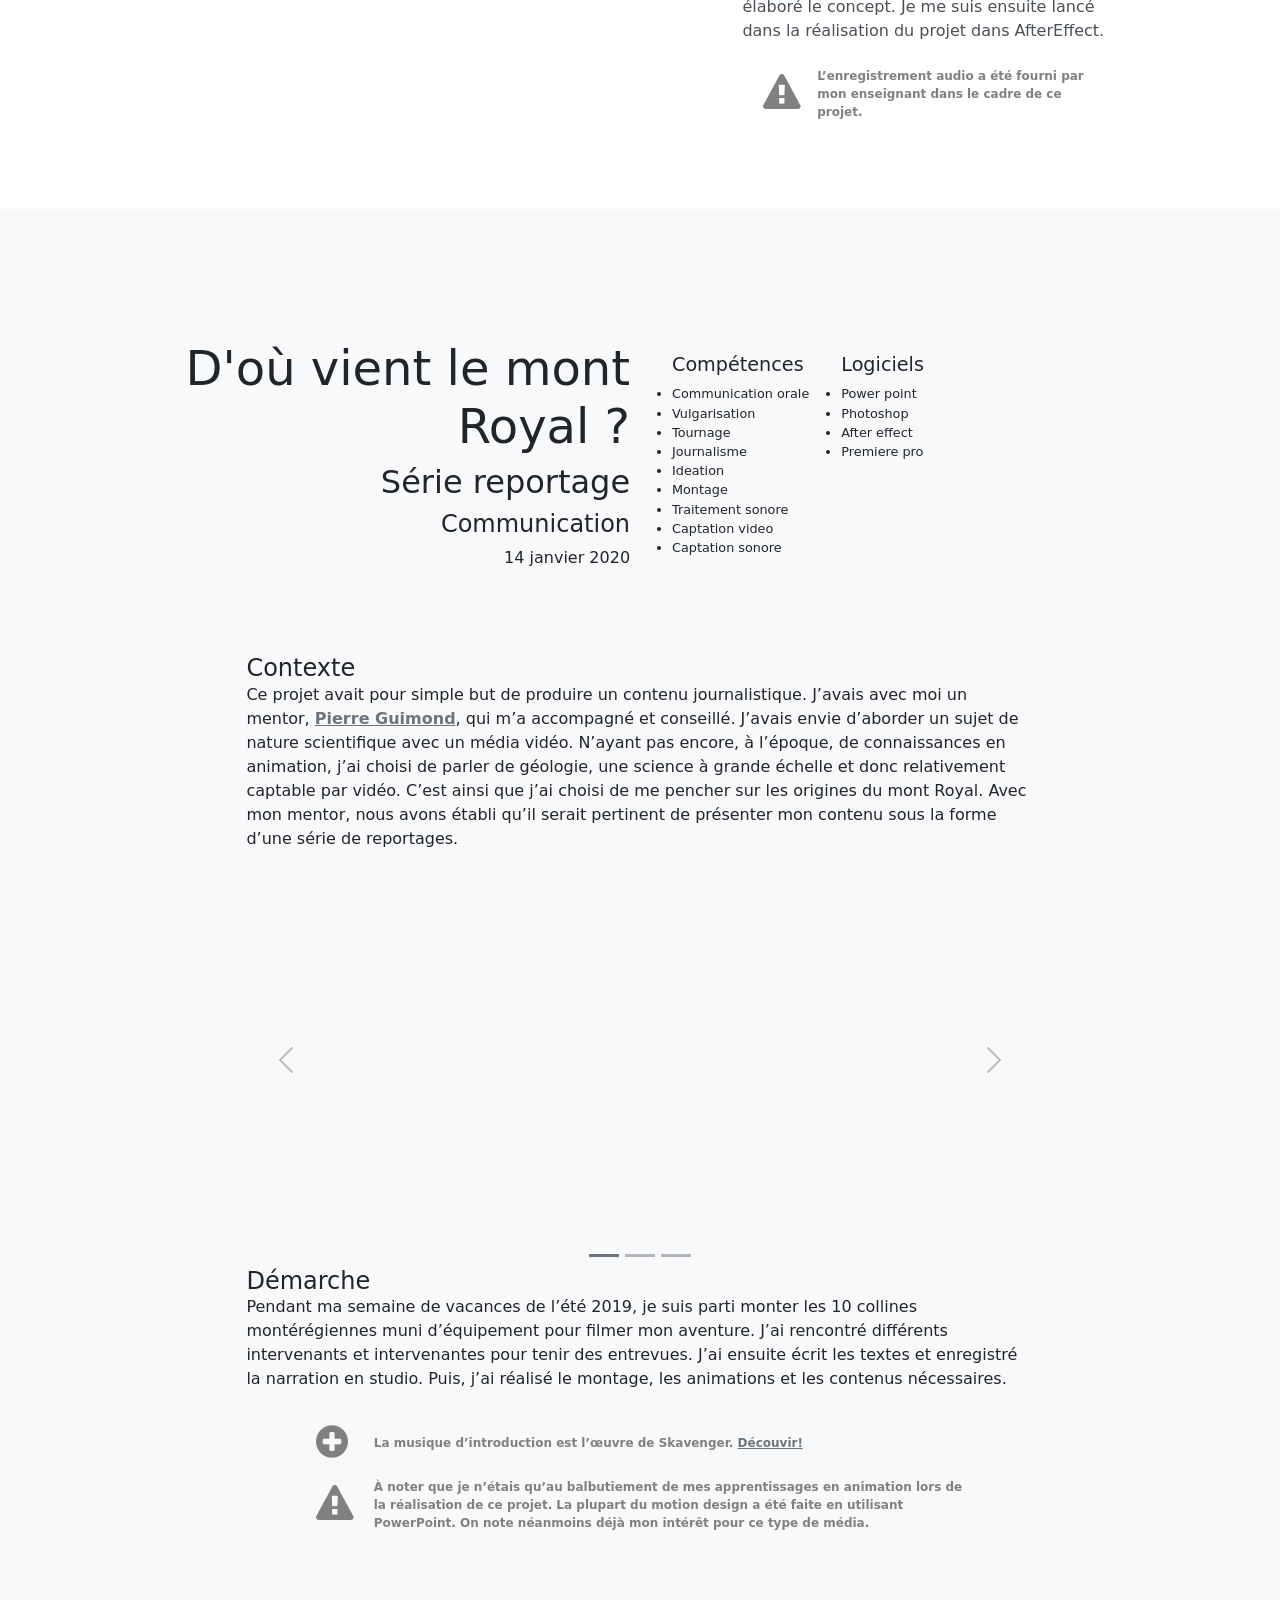
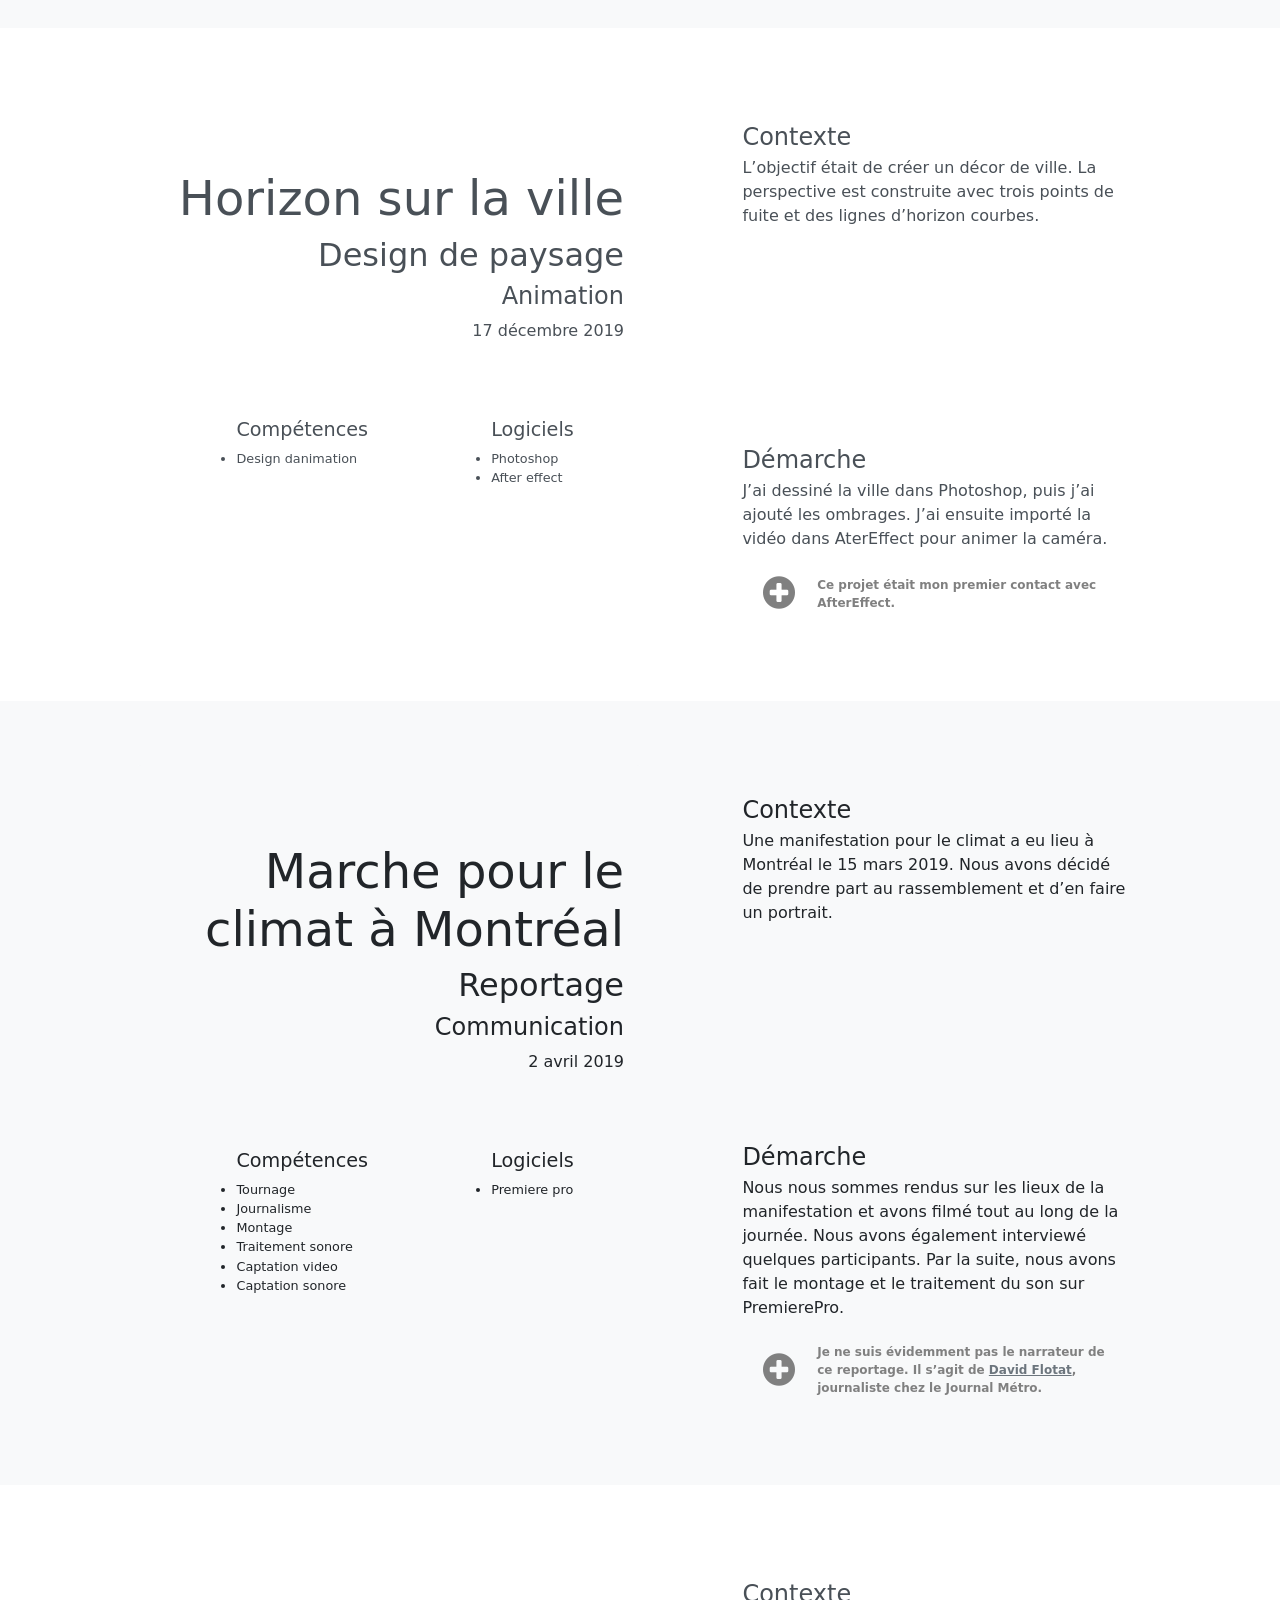
==== commit ad58e396: "Révision linguistique et ajout de dapex23" ====
--- a/index.html
+++ b/index.html
@@ -74,7 +74,7 @@
         </h5>-->
     </div>
     <div class="container-fluid">
-        <div class="collapse navbar-collapse allignementCentre" id="navbarExample01">
+        <div class="navbar-expand allignementCentre" id="navbarExample01">
         <ul class="navbar-nav me-auto mb-2 mb-lg-0">
             <li class="nav-item active" onclick="changerFiltre(this)">
             <a class="nav-link" aria-current="page">Tout</a>
@@ -136,8 +136,7 @@
         olidesmarais@hotmail.com<br>
         (514) 404-7808</p>
         <p><strong>Dernière mise à jour</strong><br>
-            5 mars 2023</p>
+            29 mars 2023</p>
     </footer>
-`
   </body>
 </html>
--- a/client/public/css/style.css
+++ b/client/public/css/style.css
@@ -1,9 +1,6 @@
-html {
-    font-size: 1em;
-}
-
 :root {
-    --width: 20px;
+    font-size: 16px;
+    --taille-grand-ecran: 800px;
 }
 
 header {
@@ -39,6 +36,29 @@
     font-size: calc(var(--width)/55);
 }
 
+nav p {
+    font-size: calc(var(--width)/60);
+    margin-bottom: 1em;
+}
+
+nav label {
+    font-size: calc(var(--width)/70);
+}
+
+nav input {
+    width: calc(var(--width)/100);
+    height: calc(var(--width)/100);
+}
+
+.container-fluid {
+    padding:0px;
+}
+
+#filtreCompetences,
+#filtreLogiciels {
+    line-height: calc(var(--width)/0.5vh);
+}
+
 .allignementDroite {
     padding-left: 50%;
 }
@@ -74,7 +94,7 @@
 }
 
 .nav-item {
-    min-width: 25%;
+    min-width: 23.78%;
     /*float: left;*/
     border-style: solid;
     border-width: 1px;
@@ -92,13 +112,6 @@
     margin-right: auto;
 }
 
-/*.sticky {
-    position: -webkit-sticky;
-    position: sticky;
-    top: 0px;
-    z-index:1;
-}*/
-
 .accordion-button,
 .accordion-button:focus,
 .accordion-button:not(.collapsed) {
@@ -110,14 +123,6 @@
     background-color: white !important;
 }
 
-/*.goupeCheckbox input {
-    position: absolute;
-    opacity: 0;
-    cursor: pointer;
-    height: 0;
-    width: 0;
-}*/
-
 input:checked {
     background-color: #495057;
 }
@@ -136,74 +141,53 @@
     width: 49%;
 }
 
-.card {
-    margin: 5% 5% 5% 5%;
-}
+.bullet-point {
+    display: inline-block;
+    text-align: left;
+    vertical-align: top;
+    margin: 0 auto auto auto;
+    width:49%;
+}
+
+/* Règles pour les cartes de contenu */
+
+
 
 .contenu {
-    padding-bottom: 5%;
-    padding: 5%;
-}
-
-main img {
-    width: 630px;
-    height: 840px;
-}
-
-/*.card-header {
-    padding-left: 15px;
-    color: white; 
-    background-color: #6c757d;
-}*/
-
-/*.card-title {
-    padding: 1% 20%;
-}*/
-
-.bullet-point {
-    /*width: 28%;*/
-    display: inline-block;
-    text-align: left;
-    /*margin: auto;*/
-    vertical-align: top;
-}
-
-/* À changer :
- * left = simple
- * top = multi
- * prog = double
- */
-
-.card-header-simple {
-    display: inline-block;
-    width: 49%;
-    text-align: right;
-    vertical-align: top;
-}
-
-.card-title-simple {
-    margin: 15% 0%;
-}
-
-.card-body-simple {
-    display: inline-block;
-    width: 49%;
-    padding-left: 10%;
-}
-
-.card-resume-simple {
-    padding-left: 14%;
-    padding-bottom: 1%;
-}
-
-.card-complement-simple {
-    padding-top: 1%;
-}
-
-.card-intertitre-simple {
-    text-align: left;
-    margin-bottom: -1%;
-    margin-top: 4%;
+    /* padding-bottom: 5%; */
+    padding: 5% 10%;
+    border: inherit;
+}
+
+.pale {
+    background-color: white;
+    color: #495057;
+}
+
+.fonce {
+    background-color: rgba(var(--bs-light-rgb), var(--bs-bg-opacity)) !important;
+}
+
+.contenu h3 {
+    font-size: 3rem;
+}
+
+.contenu h4 {
+    font-size: 2em;
+}
+
+.card-resume h4 {
+    font-size: 1.5em;
+}
+
+.contenu h5 {
+    font-size: 1.5em;
+}
+
+.card-header {
+    background-color: inherit;
+    border-bottom: inherit;
+    display: inline-block;
 }
 
 .card-text {
@@ -220,106 +204,89 @@
     text-align: right;
 }
 
-.card-title-multi {
-    margin: 6% 0%;
-    display: inline-block;
-    width: 49%;
+/* Contenu simple */
+
+.simple .card-header {
     text-align: right;
-}
-
-.card-body-multi {
-    display: inline-block;
-    width: 80%;
-}
-
-.card-resume-multi {
-    padding-left: 14%;
-    padding-bottom: 1%;
-    display: inline-block;
-    width: 49%;
-    vertical-align: middle;
-    text-align: left;
-}
-
-.card-complement-multi {
+    vertical-align: top;
+}
+
+.simple .card-title {
+    margin: 15% 0%;
+}
+
+.simple .card-body {
+    display: inline-block;
+    /* width: 49%; */
+    padding-left: 10%;
+}
+
+.card-resume {
+    padding:1%;
+    font-size: 0.8em;
+    display: flex;
+}
+
+.simple .card-complement {
     padding-top: 1%;
 }
 
-.card-intertitre-multi {
-    text-align: left;
-    margin-bottom: -2%;
-}
-
-.carousel-indicators {
-    bottom: -25px;
-}
-
-.carousel-indicators [data-bs-target] {
-    background-color: #6c757d;
-}
-
-.carousel-control-next,
-.carousel-control-prev {
-    width: 120px;
-}
-
-.carousel-control-prev-icon {
-    background-image: url("data:image/svg+xml,<svg xmlns='http://www.w3.org/2000/svg' viewBox='0 0 16 16' fill='grey'><path%20d='M11.354%201.646a.5.5%200%200%201%200%20.708L5.707%208l5.647%205.646a.5.5%200%200%201-.708.708l-6-6a.5.5%200%200%201%200-.708l6-6a.5.5%200%200%201%20.708%200z'/></svg>");
-}
-
-.carousel-control-next-icon {
-    background-image: url("data:image/svg+xml,<svg xmlns='http://www.w3.org/2000/svg' viewBox='0 0 16 16' fill='grey'><path d='M4.646 1.646a.5.5 0 0 1 .708 0l6 6a.5.5 0 0 1 0 .708l-6 6a.5.5 0 0 1-.708-.708L10.293 8 4.646 2.354a.5.5 0 0 1 0-.708z'/></svg>");
-}
-
-main .active {
-    border-style: none;
-}
-
-.titre-video {
-    margin-bottom: -0.3%;
-}
-
-.pale {
-    background-color: white;
-    color: #495057;
-}
-
-.fonce {
-    background-color: rgba(var(--bs-light-rgb), var(--bs-bg-opacity)) !important;
-}
-
-.card-title-double {
+.simple .card-intertitre {
+    text-align: left;
+    margin-bottom: -1%;
+    margin-top: 4%;
+}
+
+@media screen and (min-width: 800px) {
+    .simple .card-header {
+        width: 49%;
+        display: inline-block;
+    }
+    .simple .card-body {
+        width: 49%;
+    }
+}
+
+/* Contenu double */
+
+.double .card-header {
+    display: block;
+}
+
+.double .card-title {
     margin-bottom: 3%;
 }
 
-.card-body-double {
+.double .card-body {
     width: 100%;
     padding: 0 10%;
 }
 
-.card-body-double p {
-    text-align: left;
-}
-
-.card-complement-double {
-    width: 49%;
+.double .card-body p {
+    text-align: left;
+}
+
+.double .card-complement {
+    width: 100%;
     display: inline-block;
     vertical-align: top;
 }
 
-.card-intertitre-double {
+.double .card-intertitre {
     text-align: left;
     width: 80%;
     margin: 3% auto 0 0;
 }
 
-.card-text-double {
+.double .card-text {
+    /* width: 80%; */
+    margin: 3% auto;
+}
+
+.double .card-complement a {
+    margin-bottom: 3%;
     width: 80%;
-    margin: 3% auto;
-}
-
-.card-complement-double a {
-    margin-bottom: 3%;
+    font-size: 20px;
 }
 
 .btn-primary,
@@ -331,11 +298,115 @@
     font-size: larger;
 }
 
-.card-complement-double textarea {
+.double .card-complement textarea {
     width: 90%;
     height: 700px;
     font-size: 10px;
 }
+
+@media screen and (min-width: 800px) {
+    .double .card-complement {
+        width: 49%;
+        display: inline-block;
+        vertical-align: top;
+    }
+    .bullet-point {
+        width: inherit;
+    }
+}
+
+/* Contenu multi */
+
+.multi .card-header {
+    width:100%;
+}
+
+.multi .card-title {
+    margin: 6% 0%;
+    /* display: inline-block; */
+    /* width: 49%; */
+    text-align: right;
+}
+
+/* .multi .card-body {
+    display: inline-block;
+    width: 80%; 
+} */
+
+.multi .card-resume {
+    /* padding-left: 14%;
+    padding-bottom: 1%;
+    display: inline-block;
+    width: 49%;
+    vertical-align: middle; */
+    text-align: left;
+}
+
+.multi .card-complement {
+    padding-top: 1%;
+}
+
+.multi .card-intertitre {
+    text-align: left;
+    margin-bottom: -2%;
+}
+
+@media screen and (min-width: 800px) {
+    .multi .card-header {
+        display:flex;
+        align-items: center;
+    }
+    .multi .card-title {
+        width: 49%;
+        /* display: flex; */
+    }
+    .multi .card-body {
+        width: 80%;
+        display: inline-block;
+    }
+}
+
+/* Règles carousel */
+
+.carousel-indicators {
+    /* bottom: -25px; */
+    position:relative;
+    margin: 0 auto;
+}
+
+.carousel-indicators [data-bs-target] {
+    background-color: #6c757d;
+}
+
+
+.carousel-control-prev,
+.carousel-control-next {
+    width:10%;
+}
+
+.carousel-control-prev-icon {
+    background-image: url("data:image/svg+xml,<svg xmlns='http://www.w3.org/2000/svg' viewBox='0 0 16 16' fill='grey'><path%20d='M11.354%201.646a.5.5%200%200%201%200%20.708L5.707%208l5.647%205.646a.5.5%200%200%201-.708.708l-6-6a.5.5%200%200%201%200-.708l6-6a.5.5%200%200%201%20.708%200z'/></svg>");
+}
+
+.carousel-control-next-icon {
+    background-image: url("data:image/svg+xml,<svg xmlns='http://www.w3.org/2000/svg' viewBox='0 0 16 16' fill='grey'><path d='M4.646 1.646a.5.5 0 0 1 .708 0l6 6a.5.5 0 0 1 0 .708l-6 6a.5.5 0 0 1-.708-.708L10.293 8 4.646 2.354a.5.5 0 0 1 0-.708z'/></svg>");
+}
+
+.fleche {
+    /* padding: auto 10%; */
+    background-position: inherit;
+    background-size: inherit;
+}
+
+main .active {
+    border-style: none;
+}
+
+.titre-video {
+    margin-bottom: -0.3%;
+}
+
+
 
 .cache {
     display: none;
@@ -360,16 +431,13 @@
     padding: 3% 0%;
 }
 
-.disclamer-simple,
-.disclamer-double,
-.disclamer-multi {
-    /*width: 80%;*/
+.disclamer {
     color: grey;
     text-align: center;
     margin: 2% auto;
 }
 
-.disclamer-double {
+.double .disclamer {
     width: 80%;
 }
 
@@ -379,7 +447,8 @@
     margin: 0;
     font-weight: bold;
     text-align: left;
-    width: 83%;
+    width: 75%;
+    font-size: 0.75rem;
 }
 
 .disclamer-image {
@@ -392,8 +461,4 @@
 
 .btn-url {
     margin: 15%;
-}
-
-/*.fa {
-    font-size: 235%;
-}*/+}
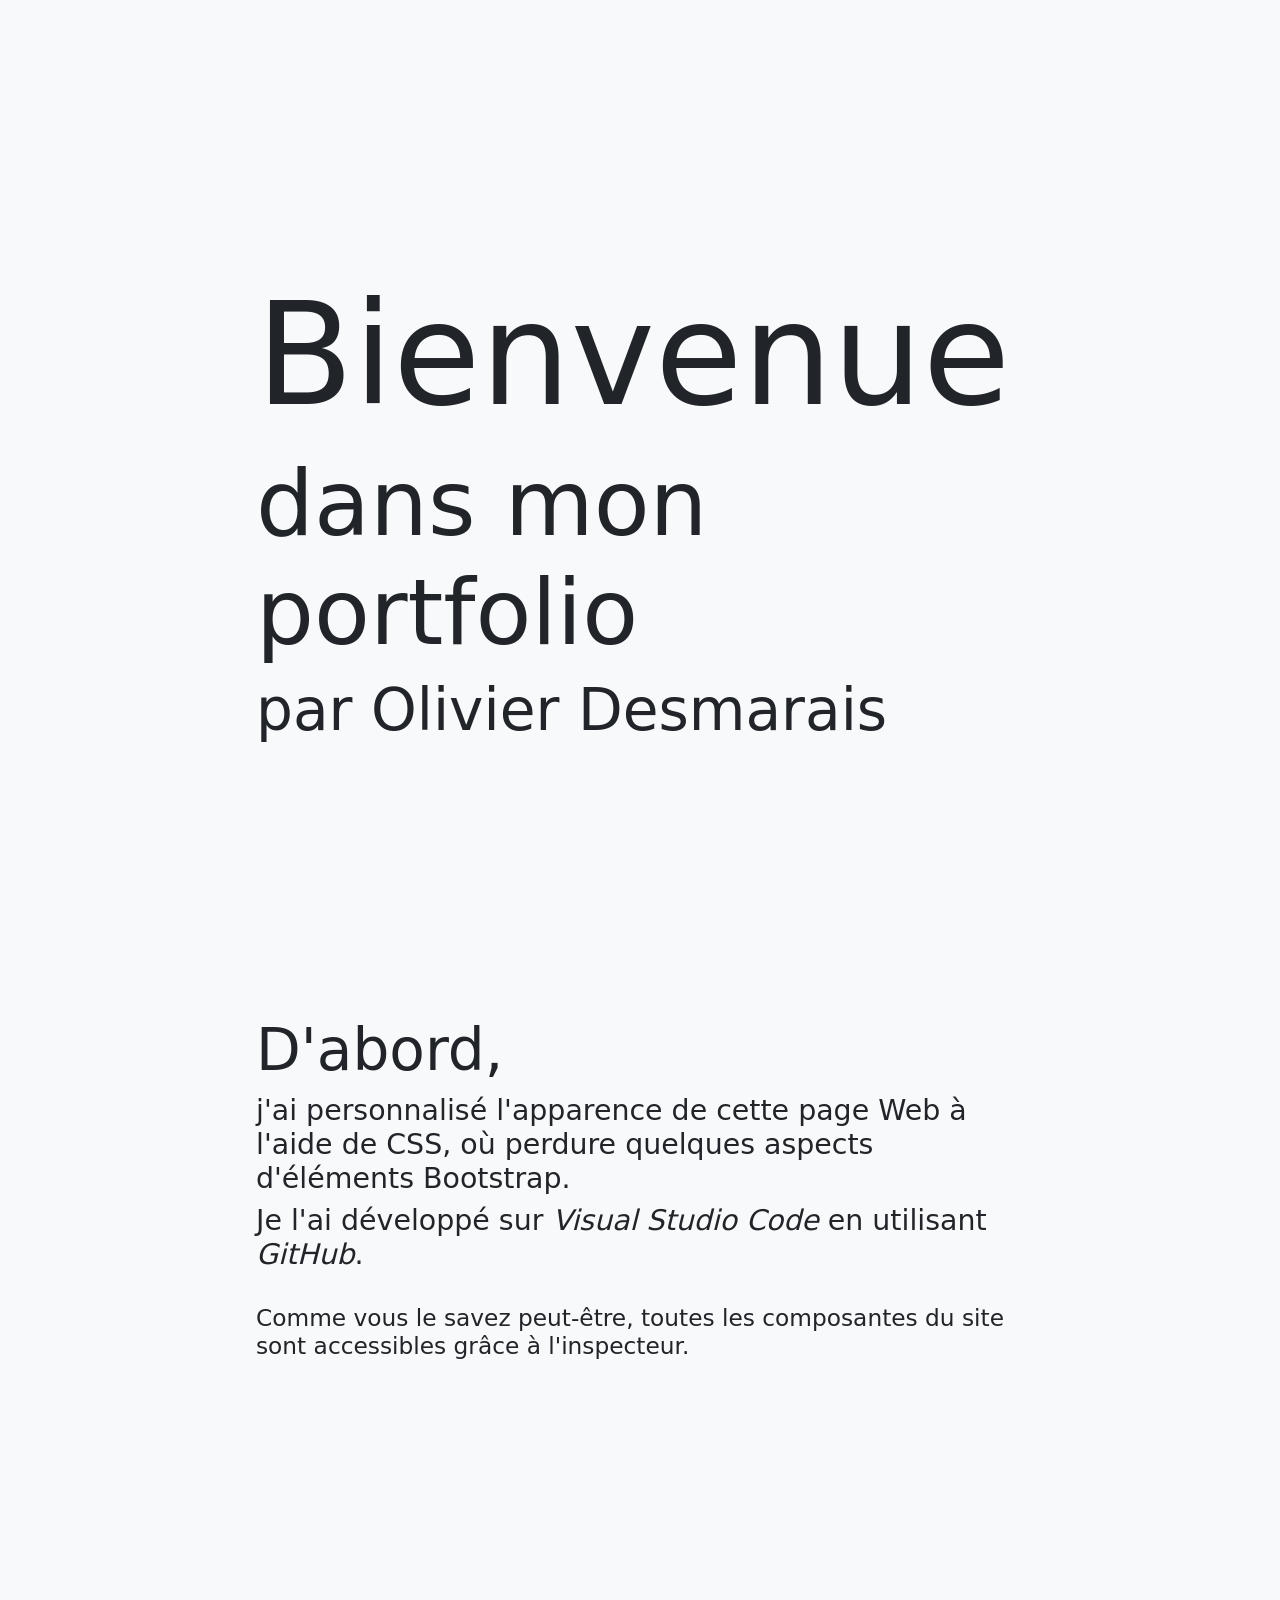
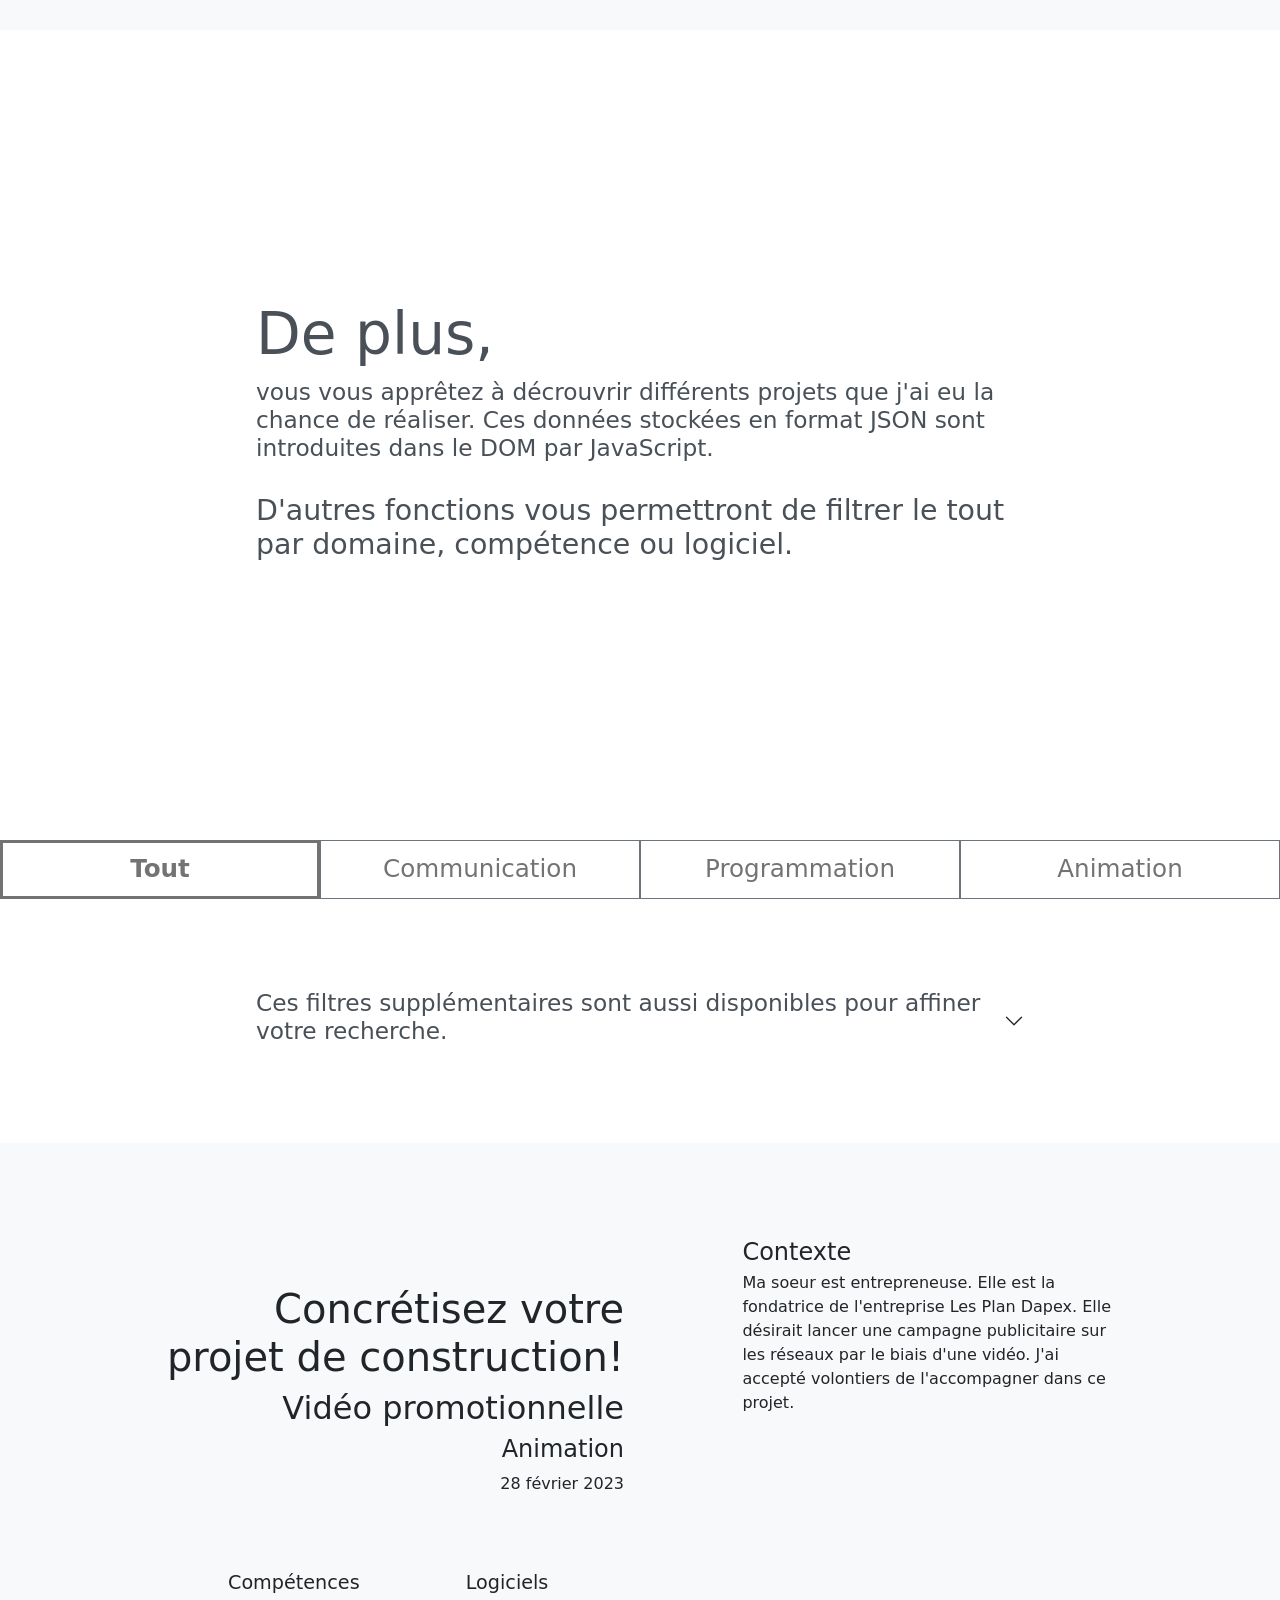
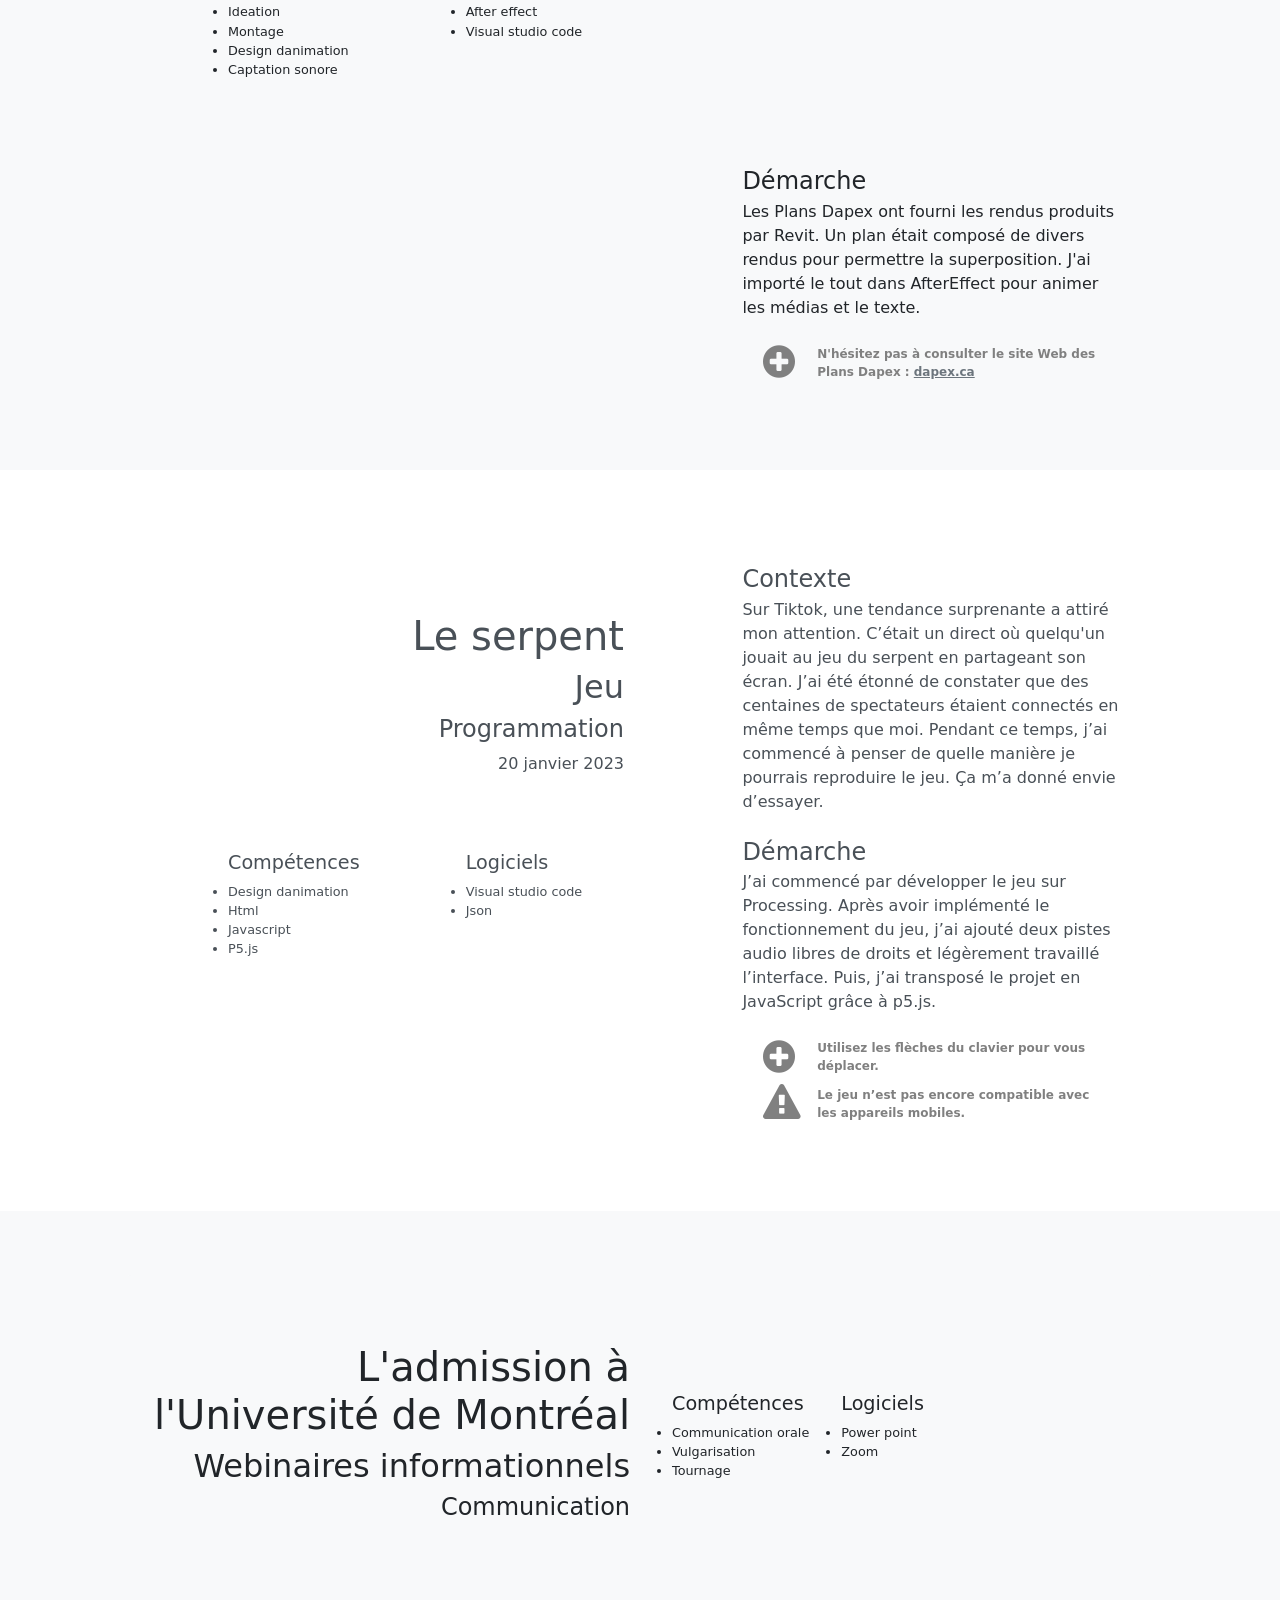
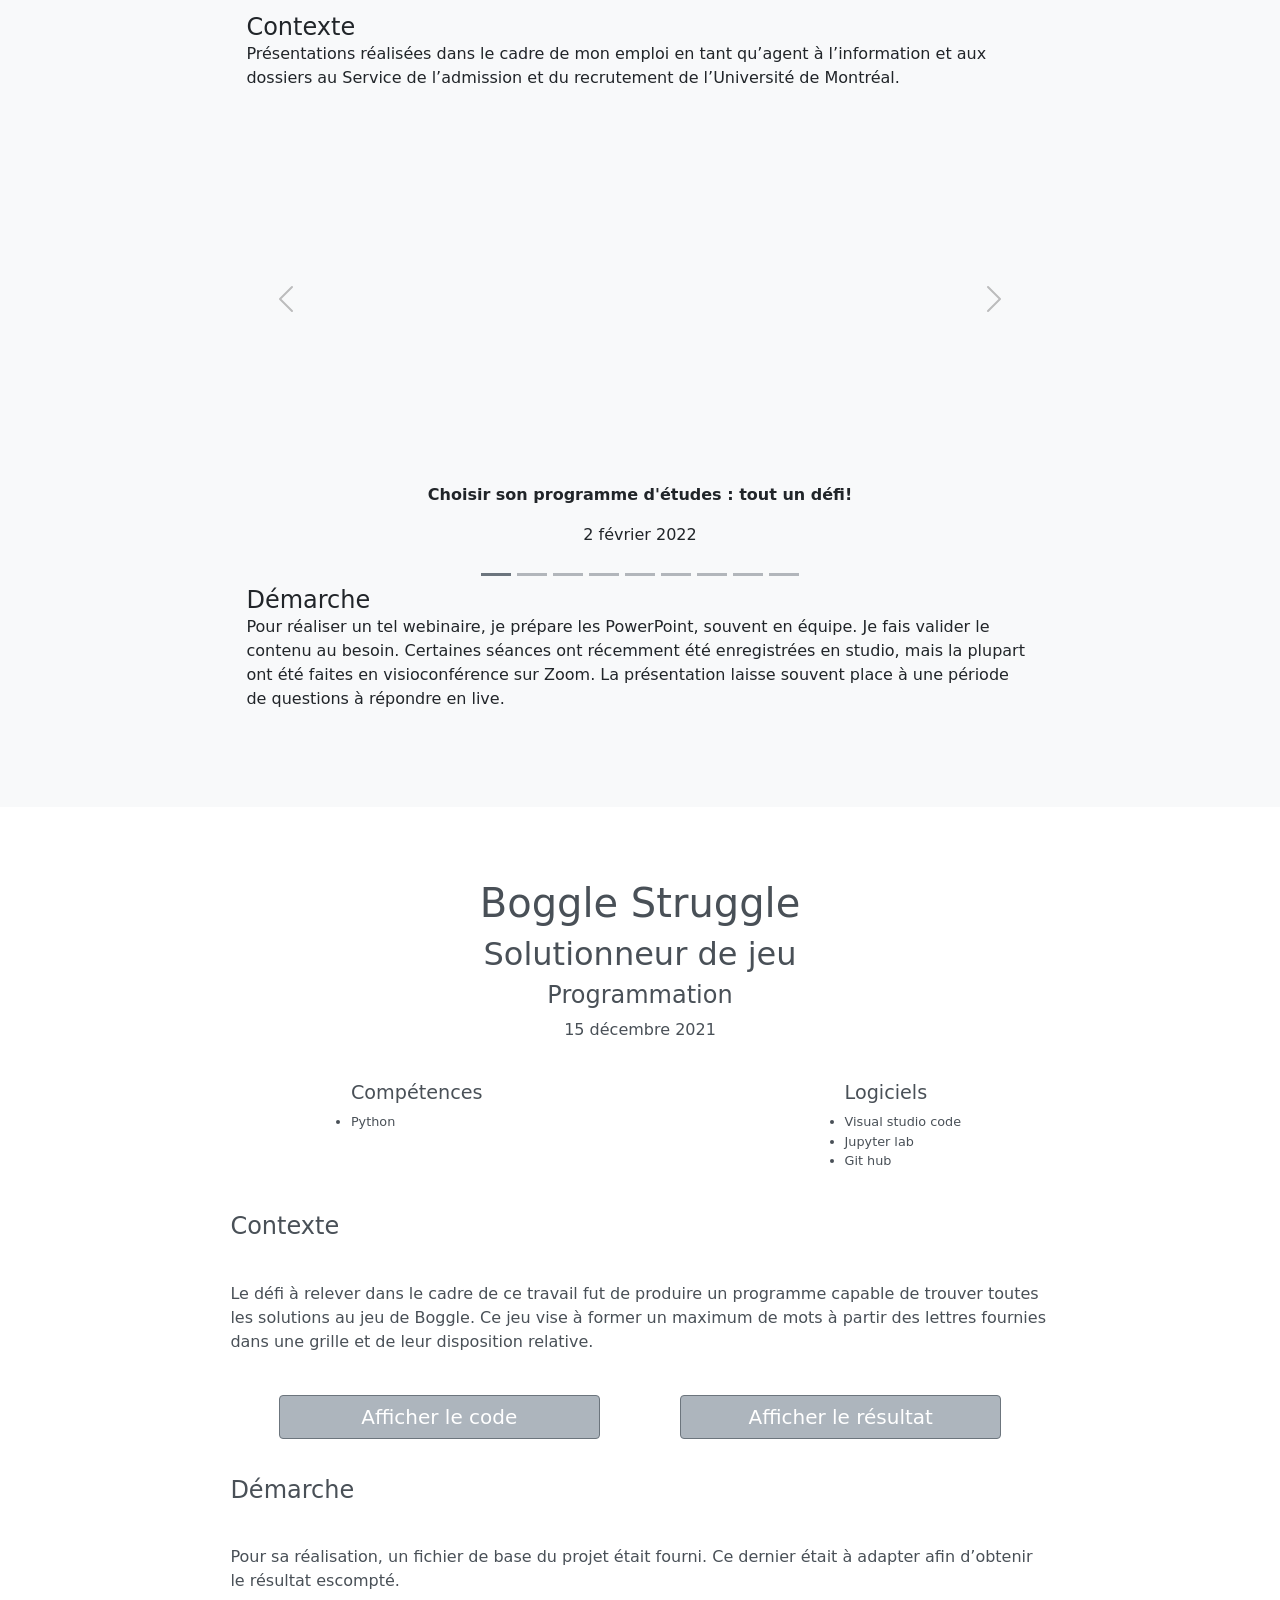
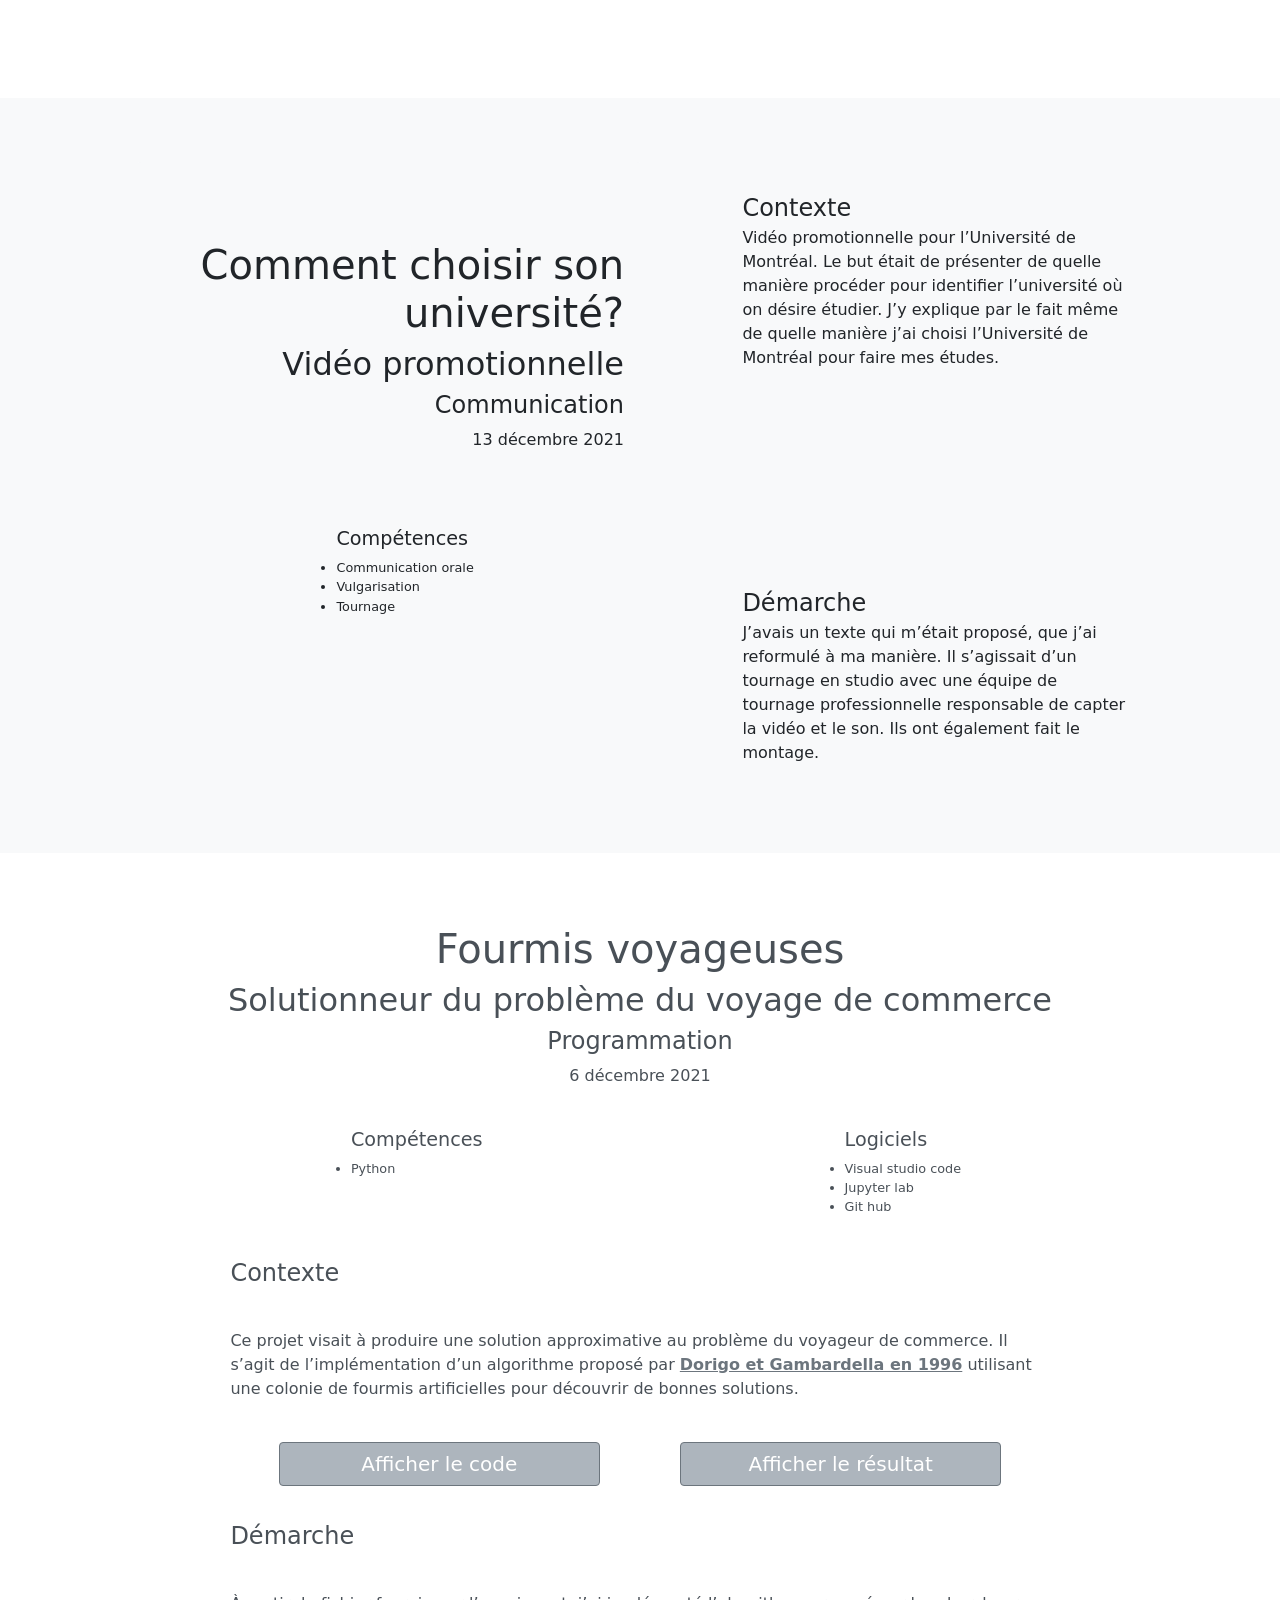
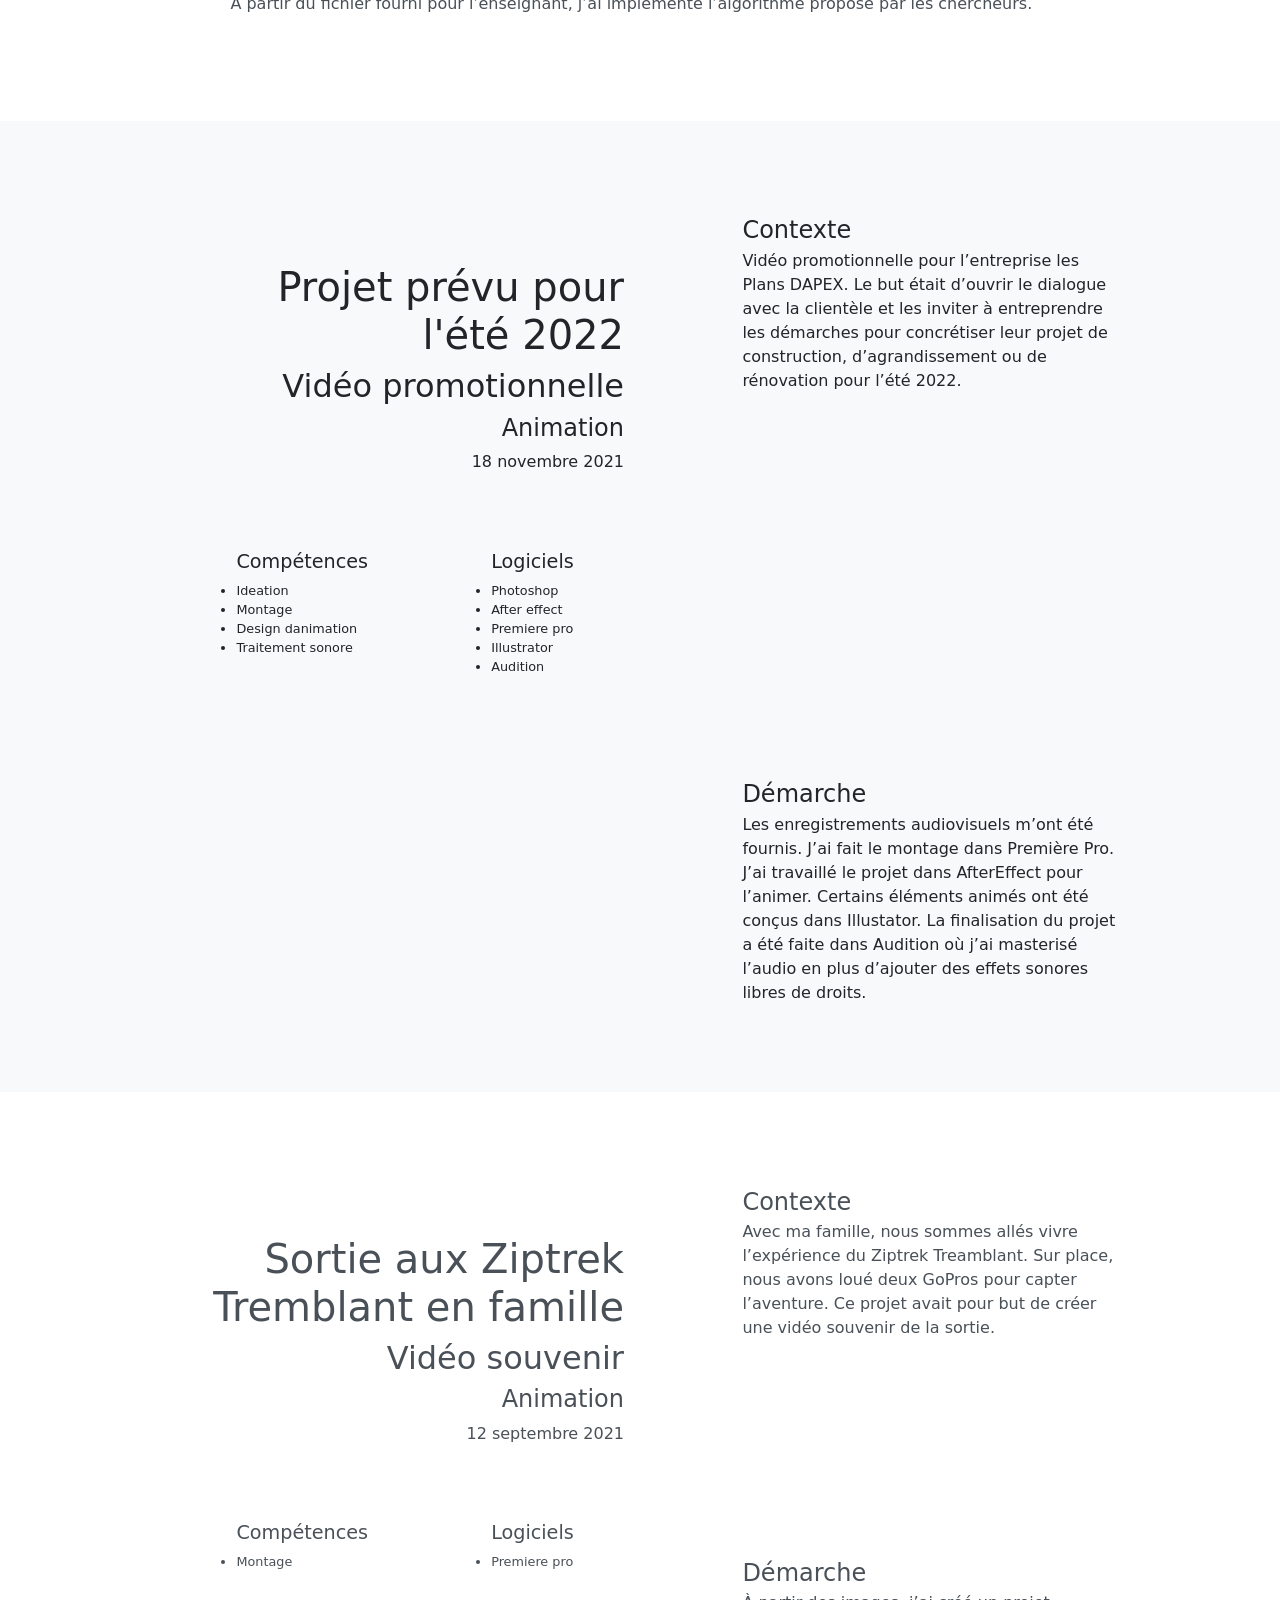
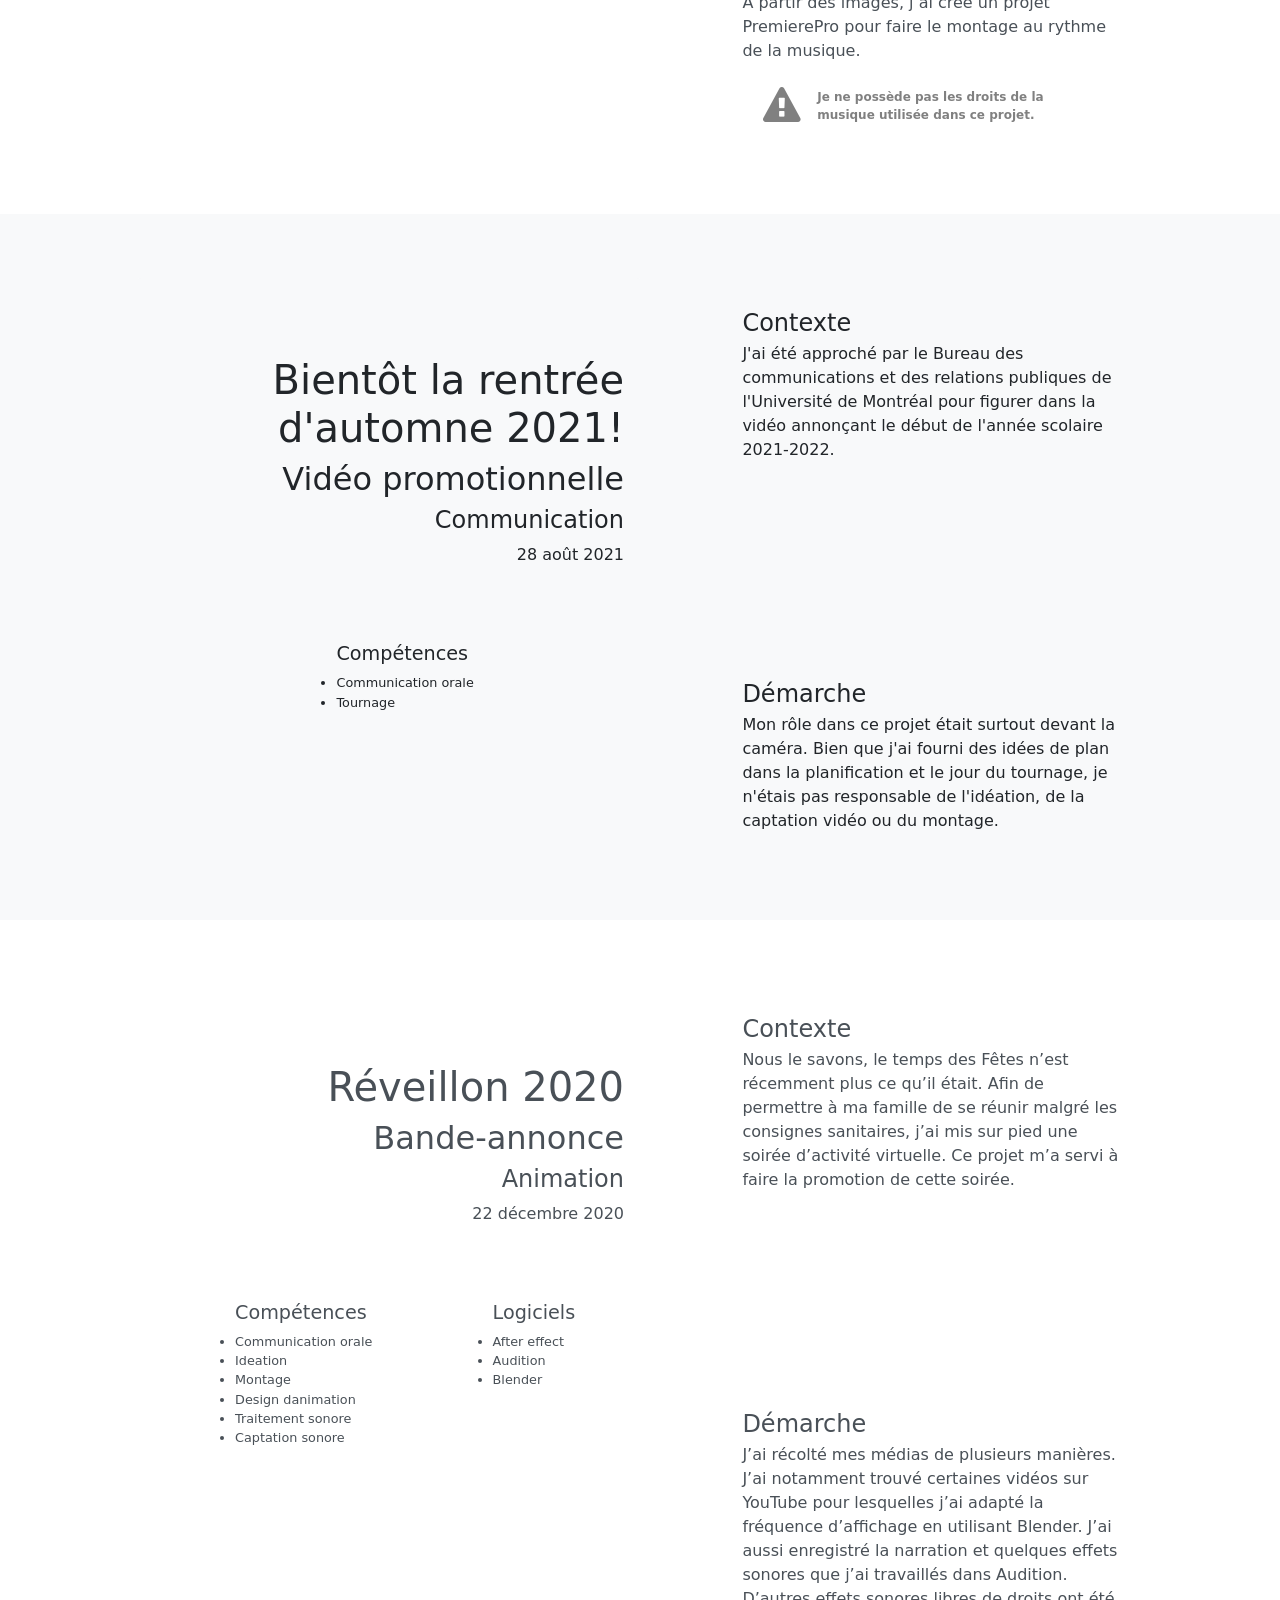
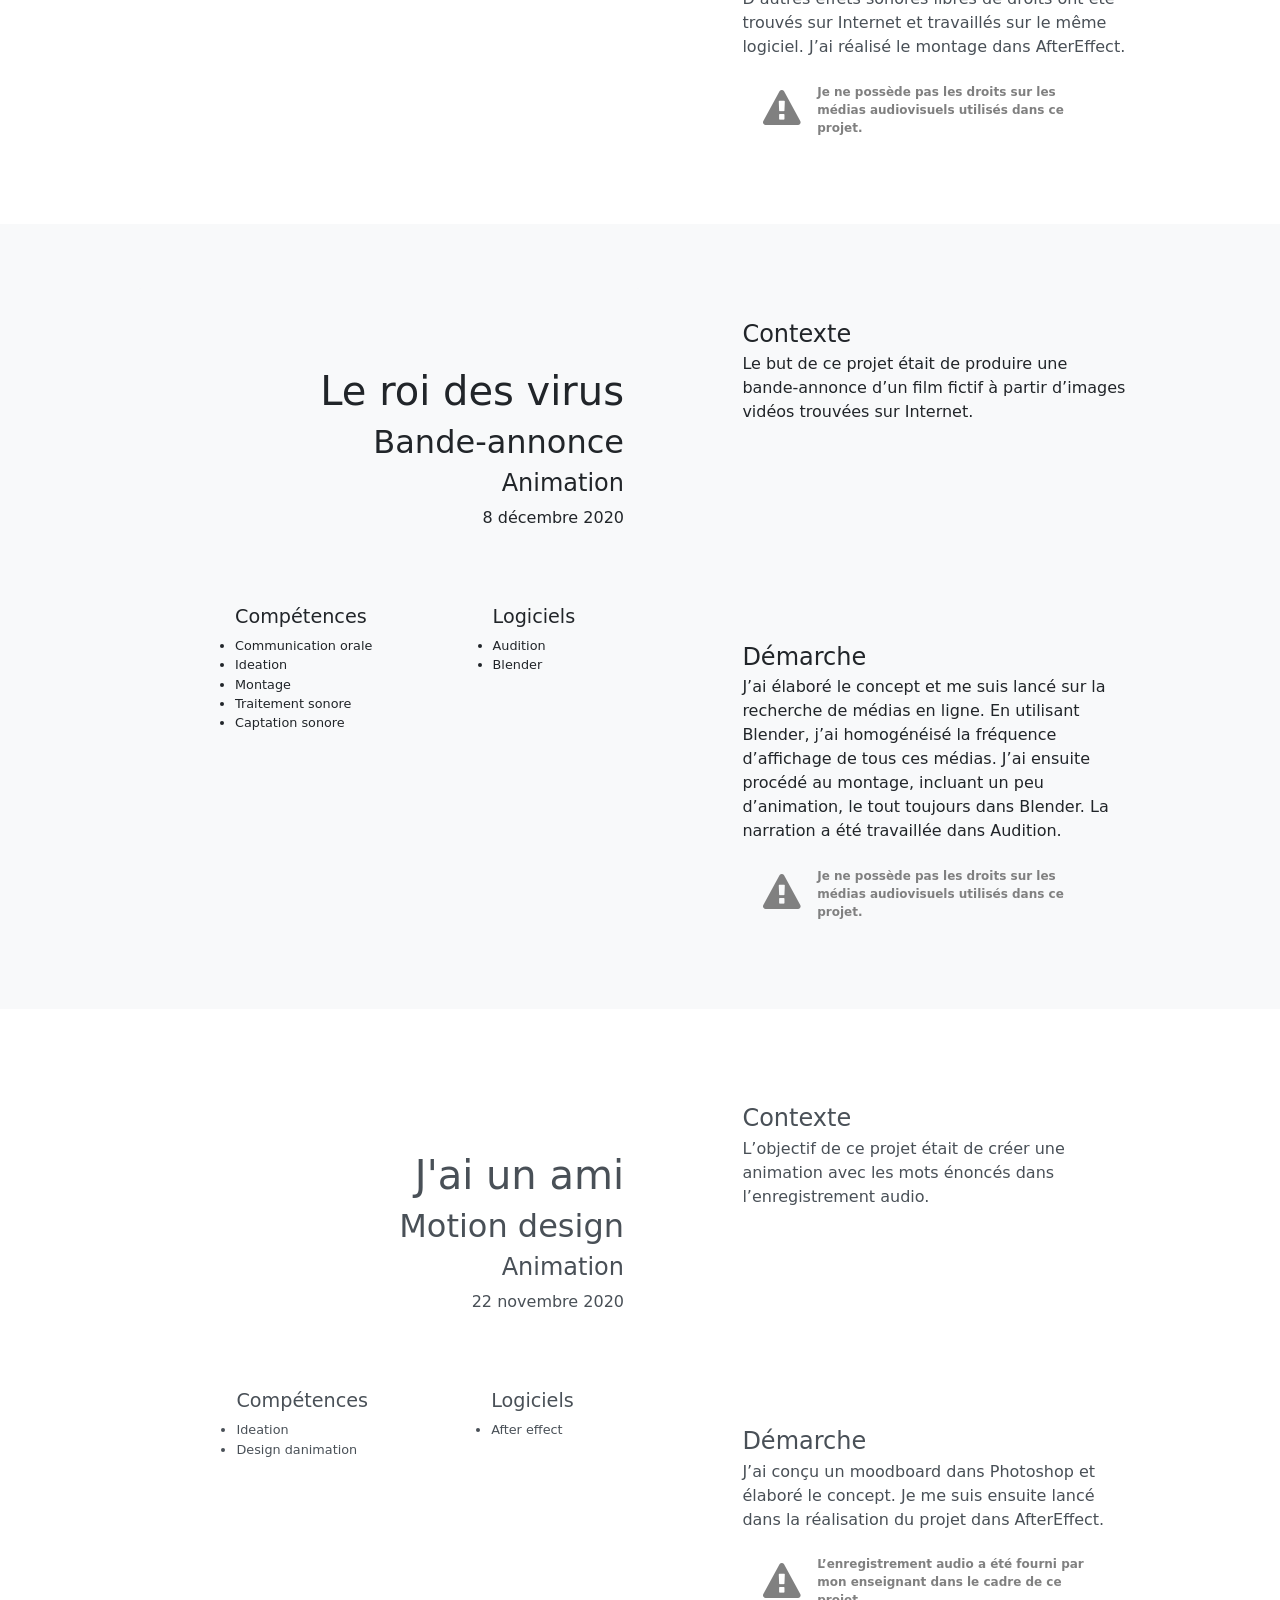
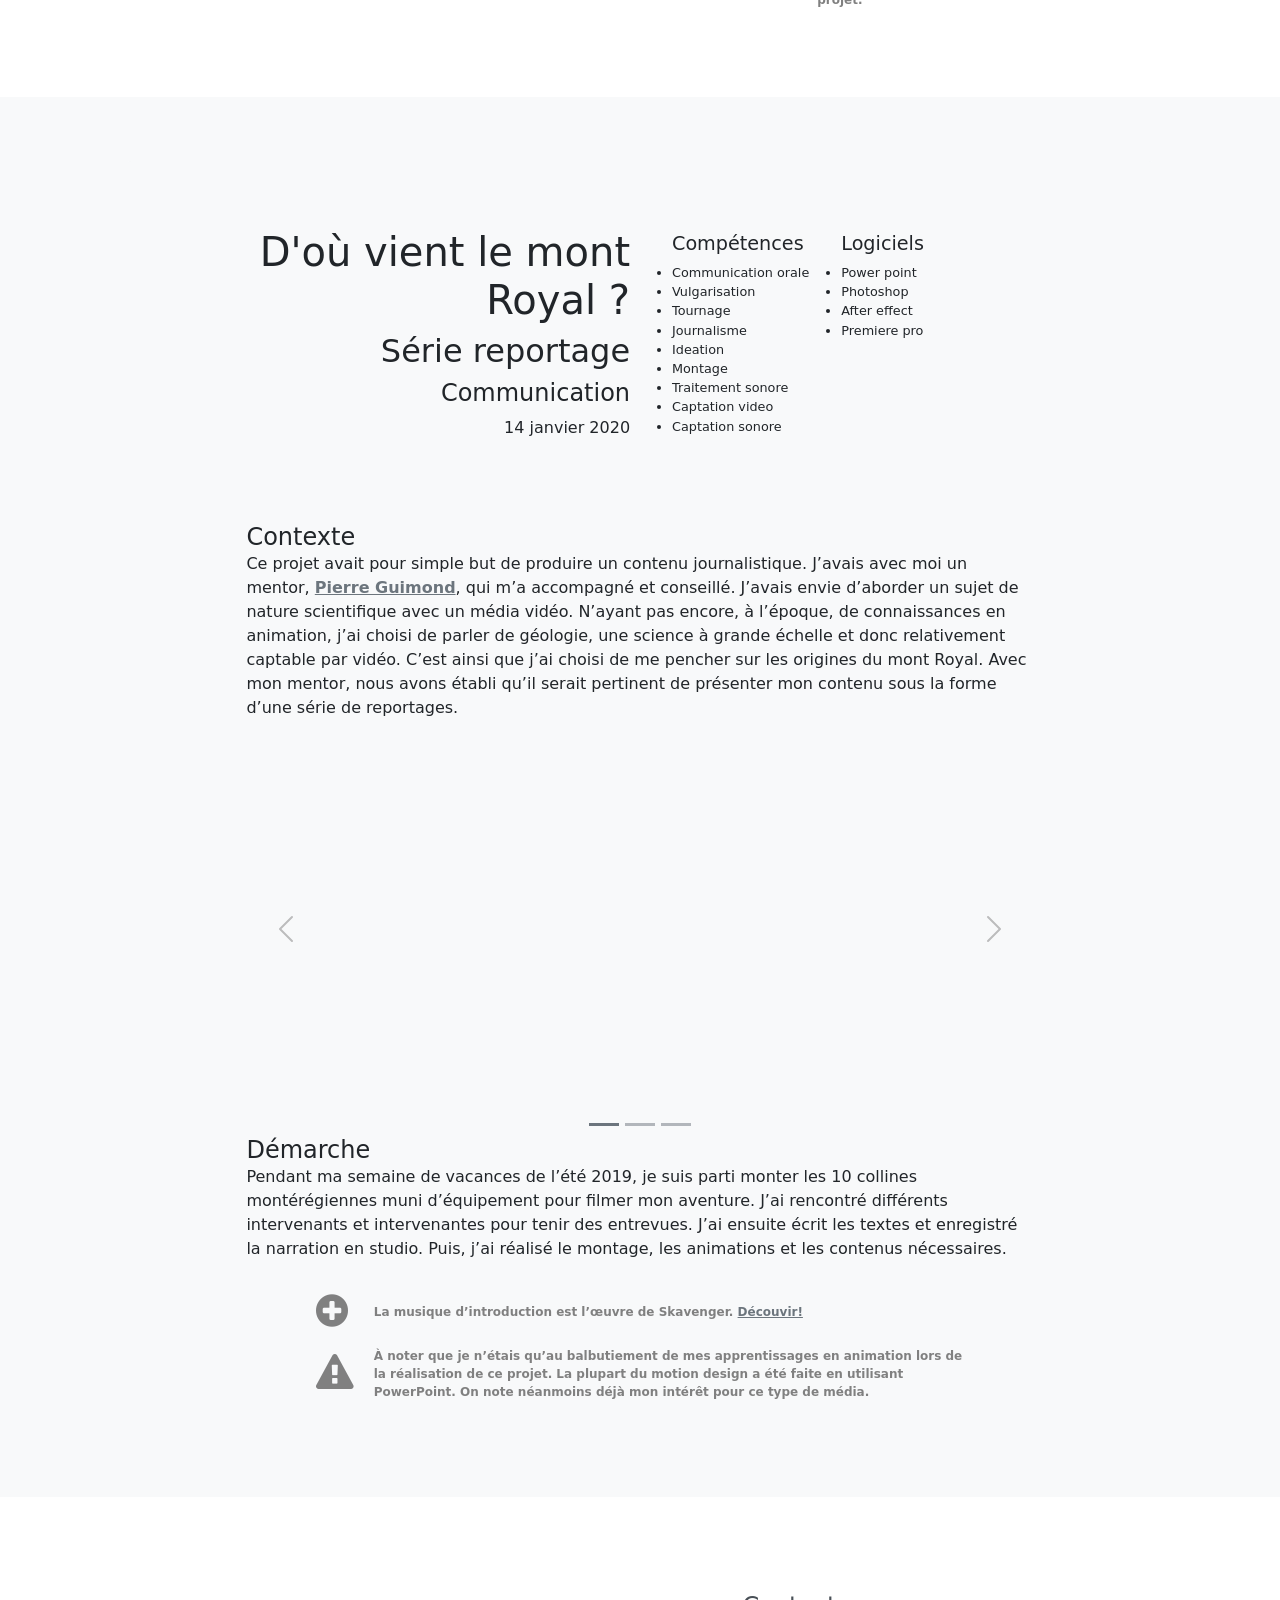
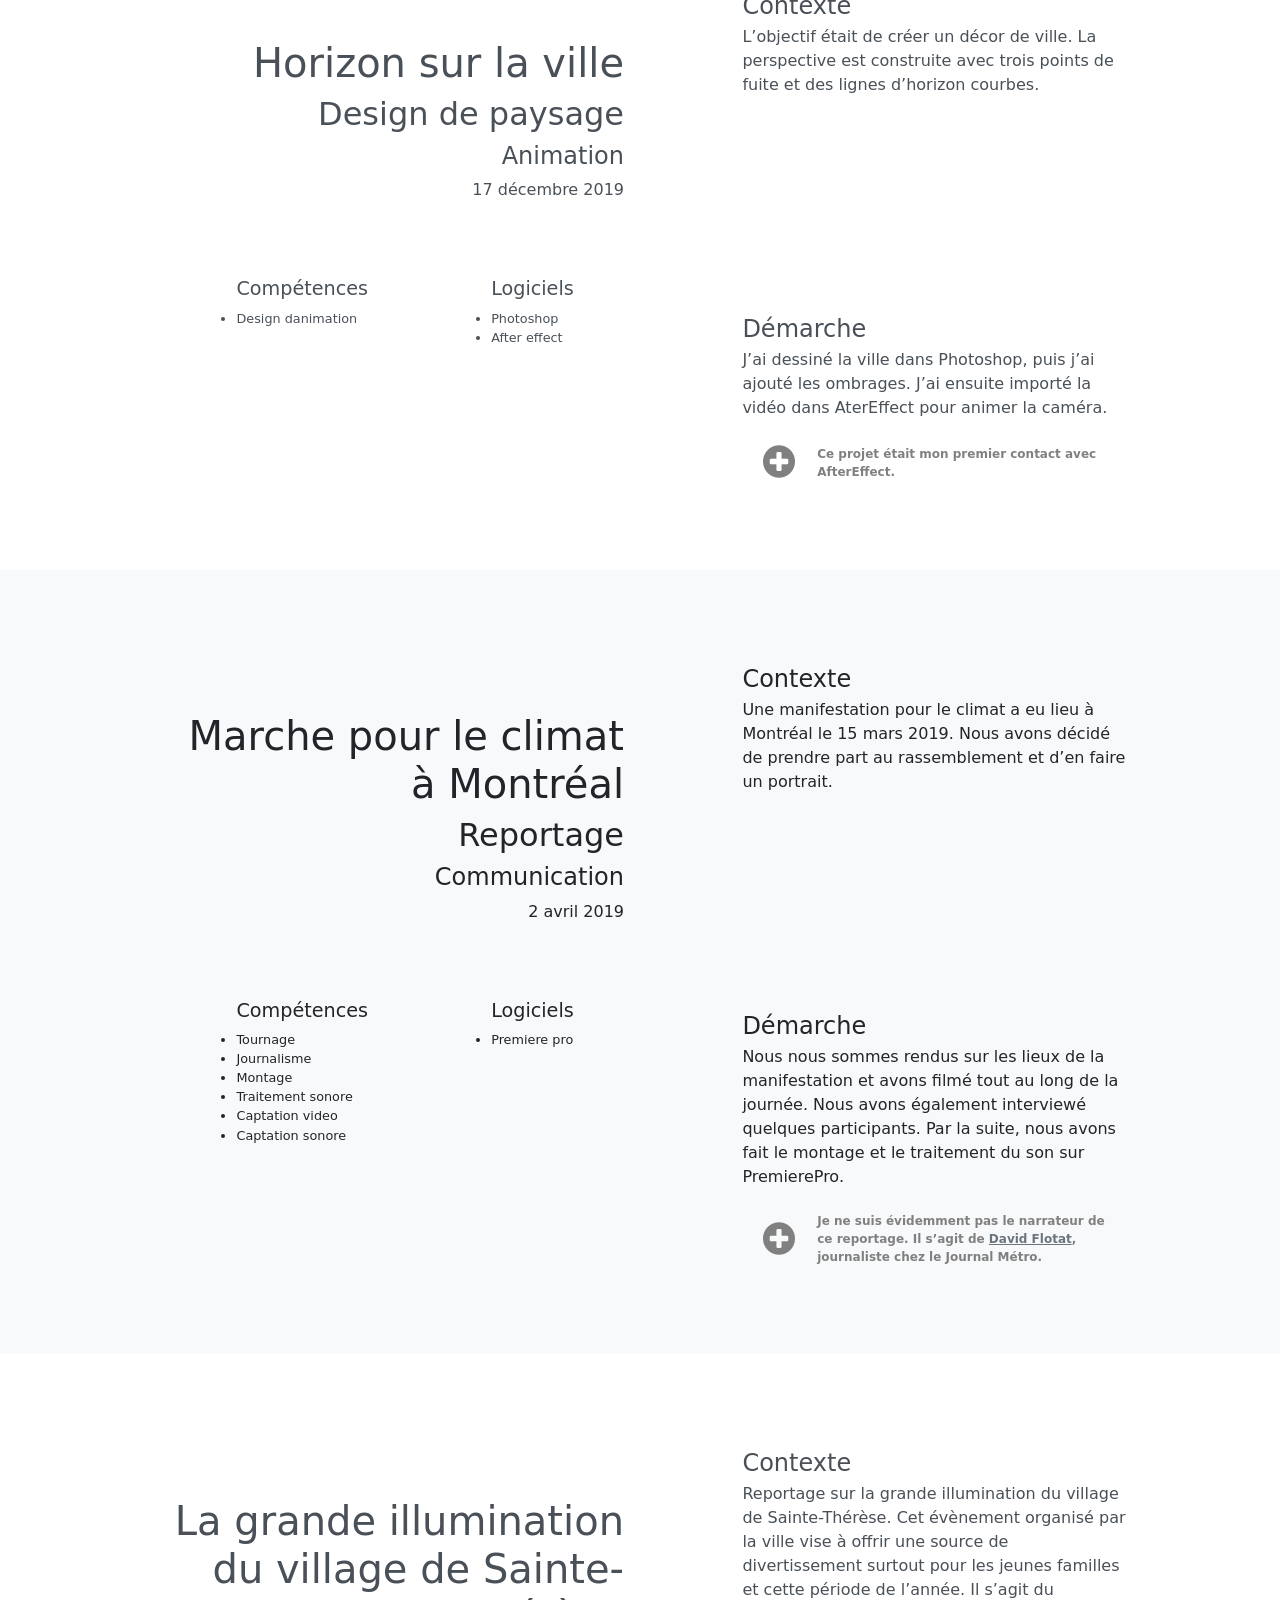
==== commit 232f011a: "Révision du texte du header et nav." ====
--- a/index.html
+++ b/index.html
@@ -38,18 +38,17 @@
     <div id="headerTexte">
         <h3>D'abord,</h3>
         <h4>
-        j'ai codé ce site Web en HTML. 
-        Il référe  à des éléments de Bootstrap 
-        personnalisés grâce au CSS.
+        j'ai personnalisé l'apparence de cette page Web à l'aide de 
+        CSS, où perdure quelques aspects d'éléments Bootstrap. 
         </h4>
         <h4>
-        Je l'ai développé sur <em>Visual Studio Code</em>.
+        Je l'ai développé sur <em>Visual Studio Code</em>
+        en utilisant <em>GitHub</em>.
         </h4>
         <br>
         <h5>
-        Comme vous le savez peut-être, vous pouvez consulter
-        le code grâce au clique droit, avec l'option 
-        <em>Afficher le code source de la page</em>.
+        Comme vous le savez peut-être, toutes les composantes du
+        site sont accessibles grâce à l'inspecteur.
         </h5>
     </div>
     </header>
@@ -60,14 +59,13 @@
         <h3>De plus,</h3>
         <h5>
         vous vous apprêtez à décrouvrir différents projets
-        que j'ai eu la chance de réaliser. Ces données sont stockées
-        dans un fichier JSON accédé par PHP. <!--Je sais d'ailleurs
-        faire l'équivalent à partir d'un fichier XML.-->
+        que j'ai eu la chance de réaliser. Ces données stockées
+        en format JSON sont introduites dans le DOM par JavaScript.
         </h5>
         <br>
         <h4>
-        Plusieurs fonctions JavaScript vous permettront 
-        de filtrer mes accomplissements selon le domaine. 
+        D'autres fonctions vous permettront de filtrer le tout par
+        domaine, compétence ou logiciel.  
         </h4>
         <!--<h5>
         Certaines commandes JQuerry sont également utilisées.
--- a/client/public/css/style.css
+++ b/client/public/css/style.css
@@ -94,7 +94,7 @@
 }
 
 .nav-item {
-    min-width: 23.78%;
+    min-width: 25%;
     /*float: left;*/
     border-style: solid;
     border-width: 1px;
@@ -169,7 +169,7 @@
 }
 
 .contenu h3 {
-    font-size: 3rem;
+    font-size: 2.5rem;
 }
 
 .contenu h4 {
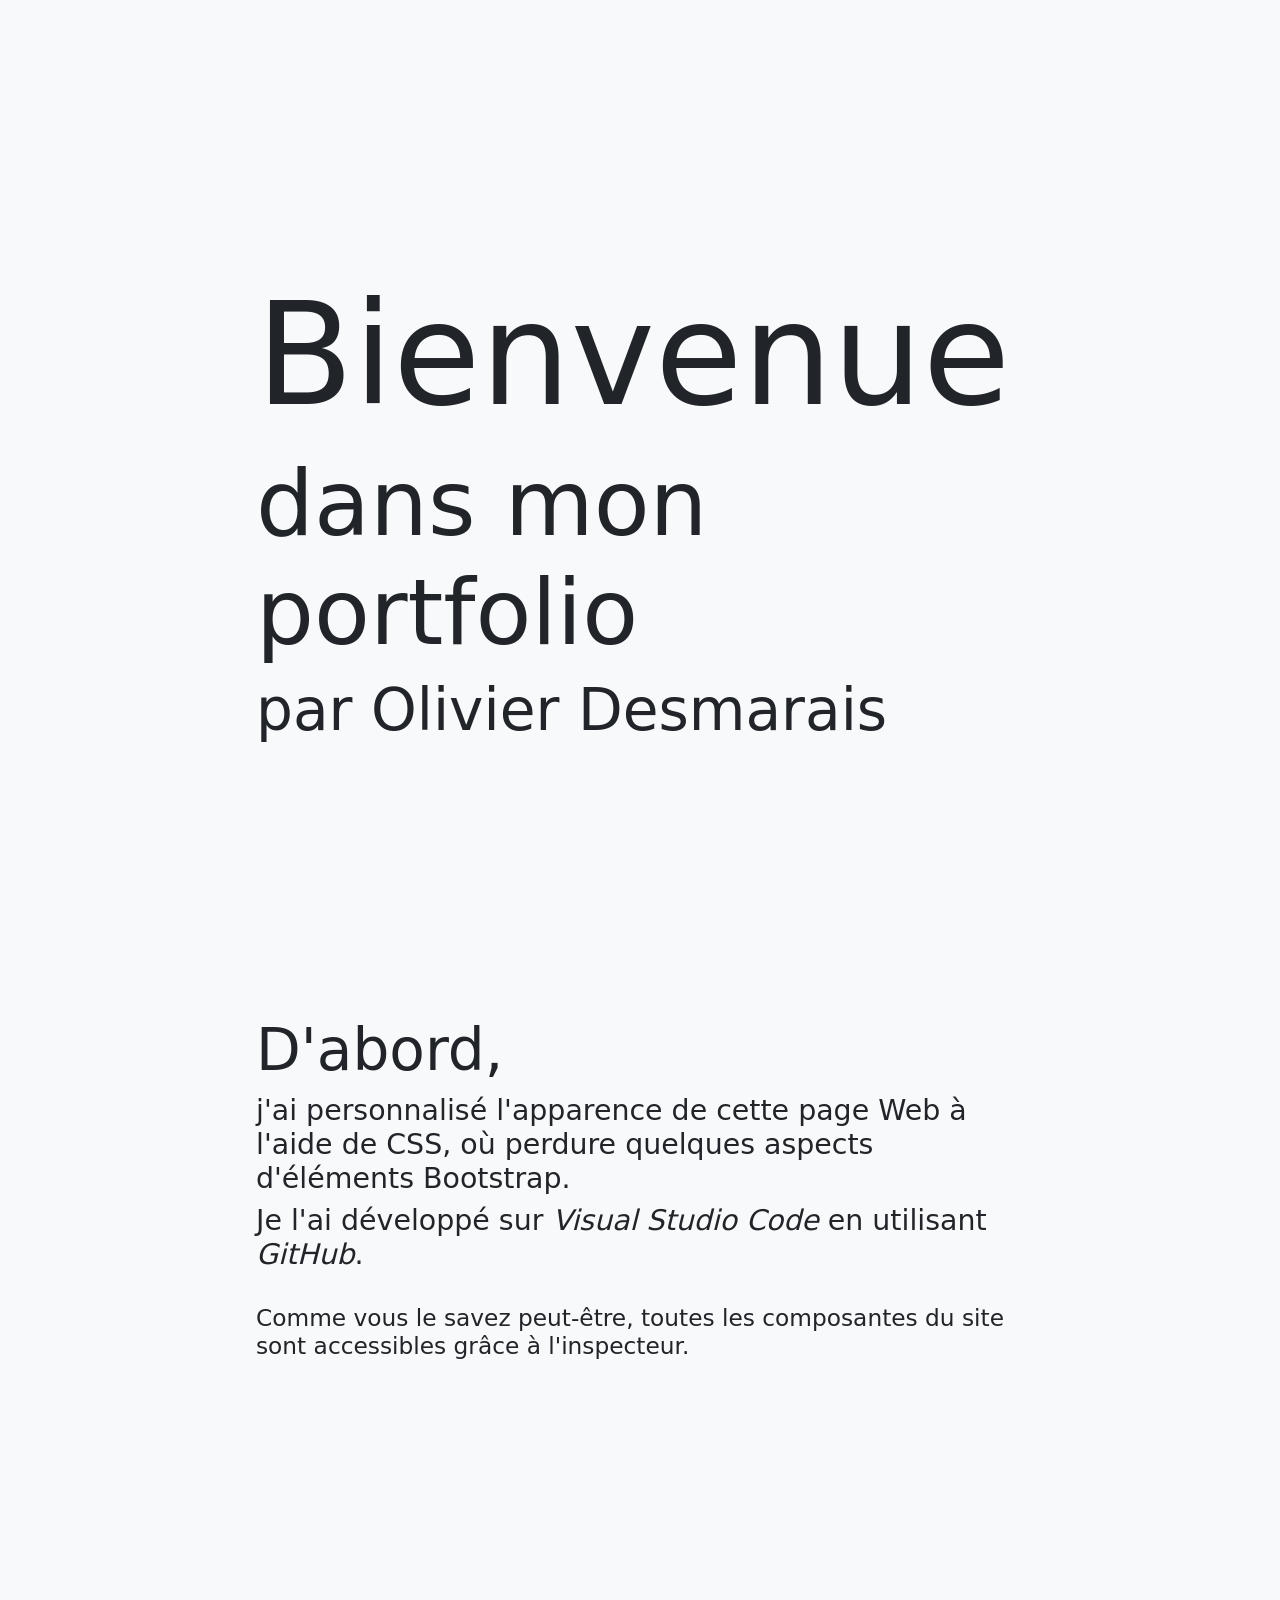
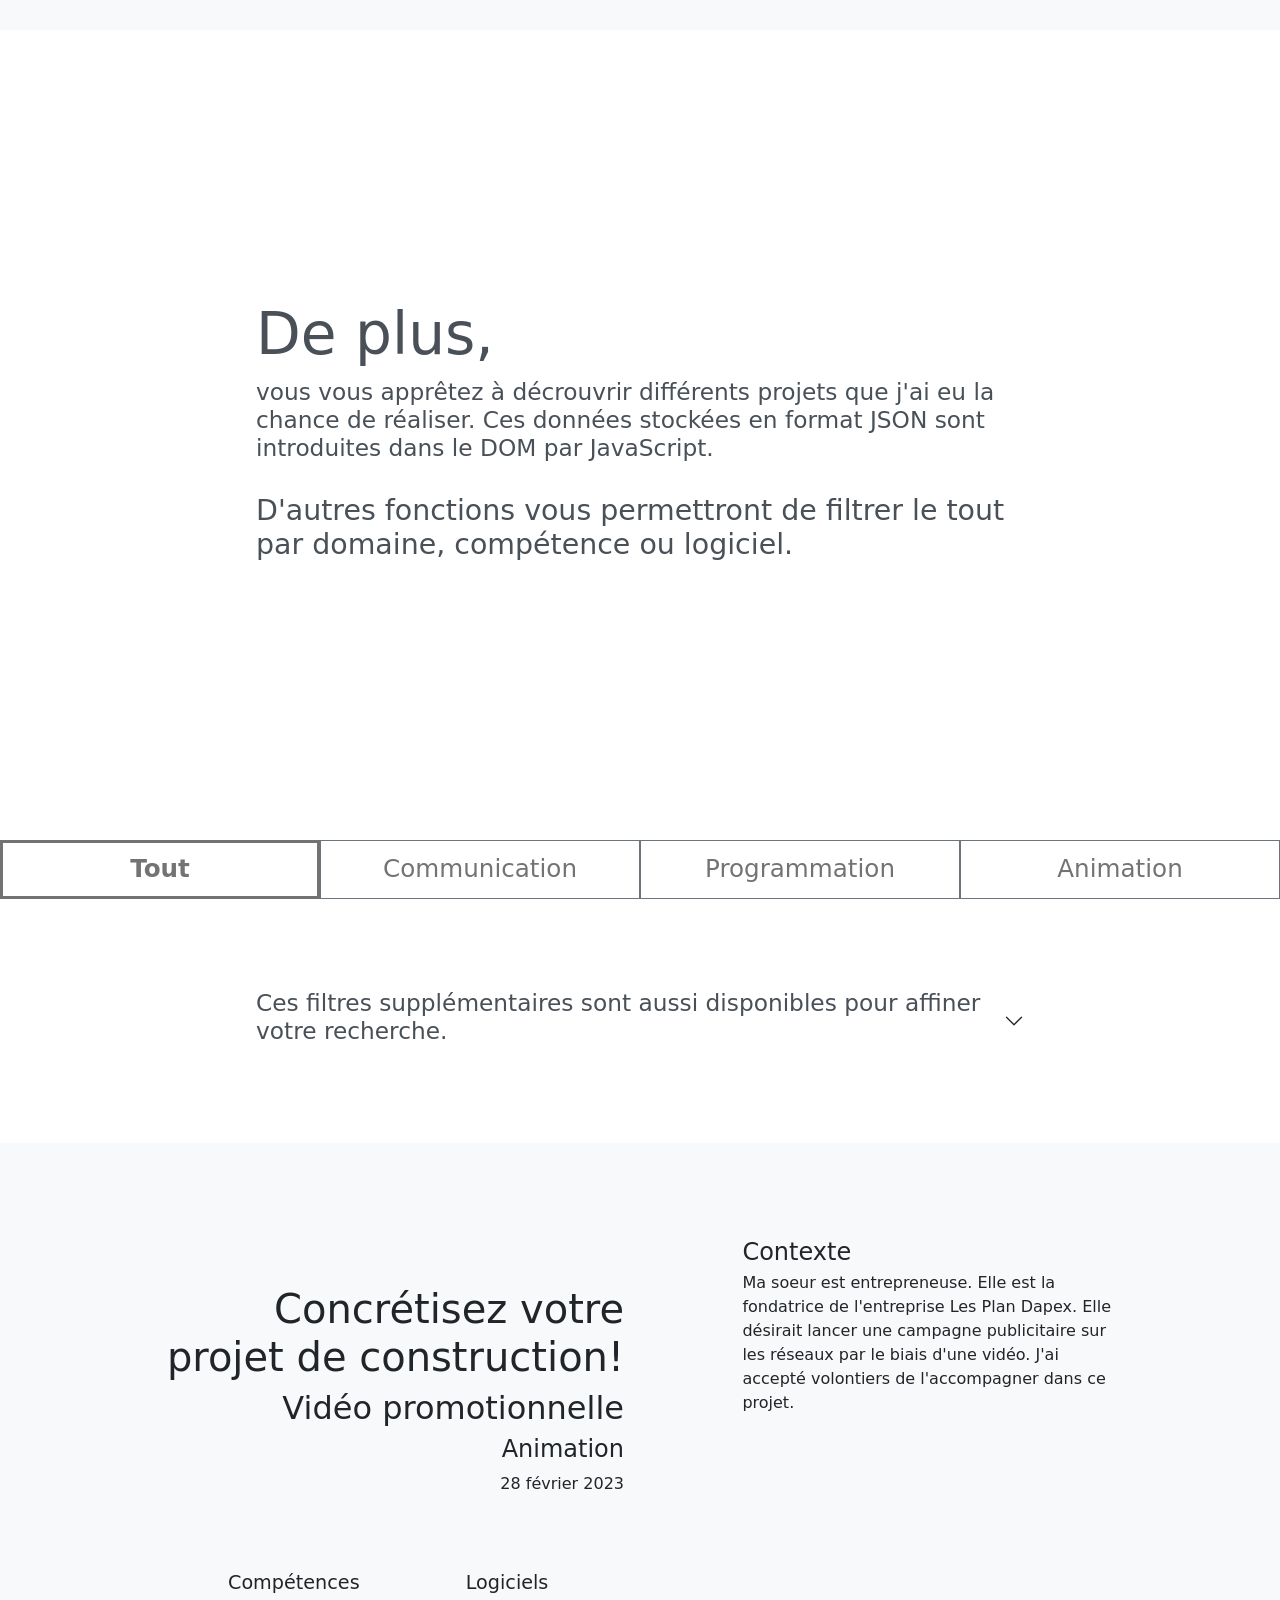
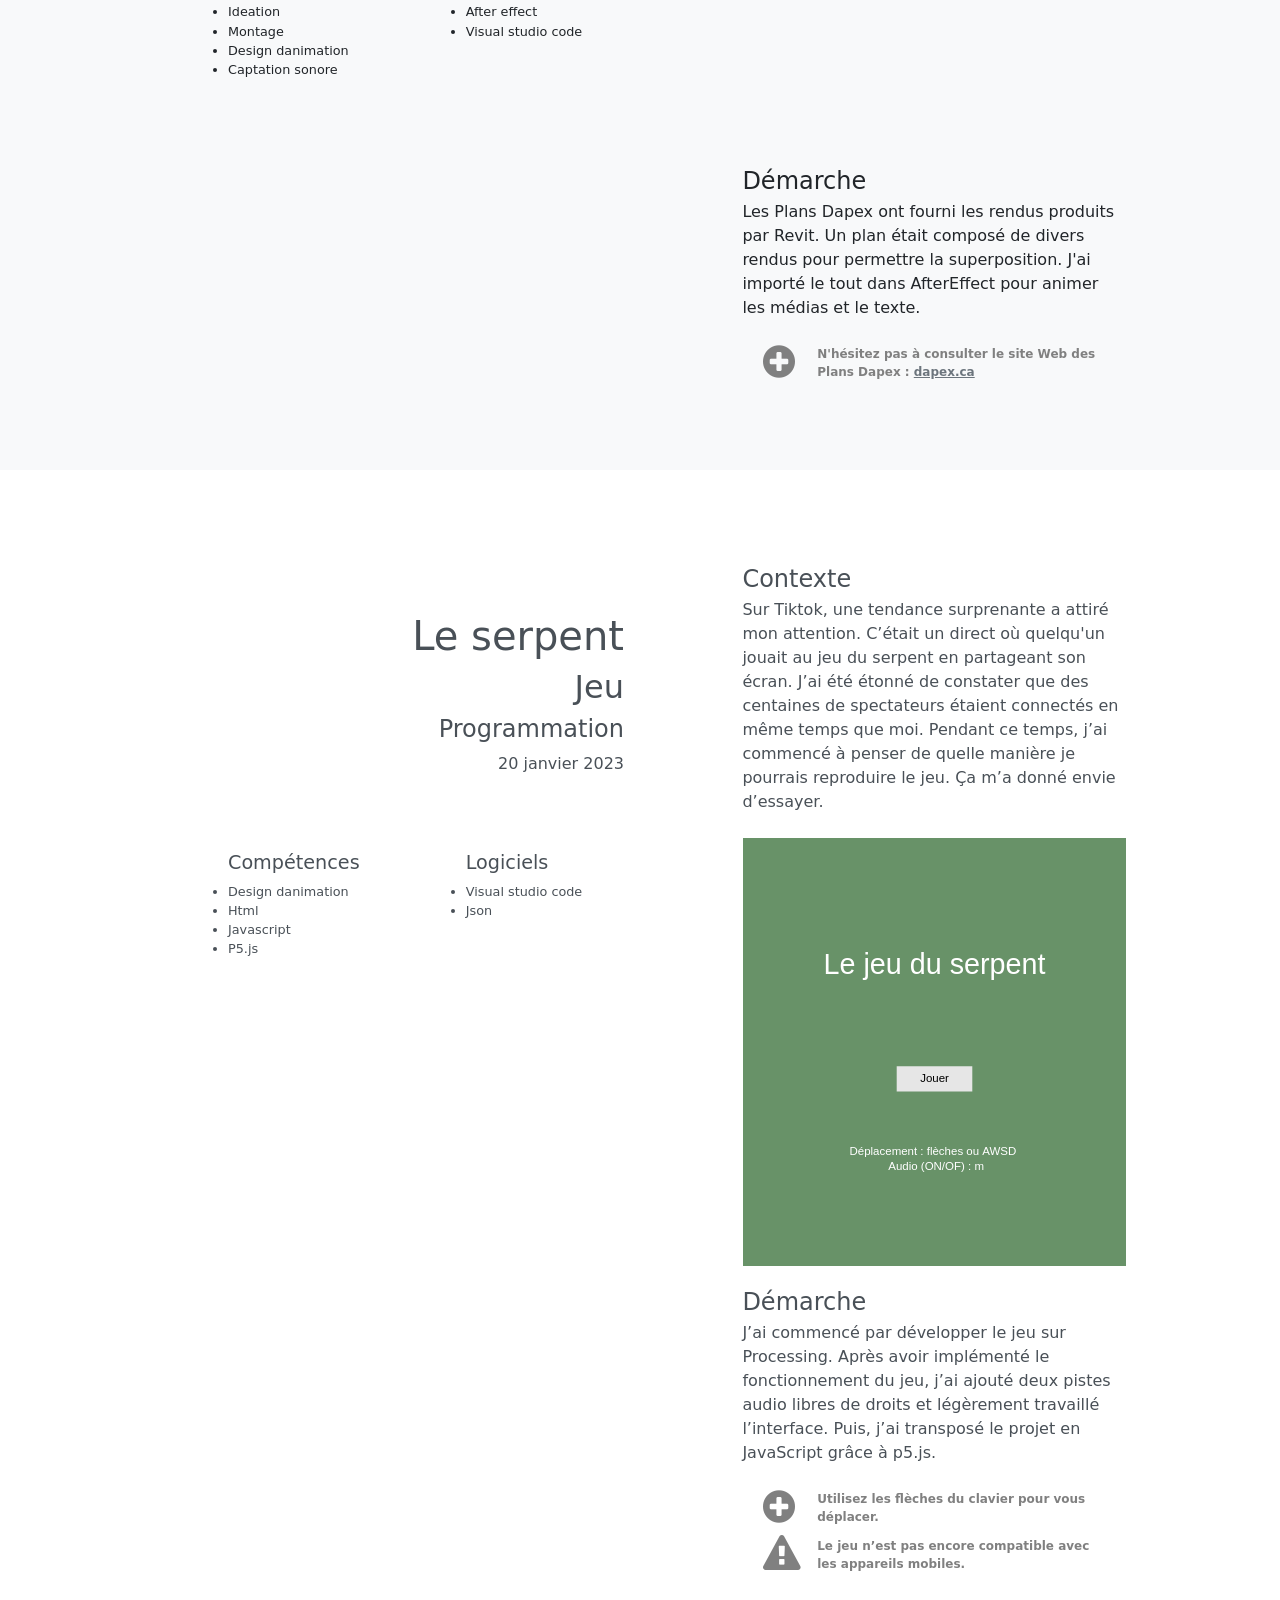
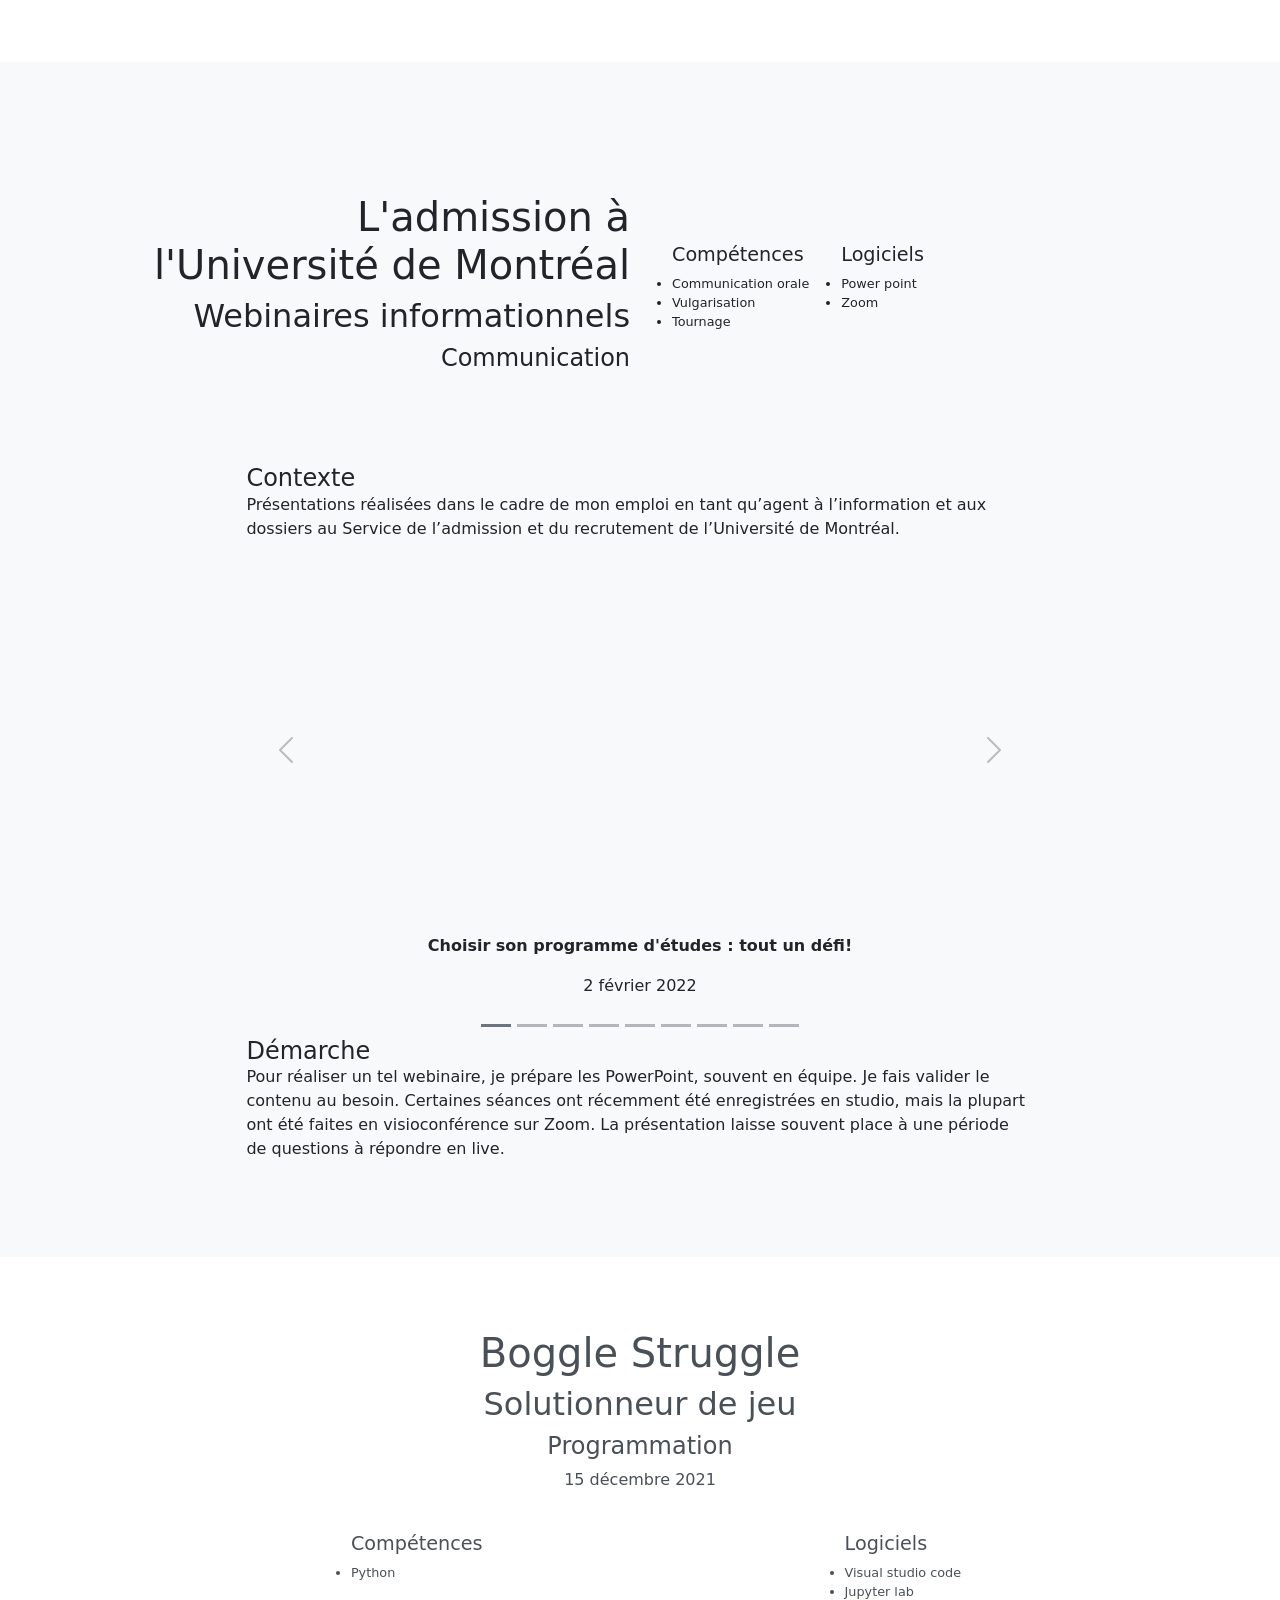
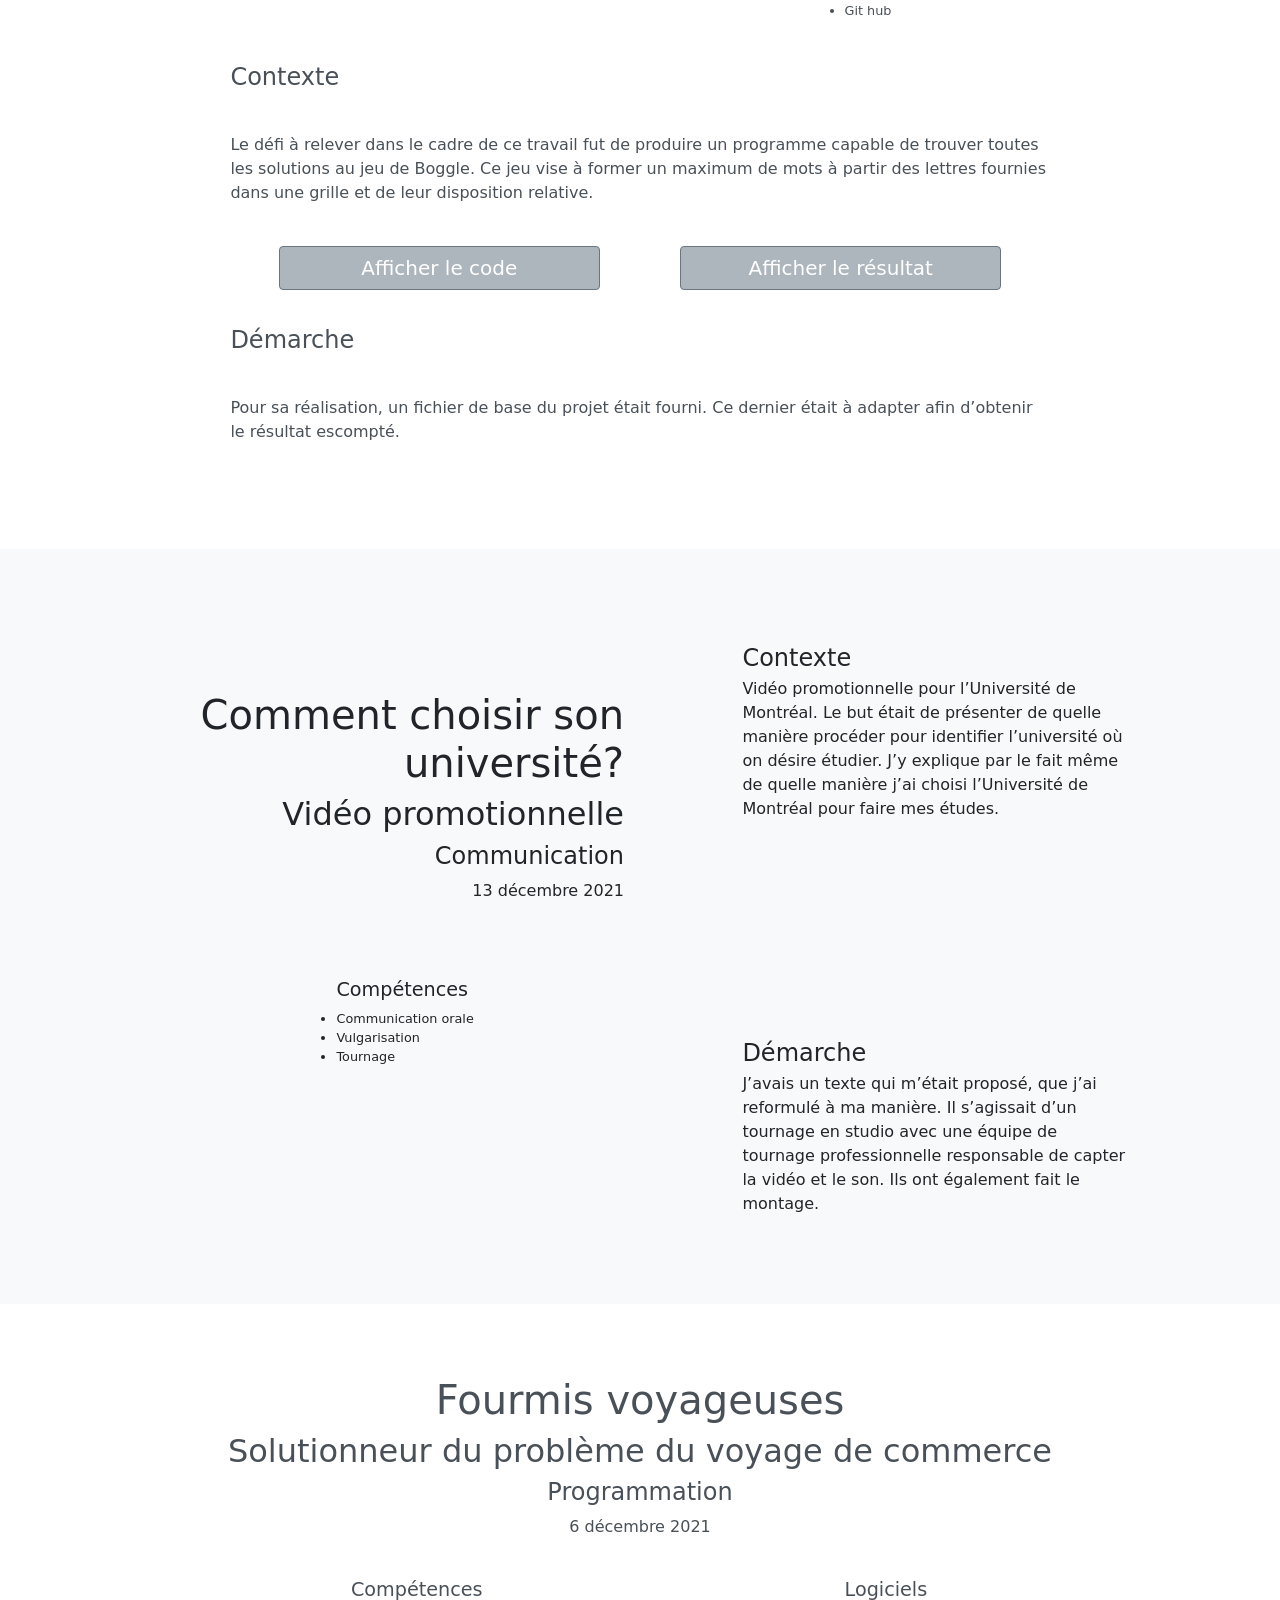
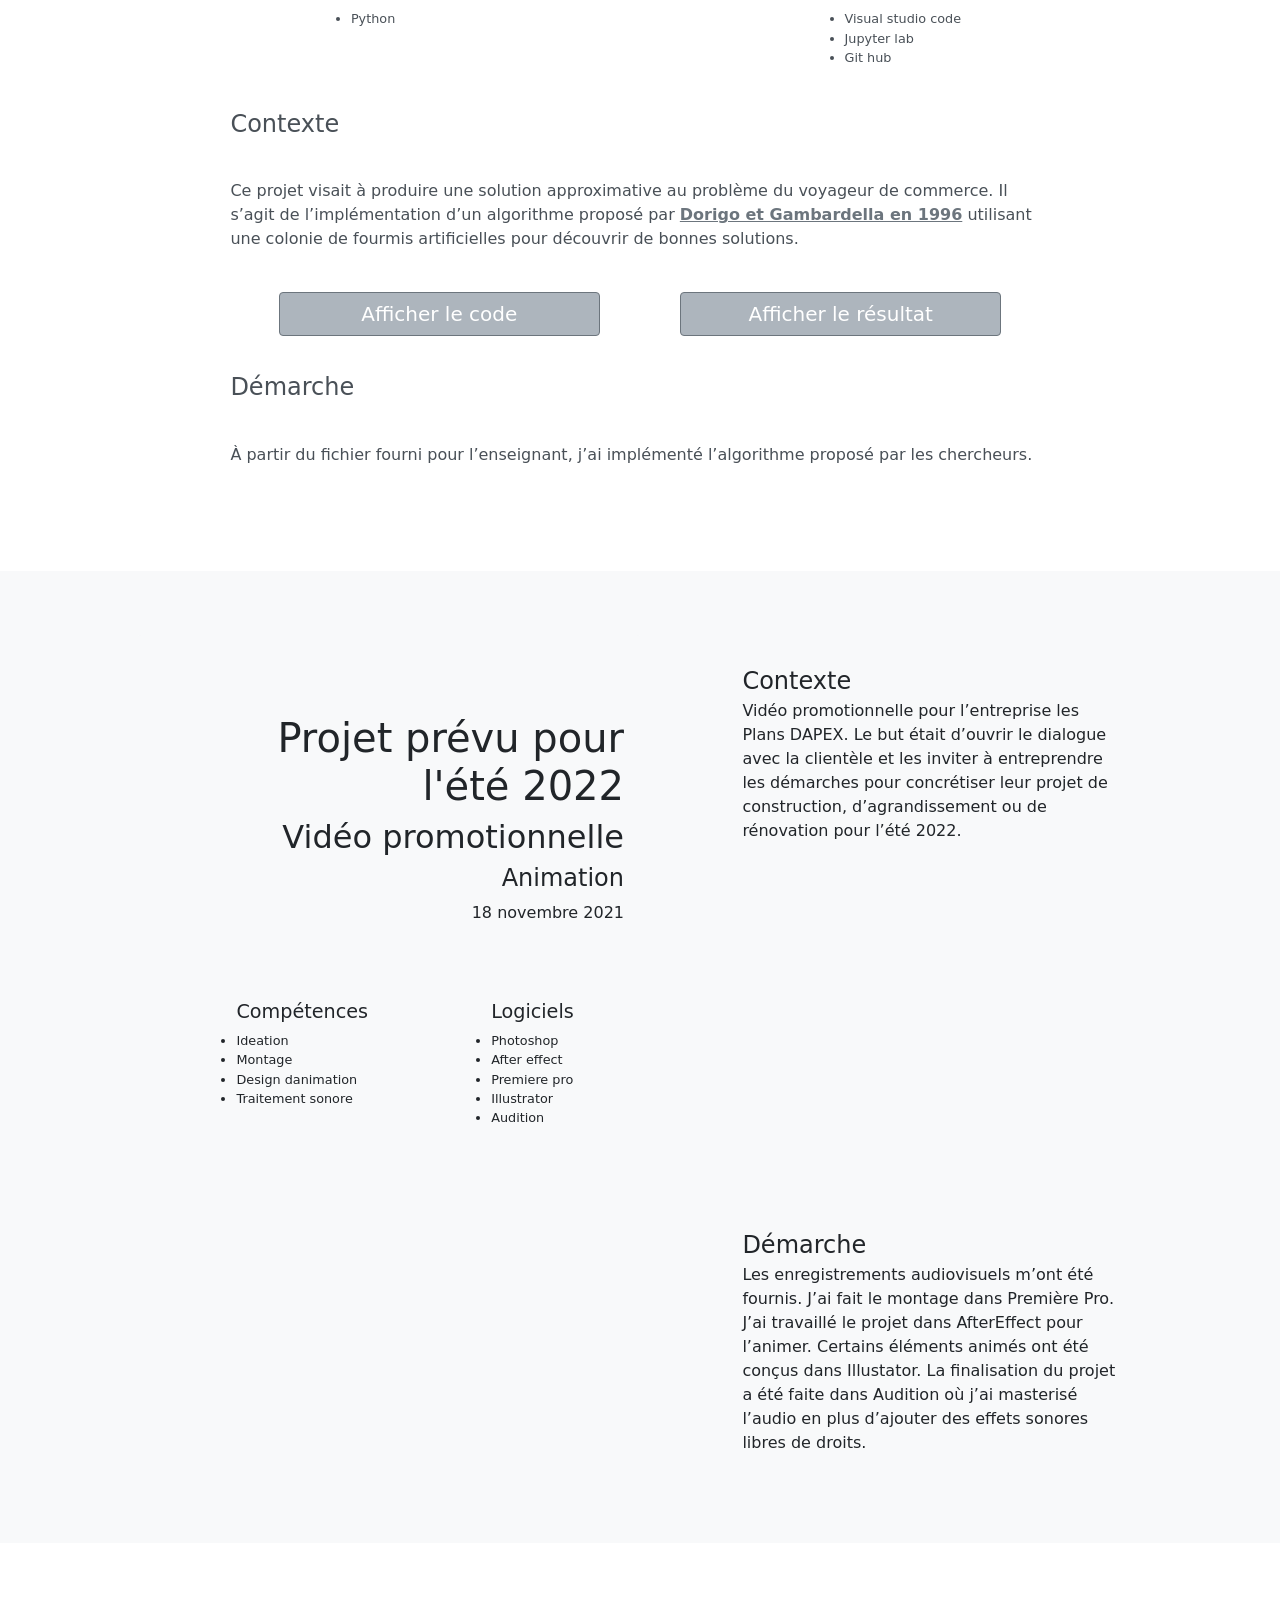
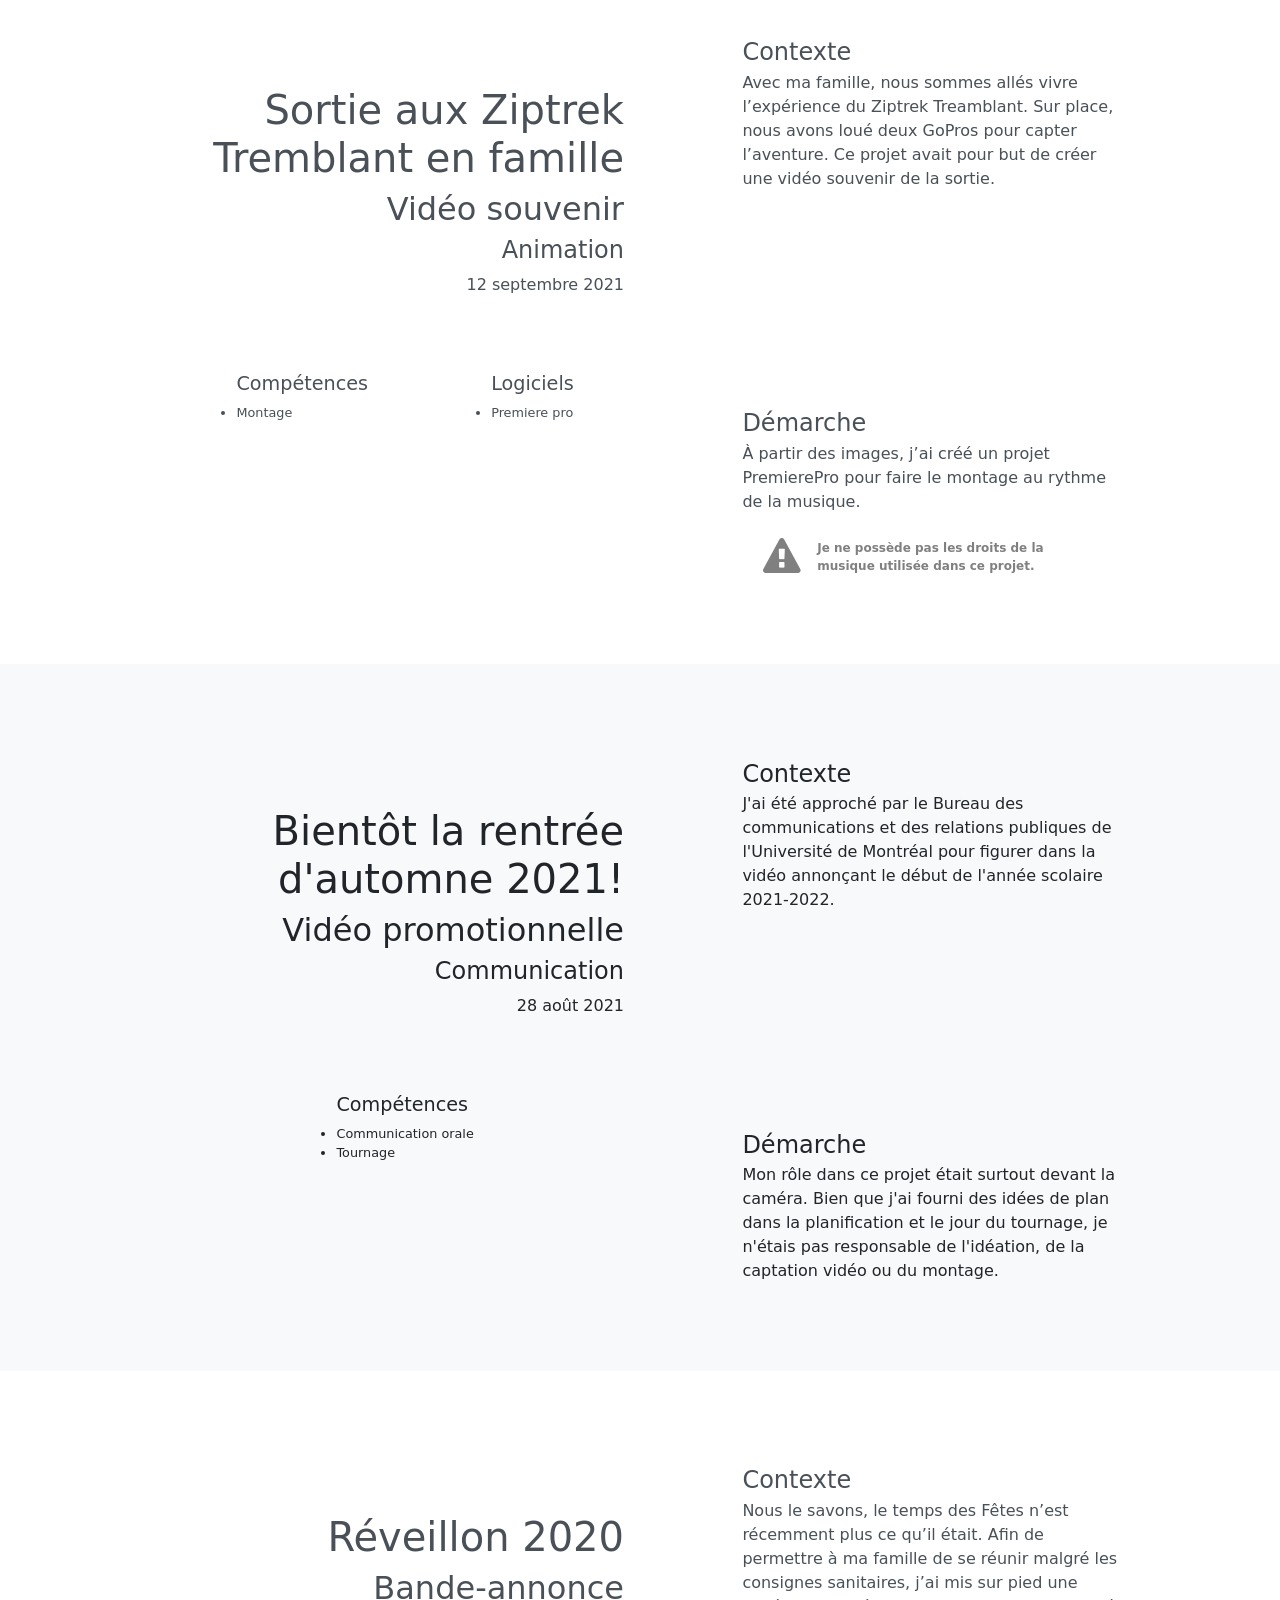
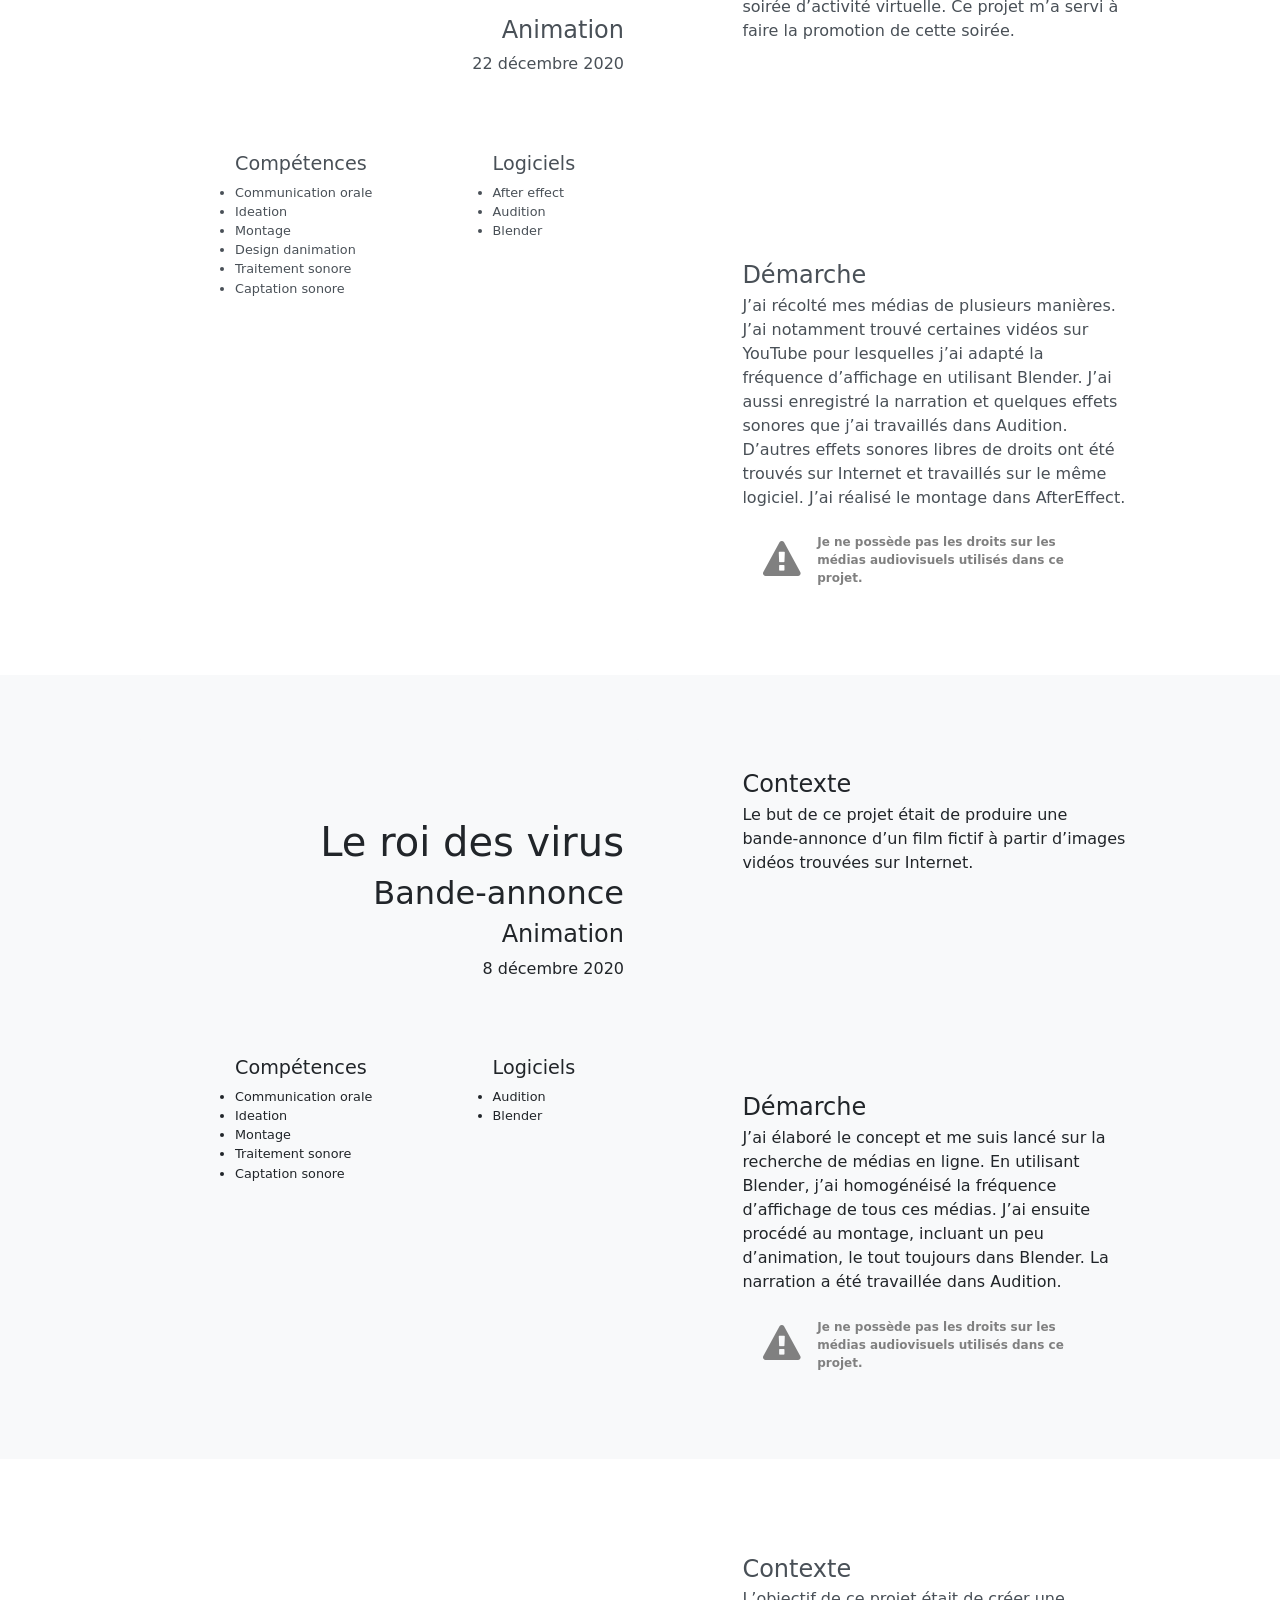
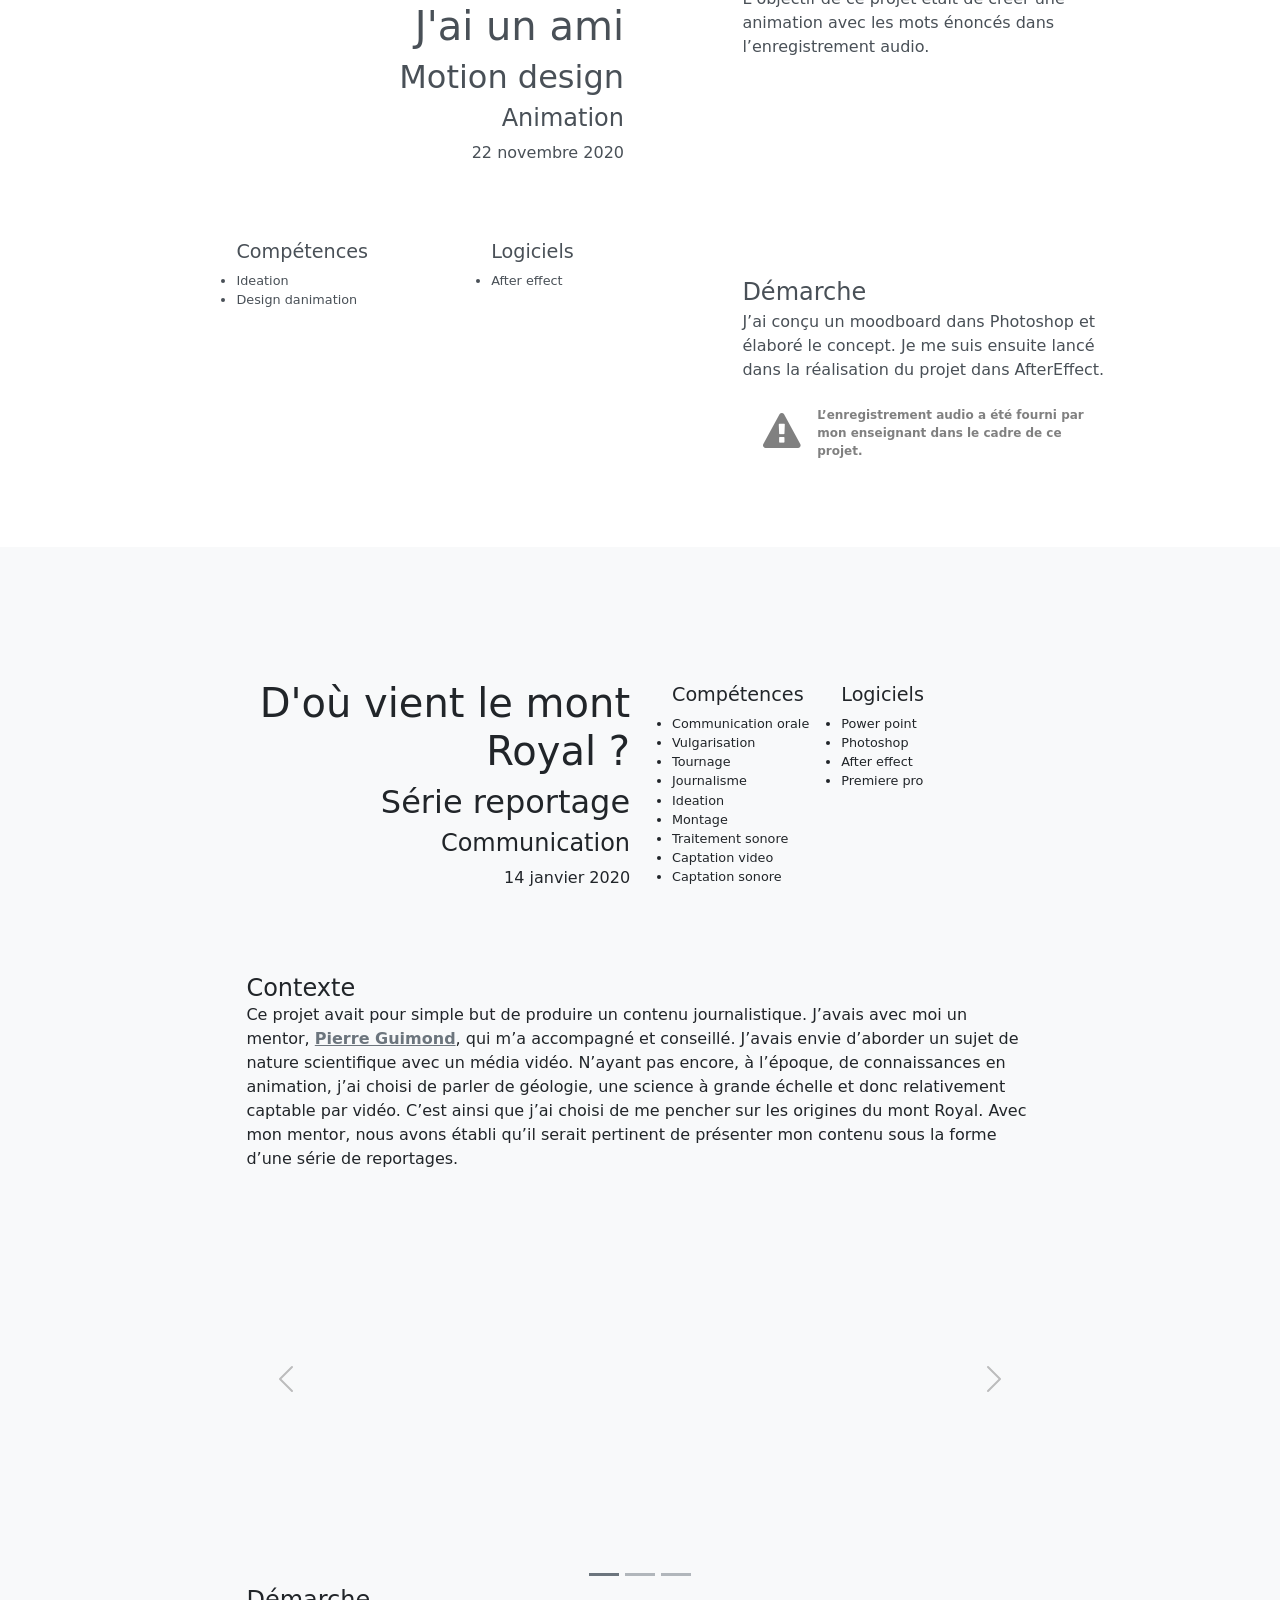
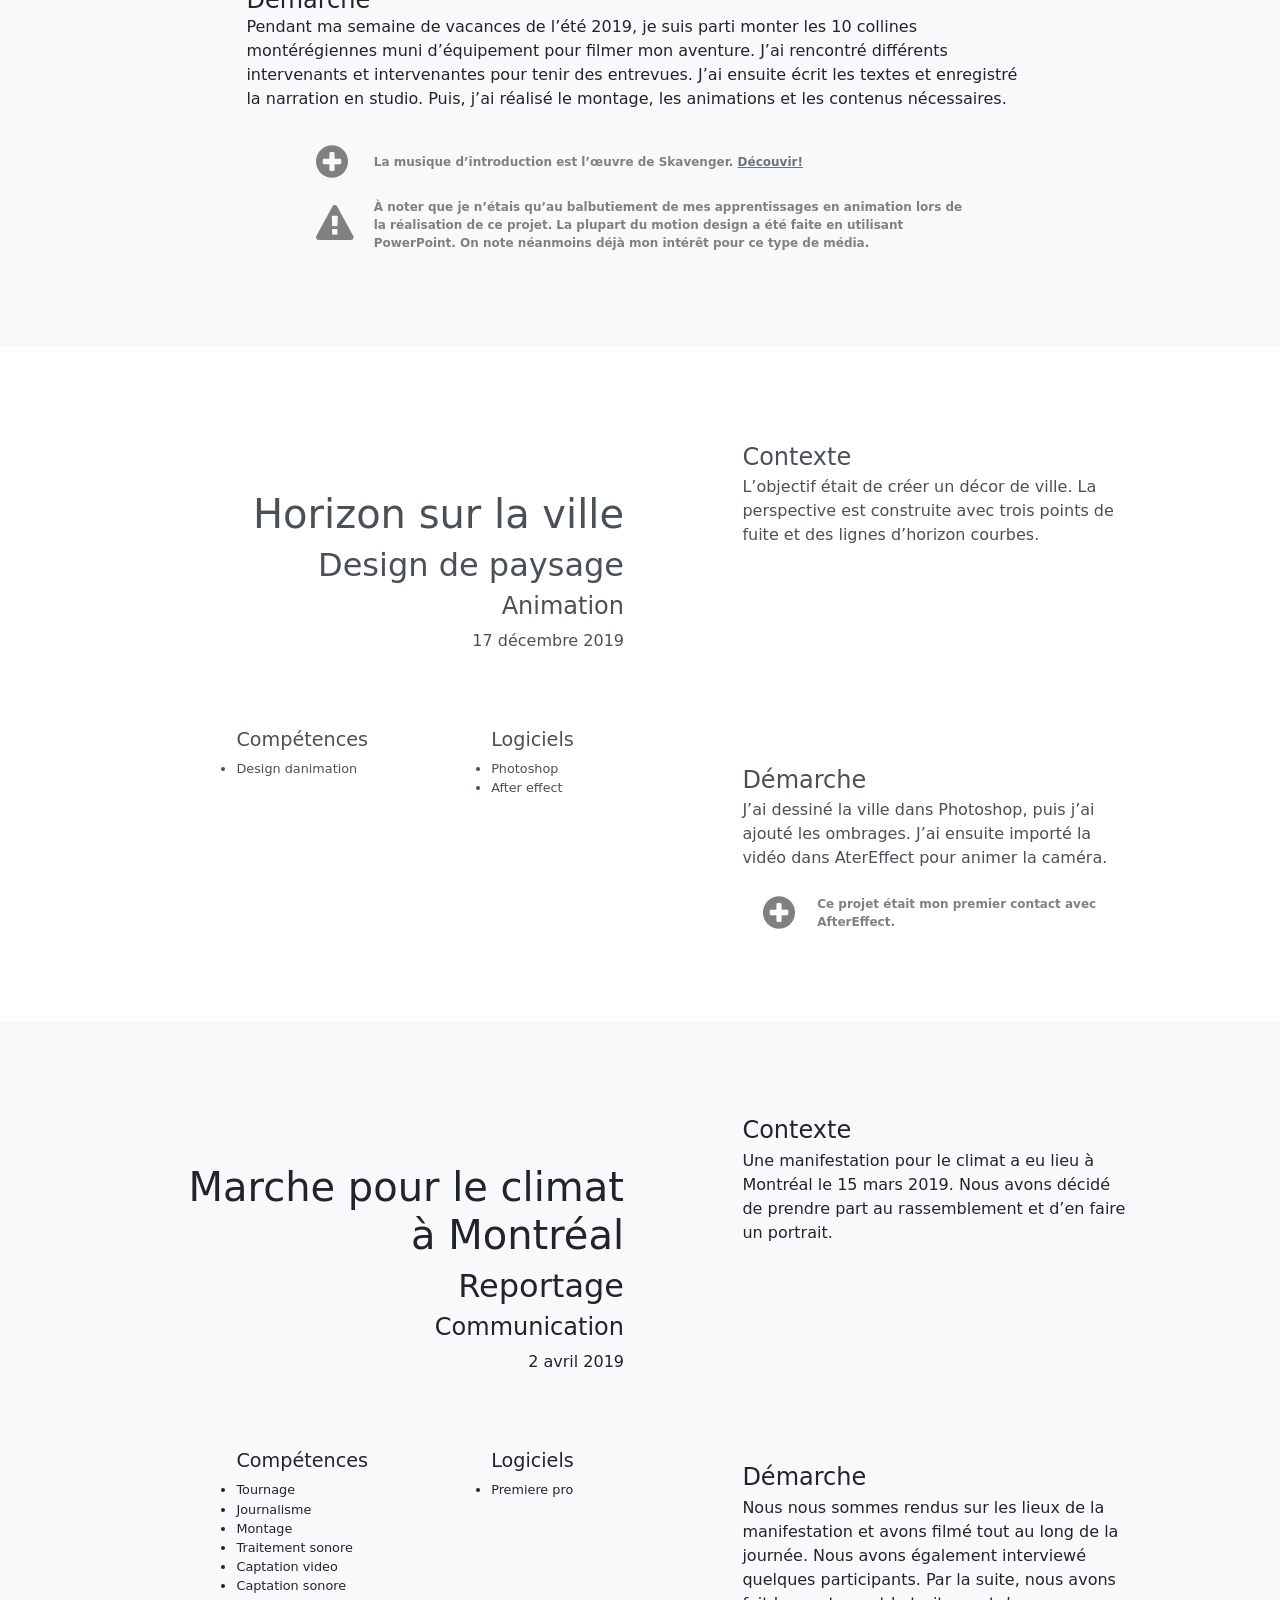
==== commit b764c4c9: "Bug reload sur mobile : Retrait du eventListener de resize Je ne suis pas certain de du rôle de la f" ====
--- a/index.html
+++ b/index.html
@@ -134,7 +134,7 @@
         olidesmarais@hotmail.com<br>
         (514) 404-7808</p>
         <p><strong>Dernière mise à jour</strong><br>
-            29 mars 2023</p>
+            21 février 2025</p>
     </footer>
   </body>
 </html>
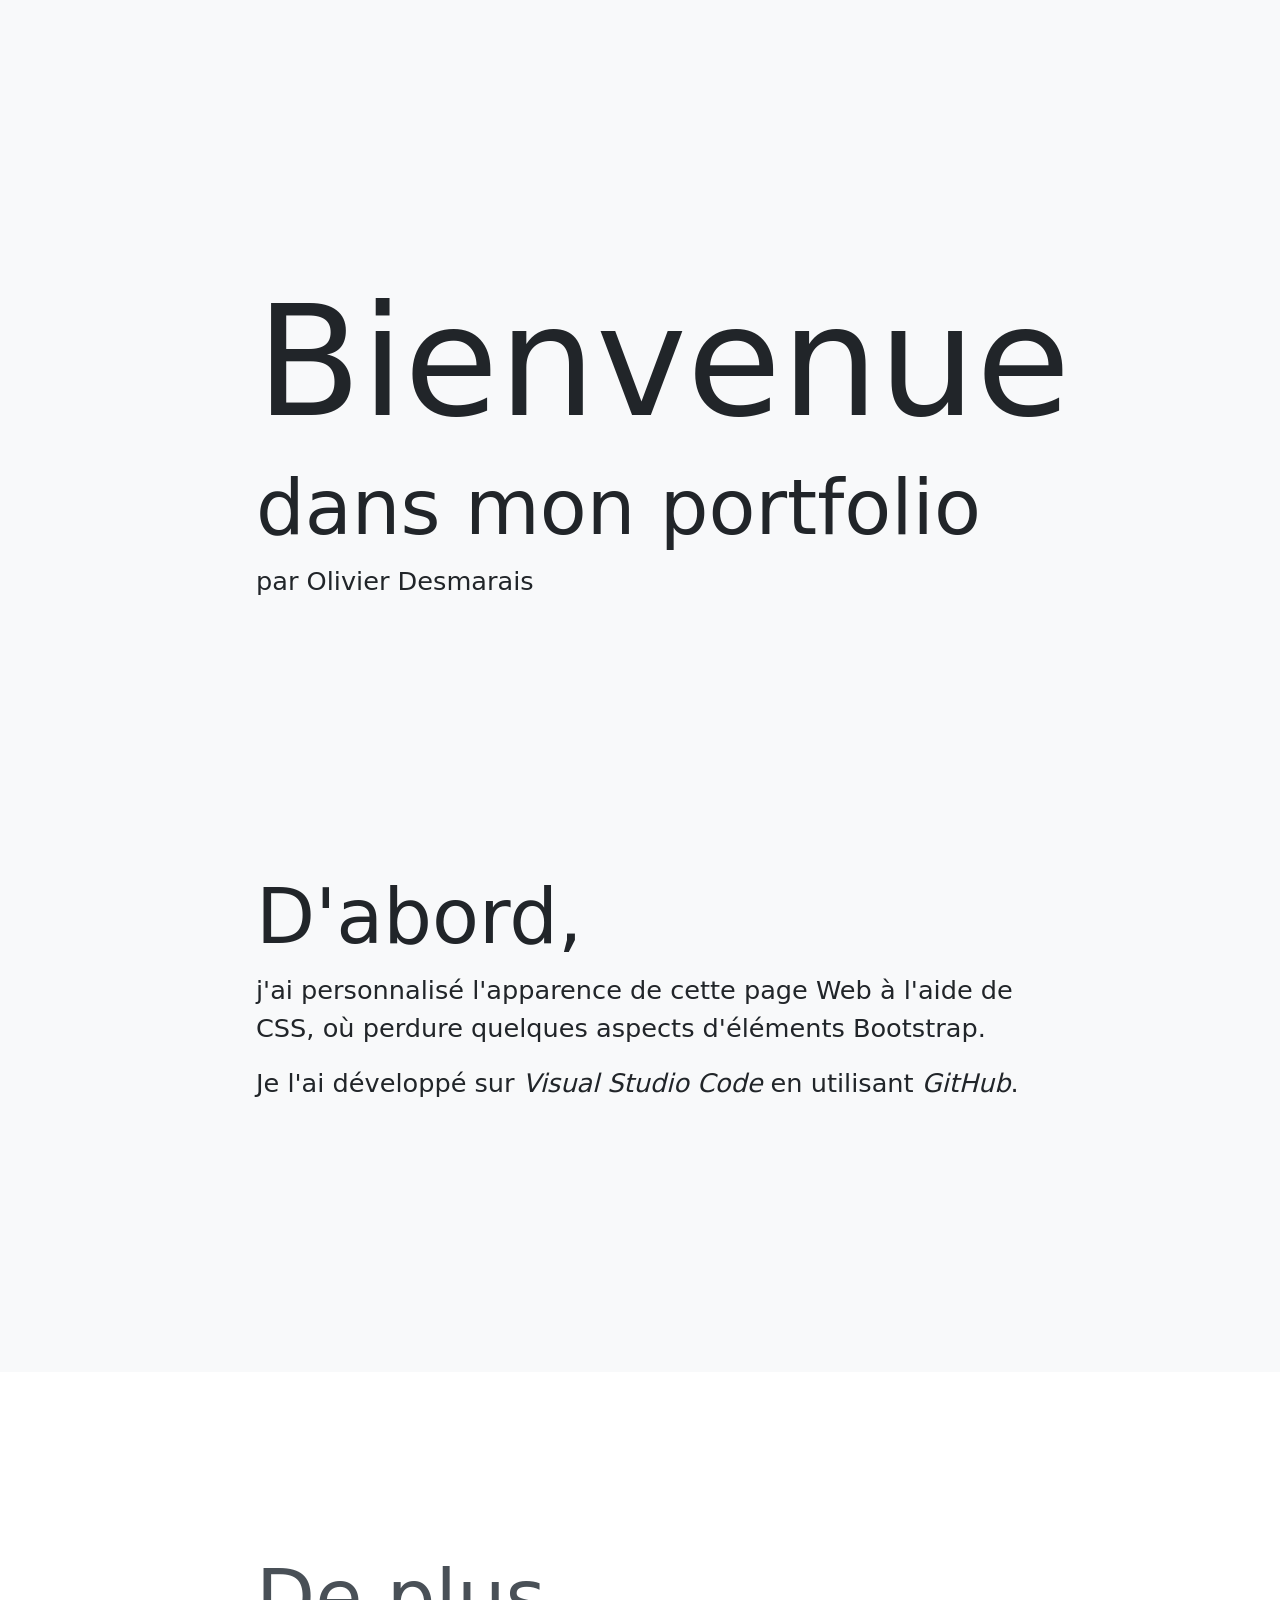
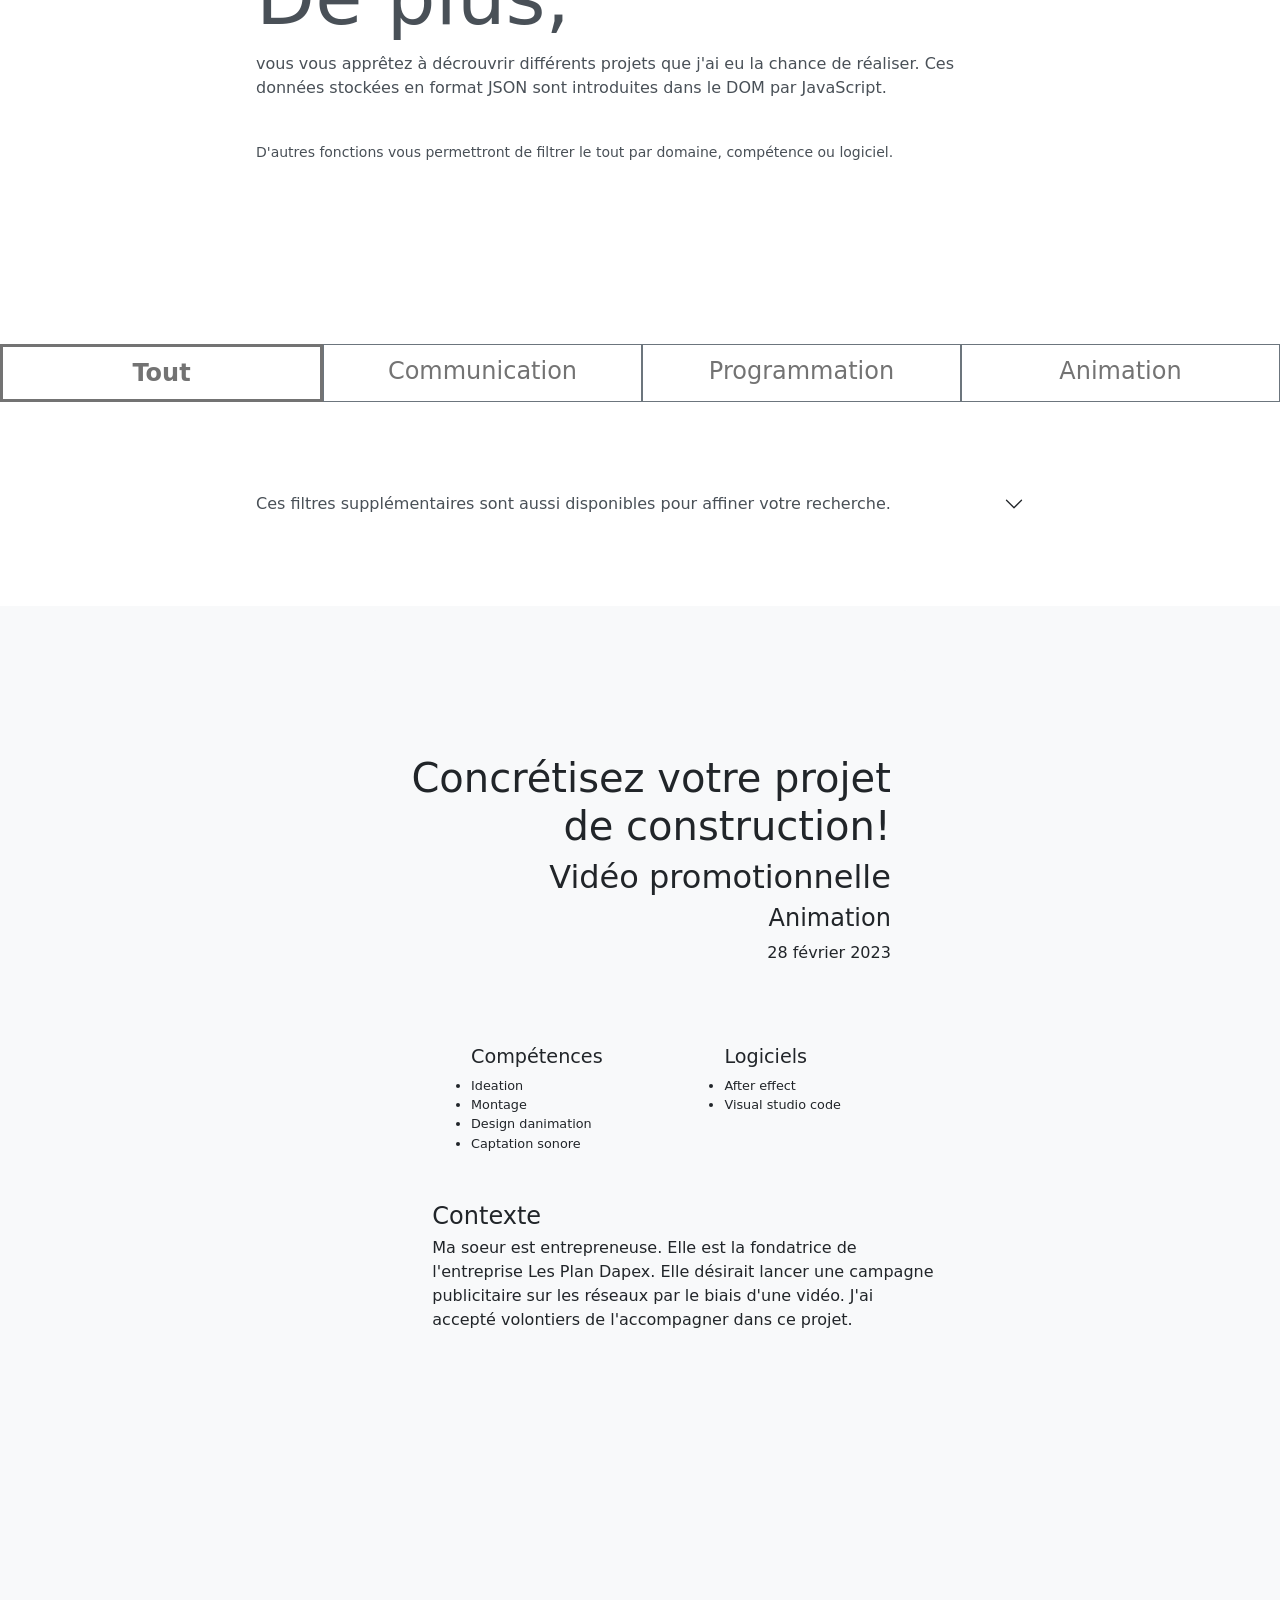
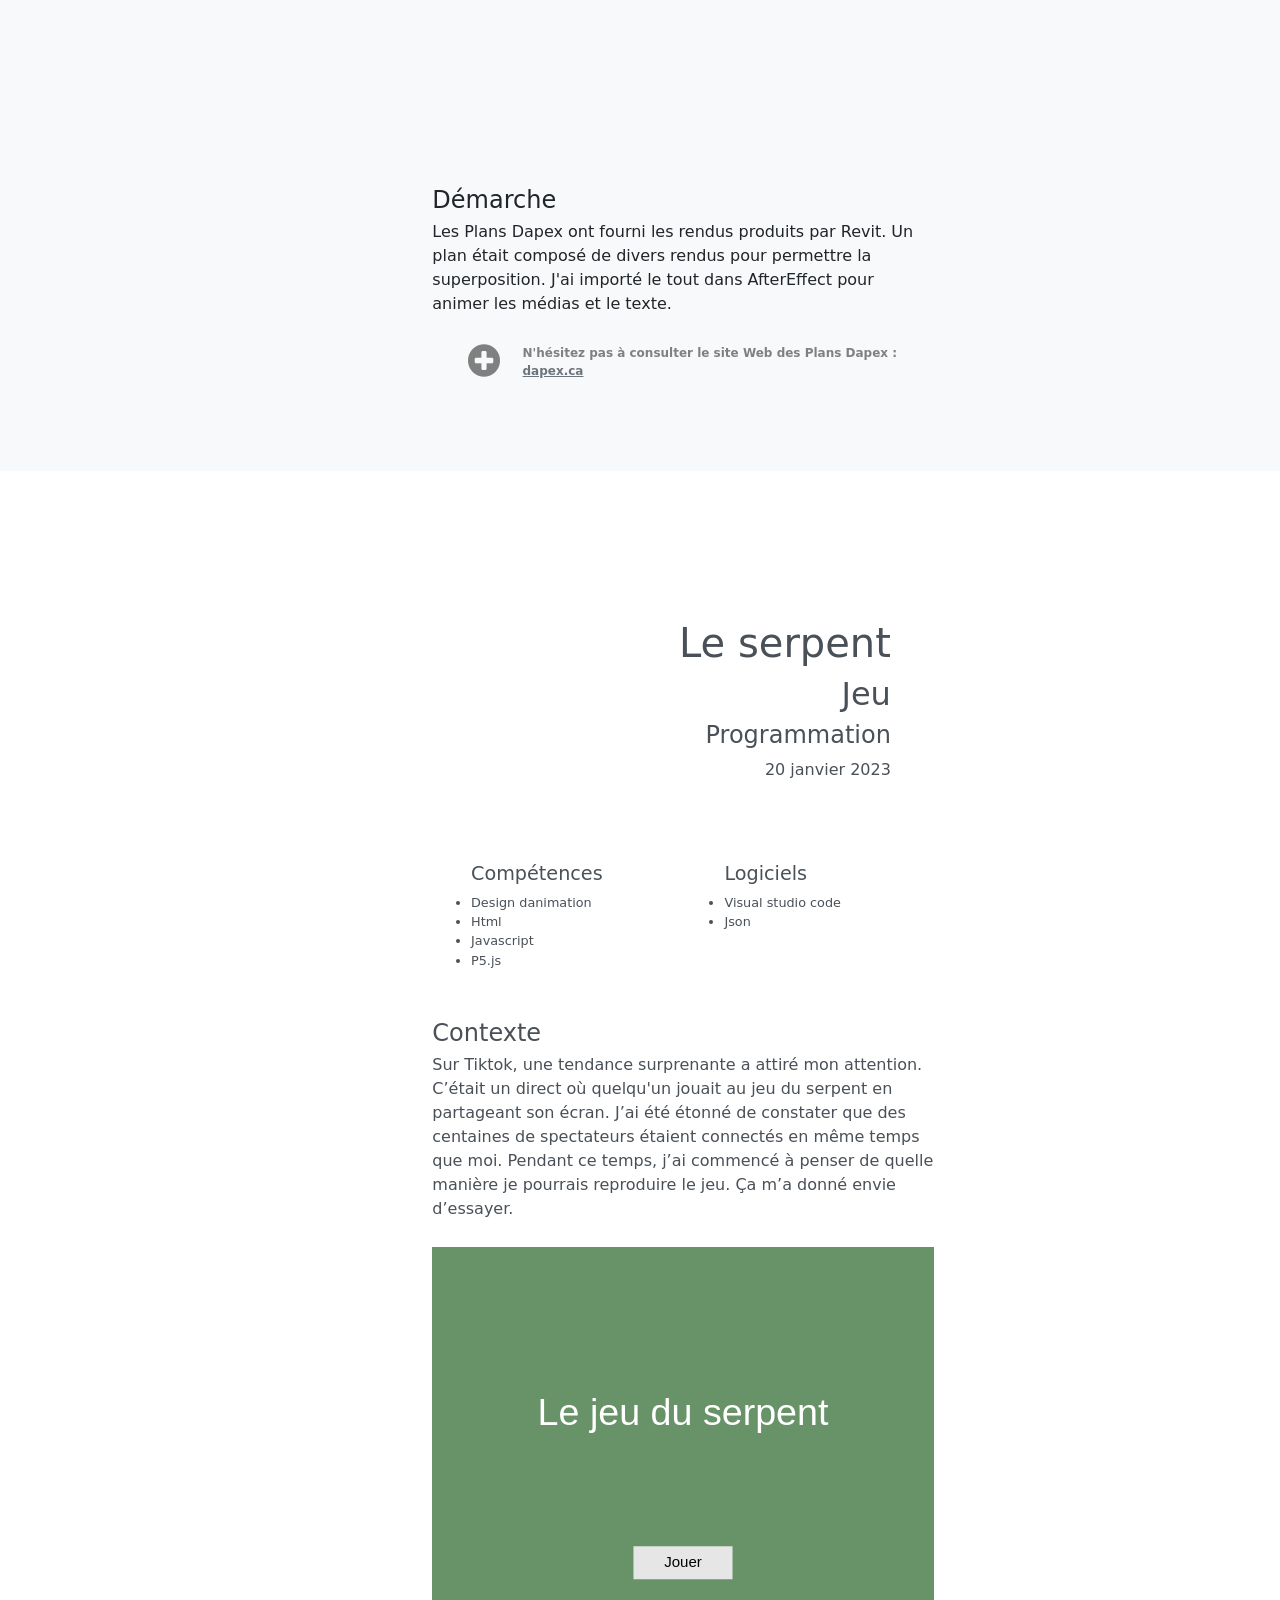
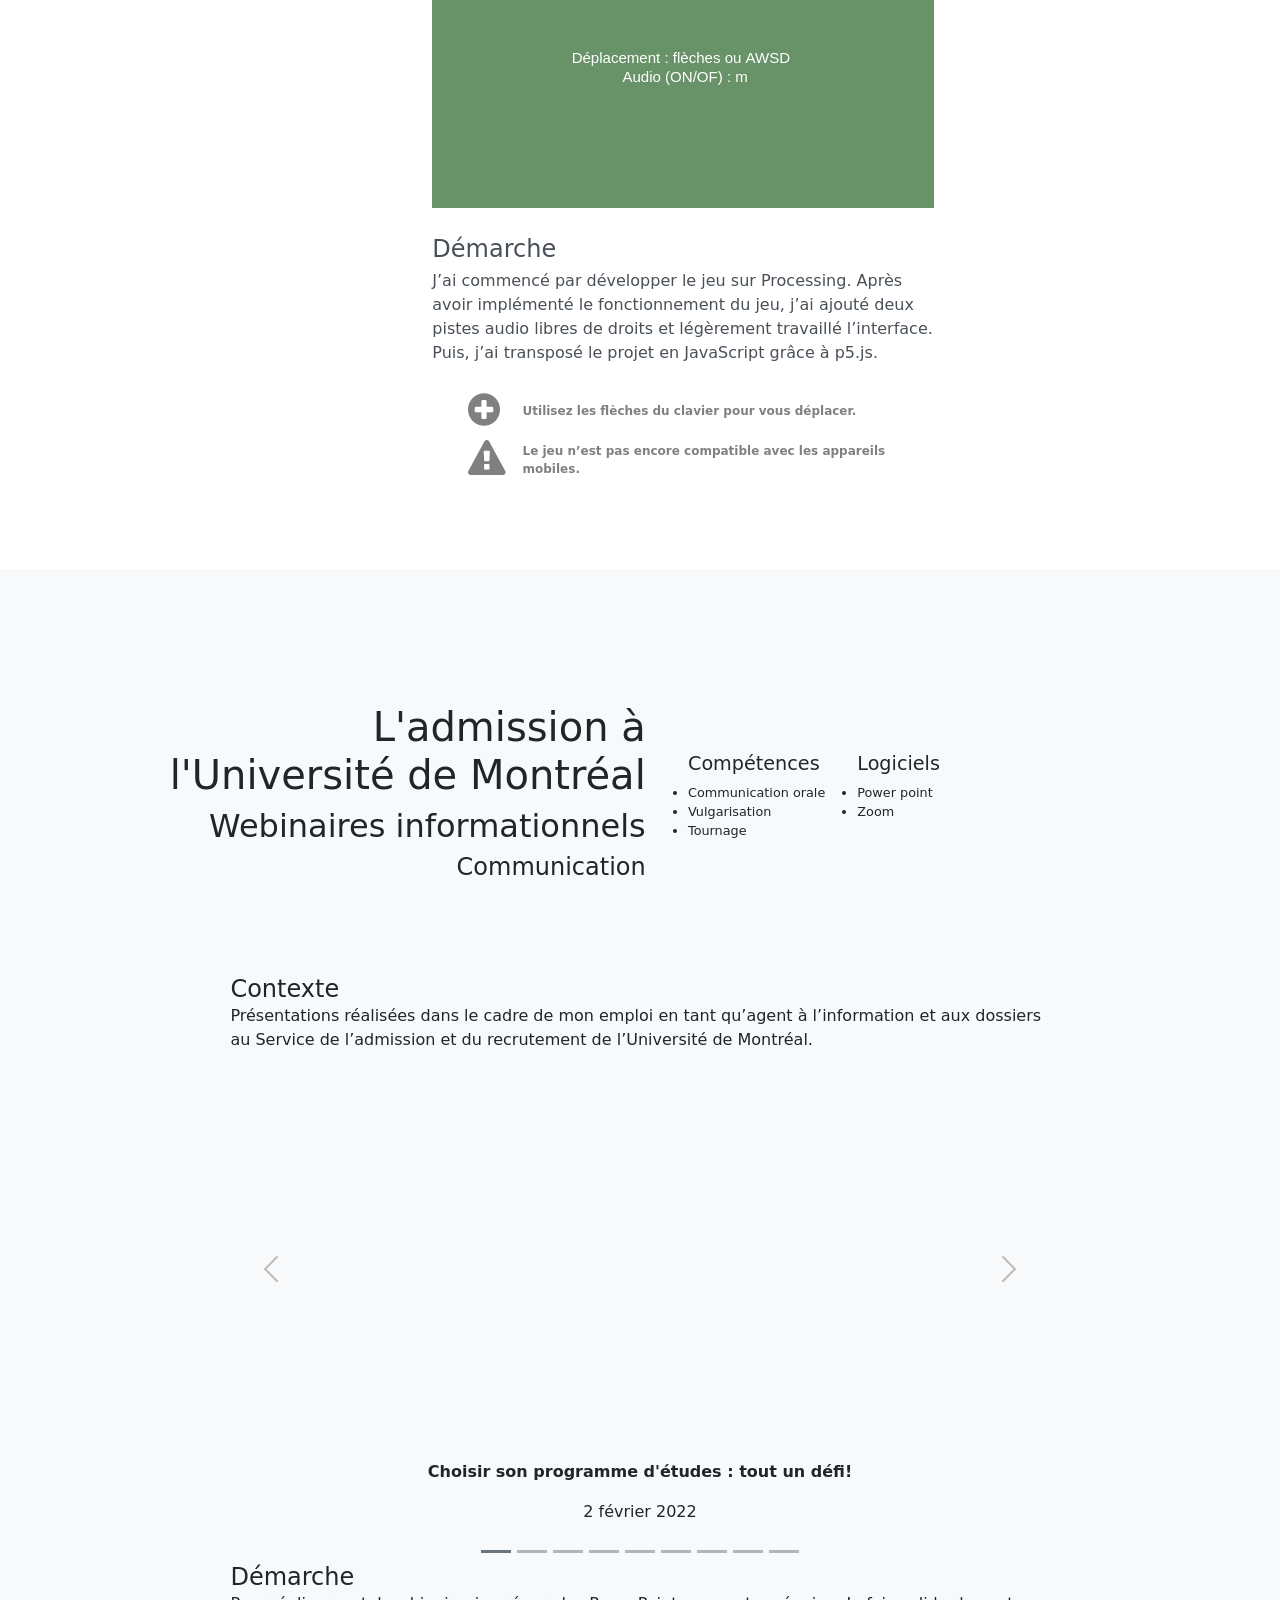
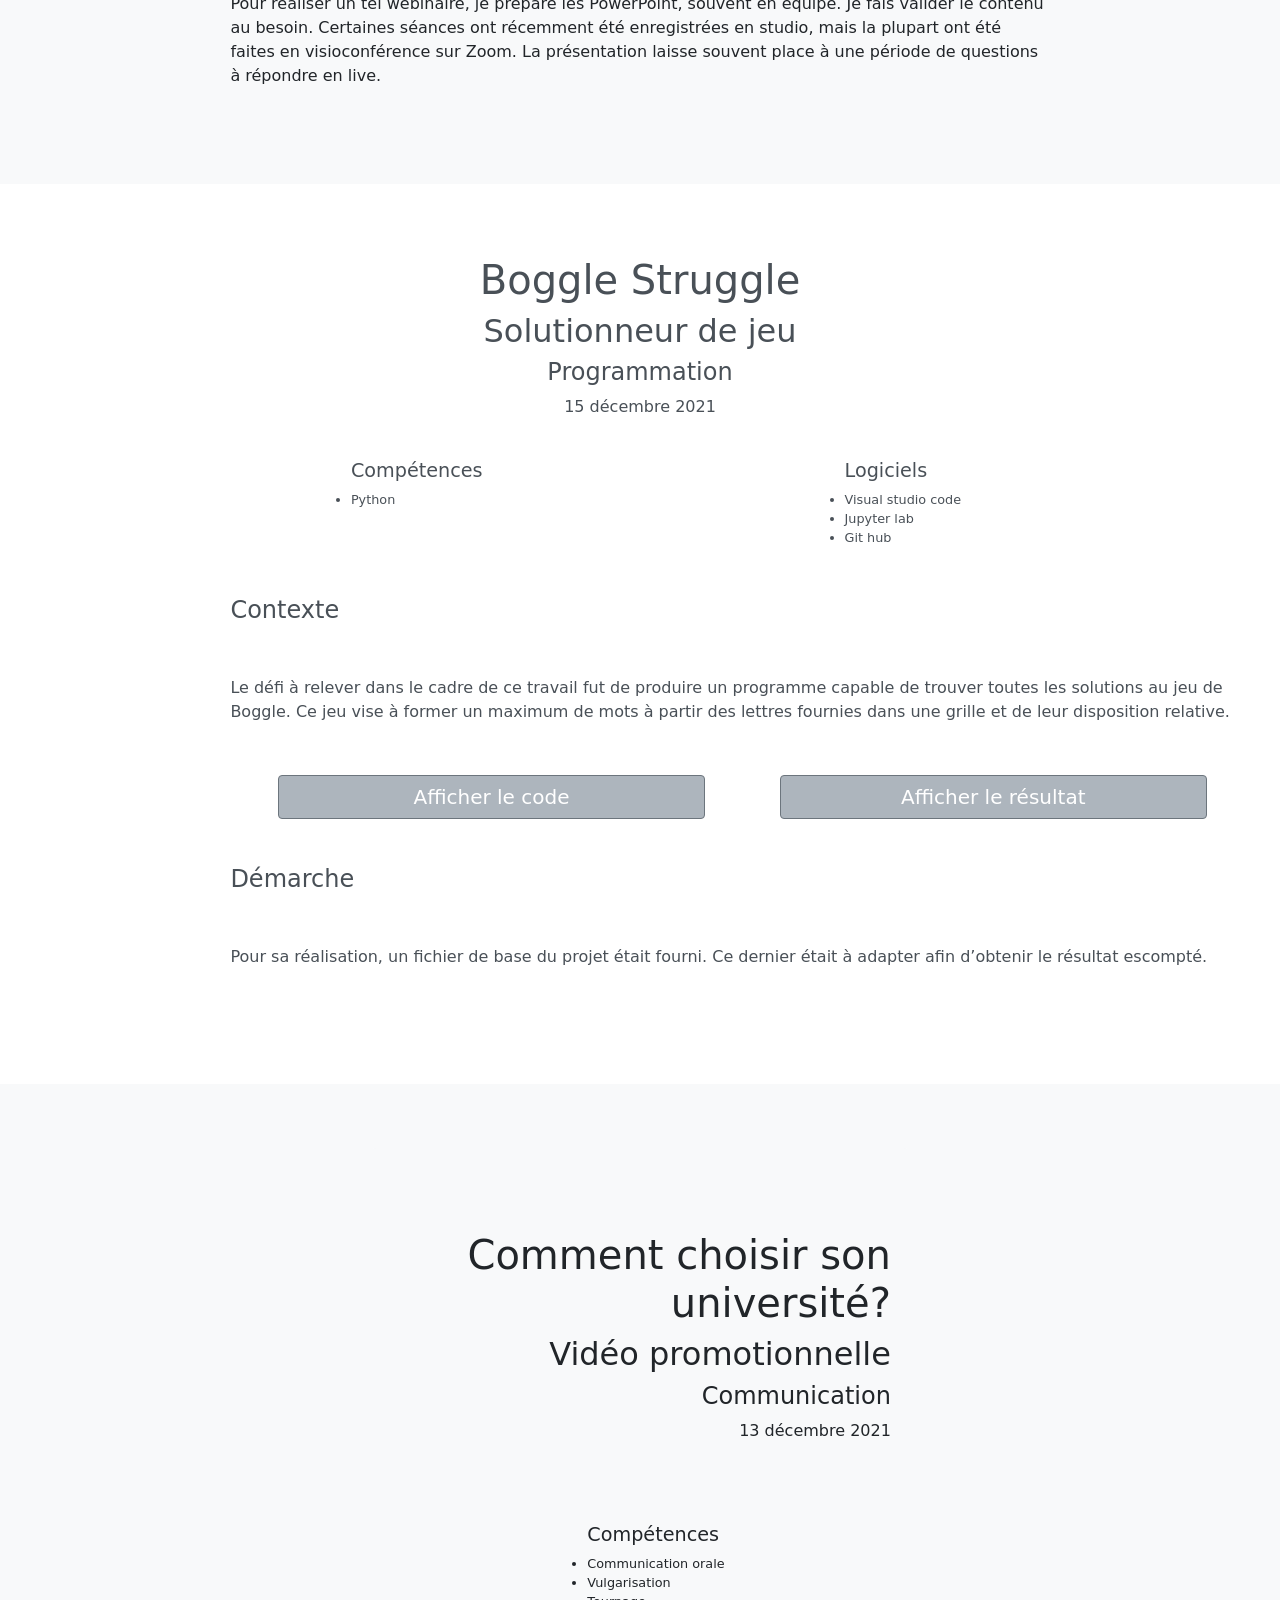
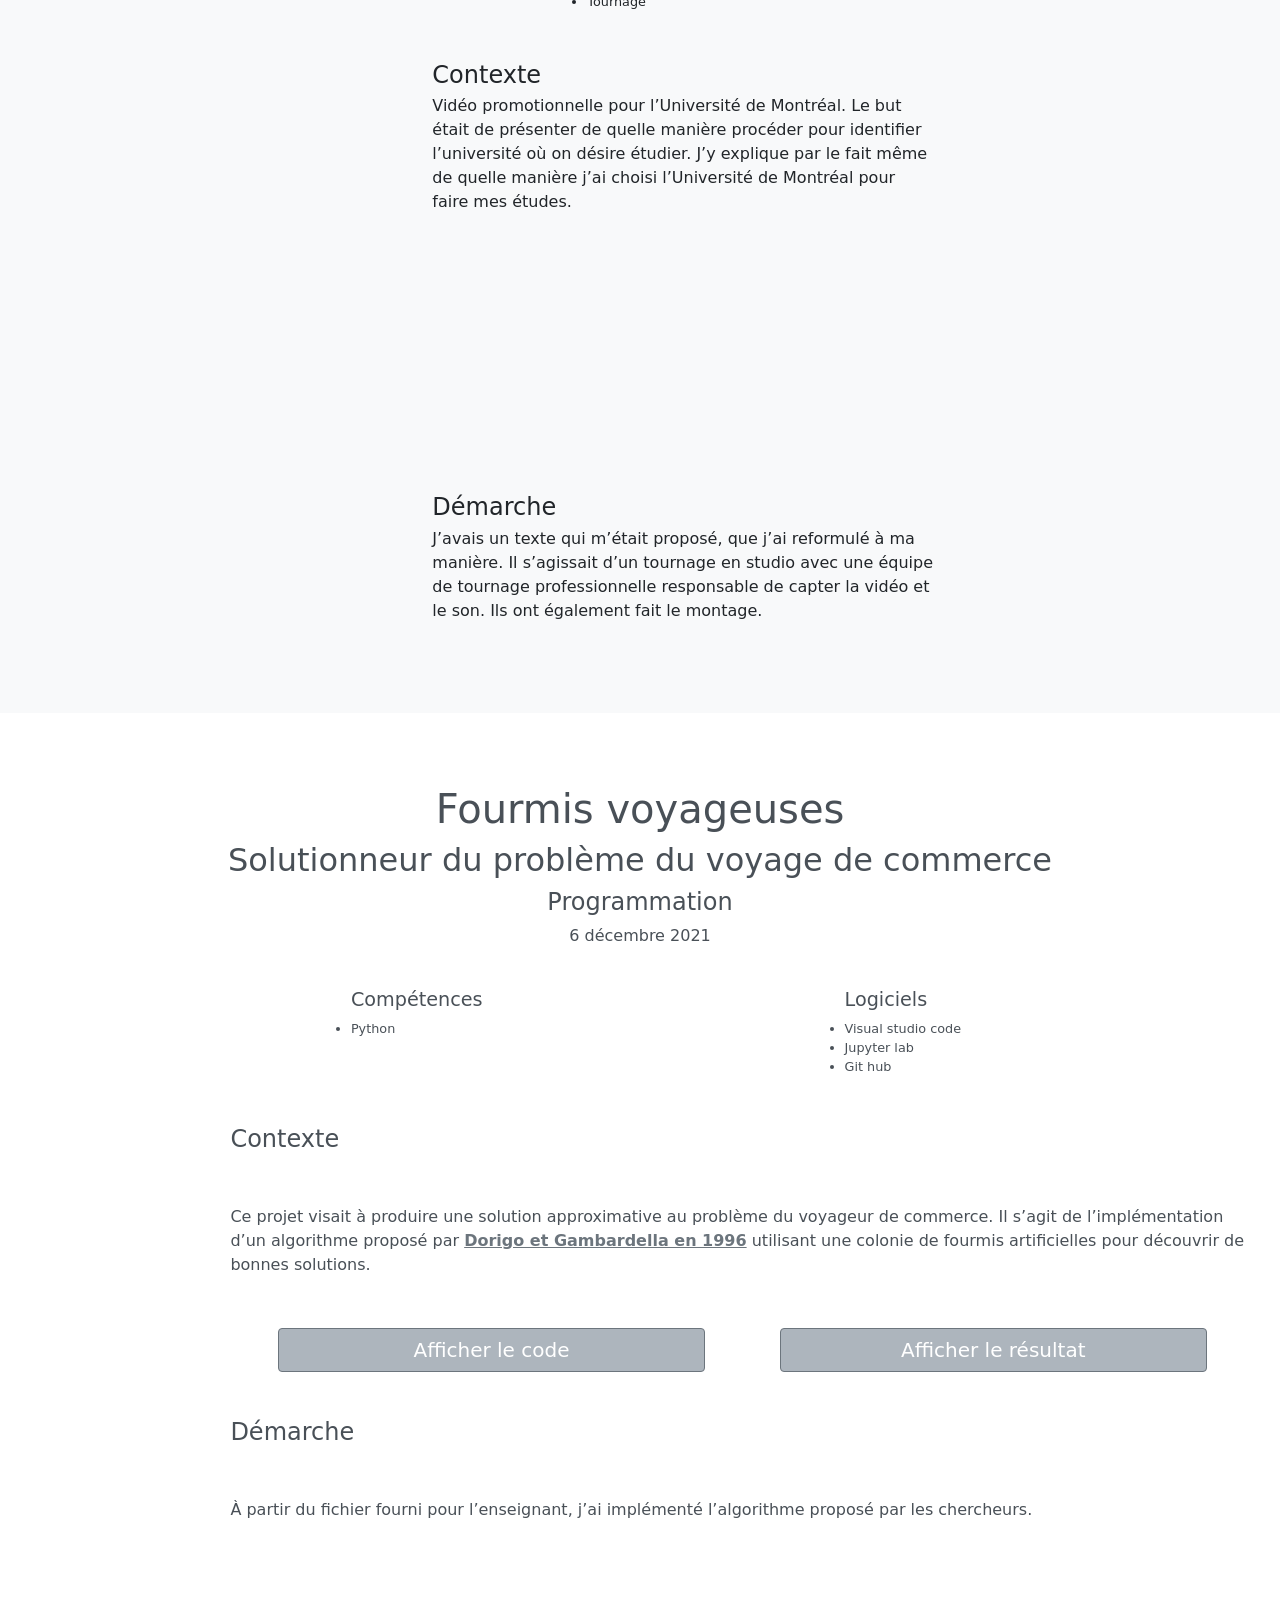
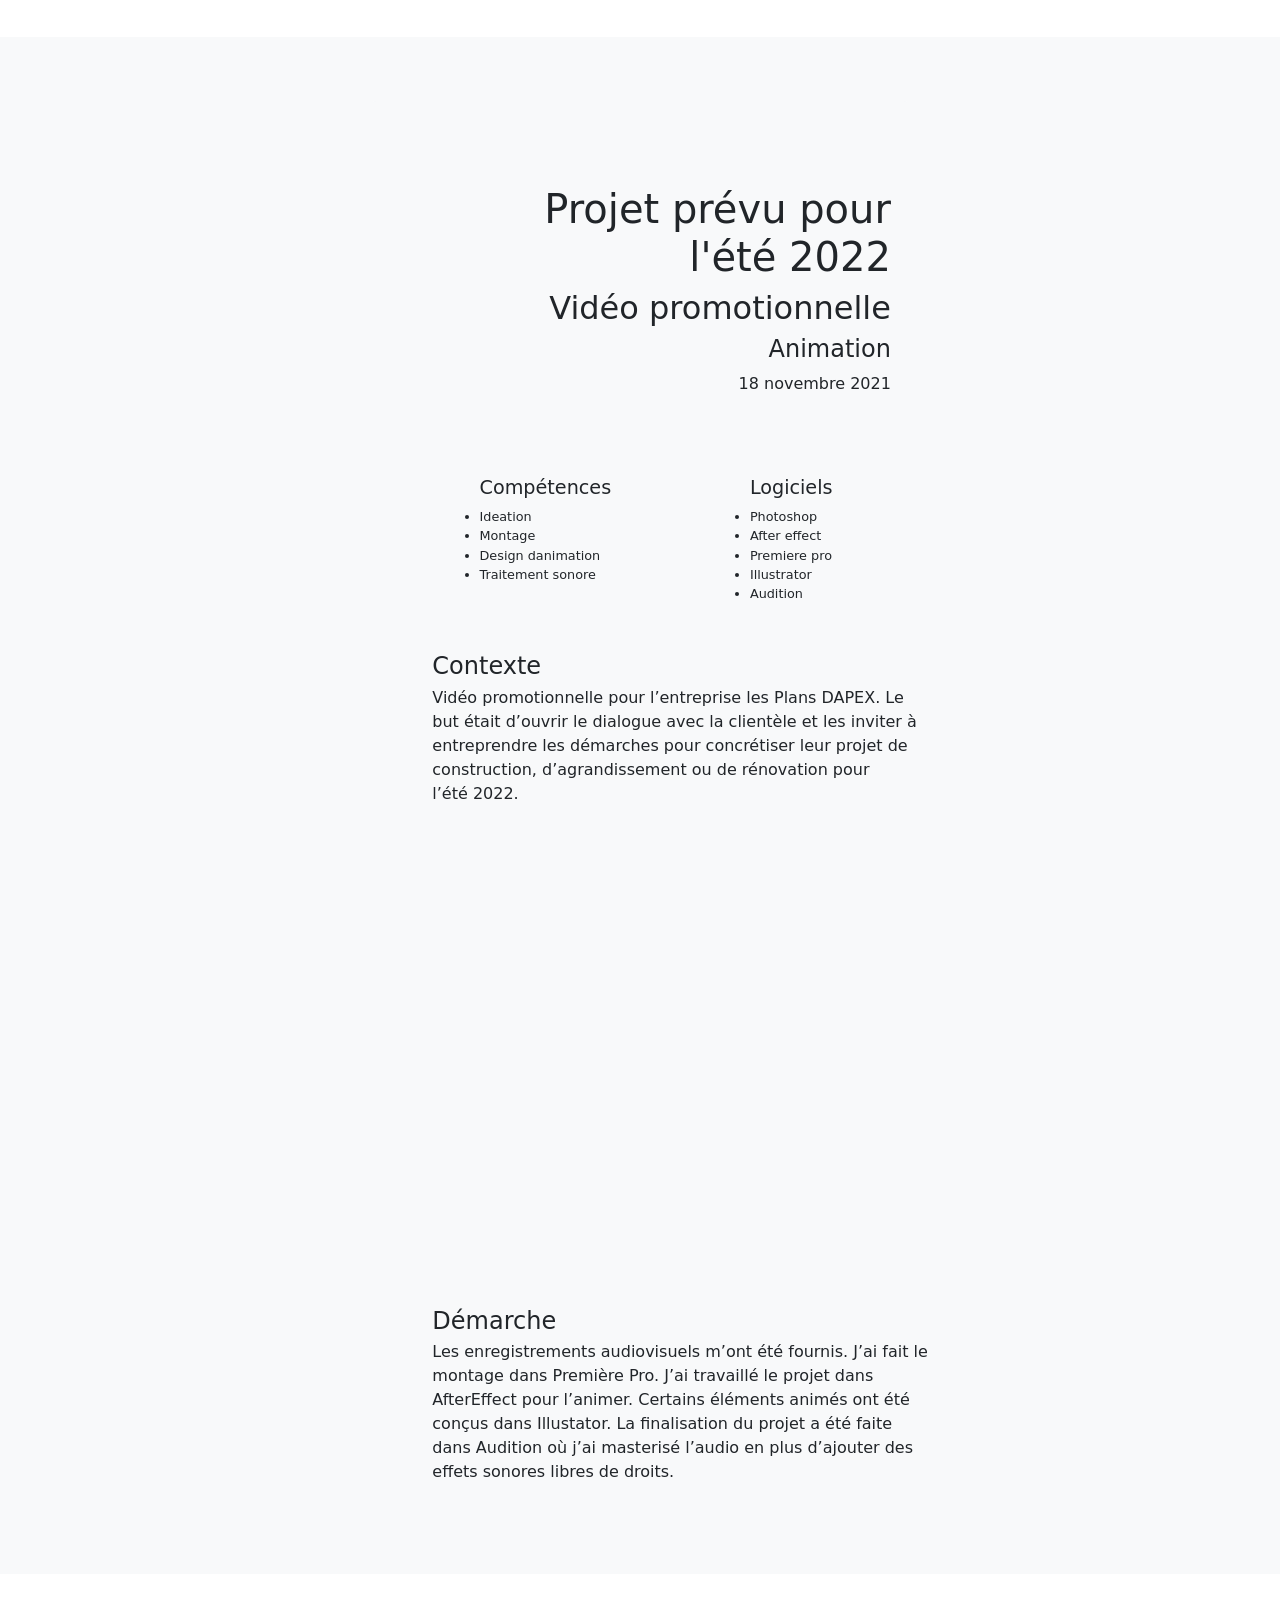
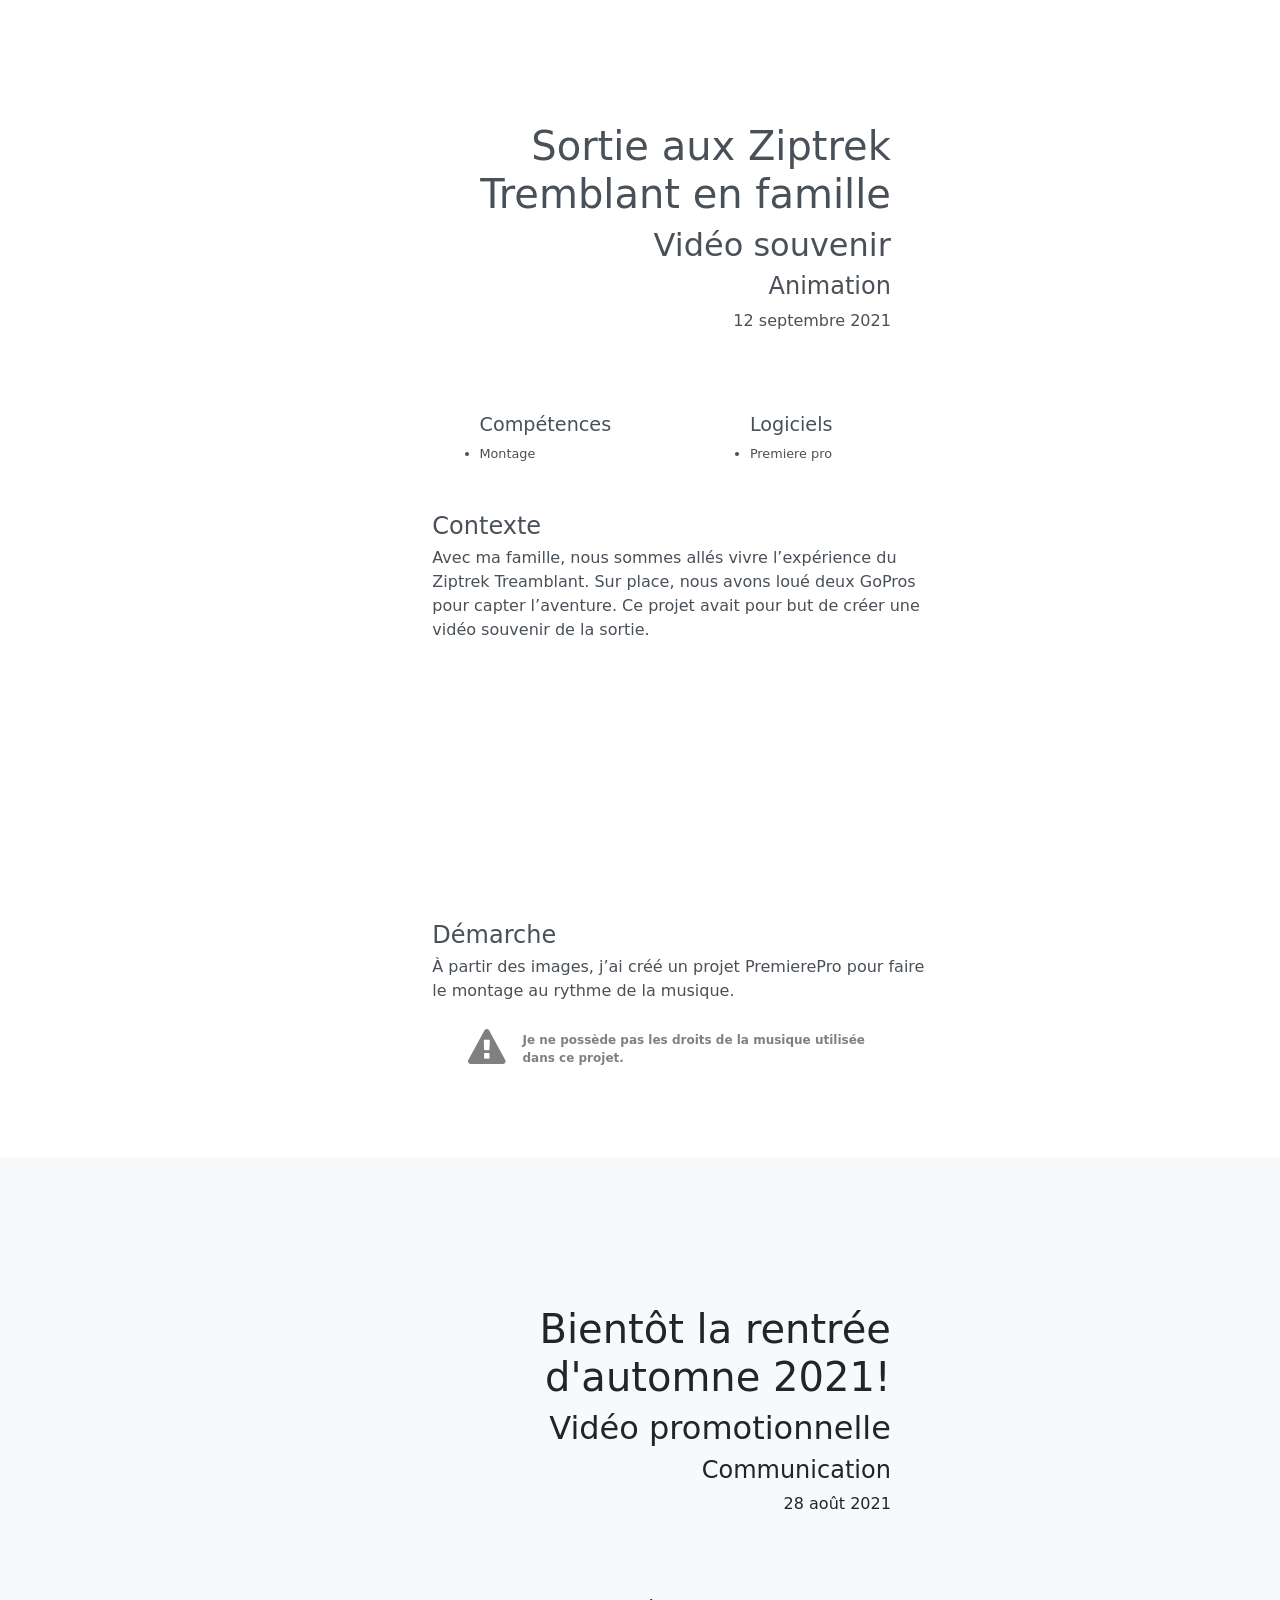
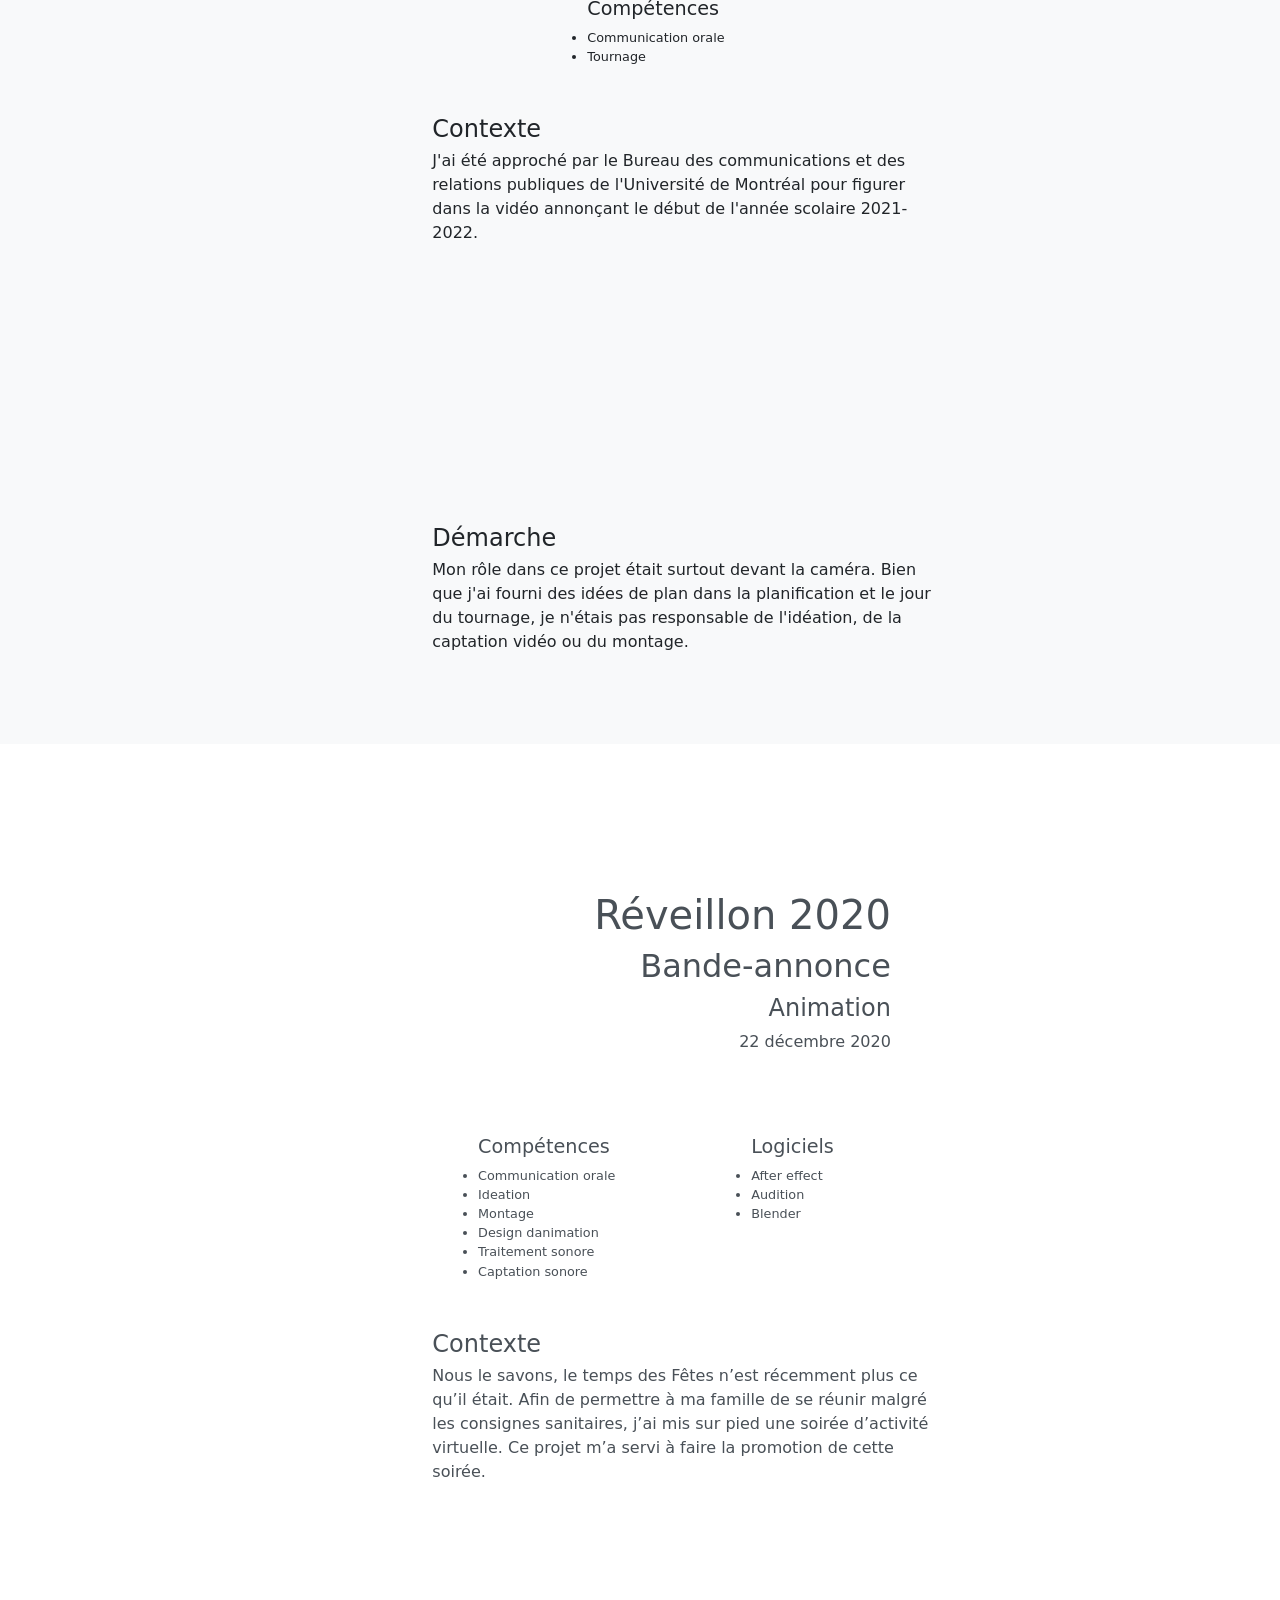
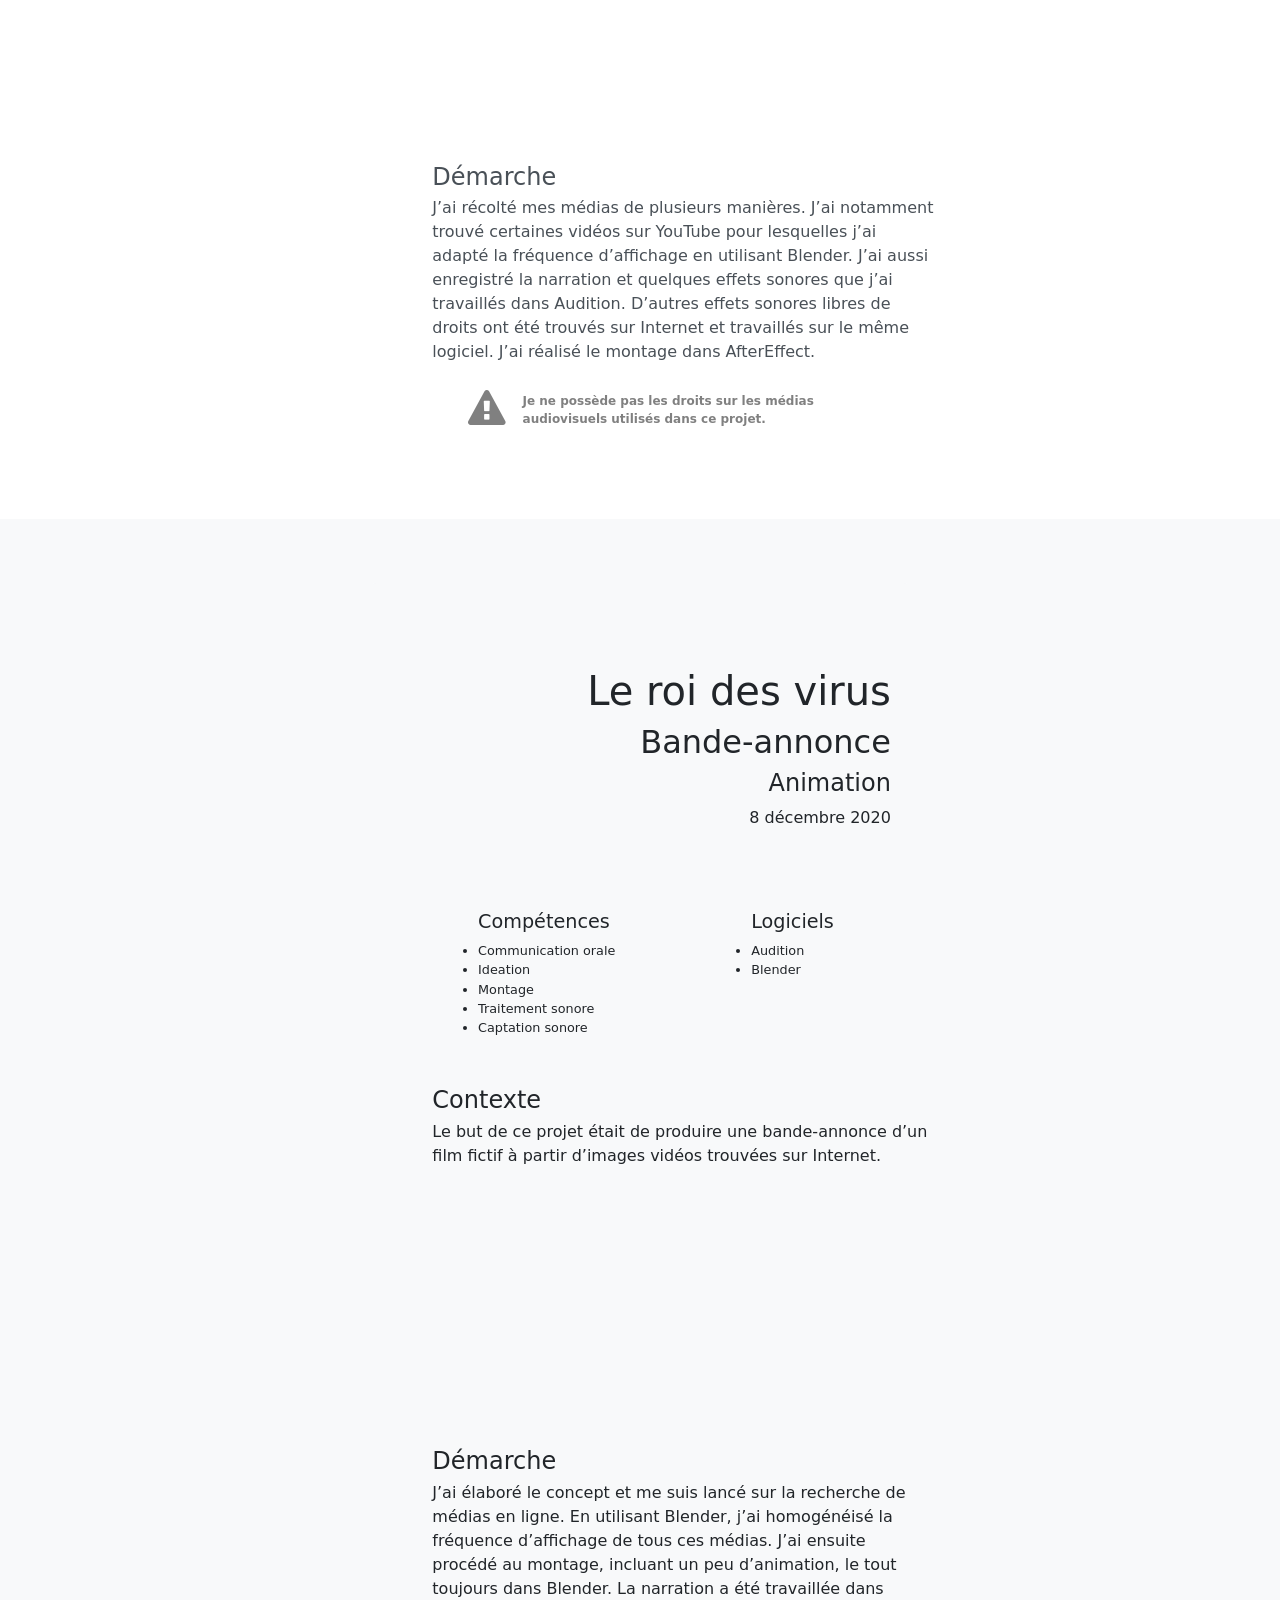
==== commit 9042239c: "Retrait des calc() pour le styling Avec le retrait de la fonction resize(), le calc() ne fonctionne " ====
--- a/index.html
+++ b/index.html
@@ -31,42 +31,31 @@
     <!--Début du header-->
     <header class="bg-light">
     <div id="headerTitre">
-        <h1 class="">Bienvenue</h1>
-        <h2 class="">dans mon portfolio</h2>
-        <h3>par Olivier Desmarais</h3>
+        <h1>Bienvenue</h1>
+        <h2>dans mon portfolio</h2>
+        <p>par Olivier Desmarais</p>
     </div>
     <div id="headerTexte">
-        <h3>D'abord,</h3>
-        <h4>
-        j'ai personnalisé l'apparence de cette page Web à l'aide de 
-        CSS, où perdure quelques aspects d'éléments Bootstrap. 
-        </h4>
-        <h4>
-        Je l'ai développé sur <em>Visual Studio Code</em>
-        en utilisant <em>GitHub</em>.
-        </h4>
-        <br>
-        <h5>
-        Comme vous le savez peut-être, toutes les composantes du
-        site sont accessibles grâce à l'inspecteur.
-        </h5>
+        <h2>D'abord,</h2>
+        <p>j'ai personnalisé l'apparence de cette page Web à l'aide de CSS, où perdure quelques aspects d'éléments Bootstrap.</p>
+        <p>Je l'ai développé sur <em>Visual Studio Code</em> en utilisant <em>GitHub</em>.</p>
     </div>
     </header>
     <!--Fin du header-->
     <!-- Navbar -->
     <nav class="navbar-expand-lg navbar-light bg-white">
     <div id="txtNav">
-        <h3>De plus,</h3>
-        <h5>
+        <h2>De plus,</h2>
+        <p>
         vous vous apprêtez à décrouvrir différents projets
         que j'ai eu la chance de réaliser. Ces données stockées
         en format JSON sont introduites dans le DOM par JavaScript.
-        </h5>
+        </p>
         <br>
-        <h4>
+        <small>
         D'autres fonctions vous permettront de filtrer le tout par
         domaine, compétence ou logiciel.  
-        </h4>
+        </small>
         <!--<h5>
         Certaines commandes JQuerry sont également utilisées.
         </h5>-->
@@ -93,17 +82,17 @@
         <!--Début accordéon-->
         <div class="accordion accordion-flush" id="filtresSups">
         <div class="accordion-item">
-            <h2 class="accordion-header" id="flush-headingOne">
+            <!-- <h2 class="accordion-header" id="flush-headingOne"> -->
             <button class="accordion-button collapsed" type="button" data-bs-toggle="collapse" data-bs-target="#flush-collapseOne" aria-expanded="false" aria-controls="flush-collapseOne">
-                <h5>
+                <!-- <p> -->
                 Ces filtres supplémentaires sont aussi disponibles 
                 pour affiner votre recherche.
-                </h5>
+                <!-- </p> -->
             </button>
-            </h2>
+            <!-- </h2> -->
             <div id="flush-collapseOne" class="accordion-collapse collapse" aria-labelledby="flush-headingOne" data-bs-parent="#filtresSups">
             <div id='filtreCompetences' class='goupeCheckbox'>
-                <p><strong>Compétences</strong></h5>
+                <p><strong>Compétences</strong></p>
             </div>
             <div id='filtreLogiciels' class='goupeCheckbox'>
                 <p><strong>Logiciels</strong></p>
--- a/client/public/css/style.css
+++ b/client/public/css/style.css
@@ -1,6 +1,12 @@
 :root {
     font-size: 16px;
     --taille-grand-ecran: 800px;
+}
+
+*, ::before, ::after {
+    padding: 0;
+    margin: 0;
+    box-sizing: content-box;
 }
 
 header {
@@ -13,51 +19,67 @@
 nav h1 {
     /* font-size: 8rem; */
     /*font-size: 800%;*/
-    font-size: calc(var(--width)/9);
+    /* font-size: calc(var(--width)/9); */
+
+    /* font-size: 12svw; */
+    font-size: clamp( 3rem, 12svw, 10rem);
 }
 
 header h2,
 nav h2 {
-    font-size: calc(var(--width)/14);
+    /* font-size: calc(var(--width)/14); */
+
+    /* font-size: 6svw; */
+    font-size: clamp( 1.75rem, 6svw, 6rem);
+    
 }
 
 header h3,
 nav h3 {
-    font-size: calc(var(--width)/22);
+    /* font-size: calc(var(--width)/22); */
+    font-size: 3svw;
 }
 
 header h4,
 nav h4 {
-    font-size: calc(var(--width)/45);
+    /* font-size: calc(var(--width)/45); */
+    font-size: 2svw;
 }
 
 header h5,
 nav h5 {
-    font-size: calc(var(--width)/55);
-}
-
-nav p {
-    font-size: calc(var(--width)/60);
-    margin-bottom: 1em;
-}
+    /* font-size: calc(var(--width)/55); */
+    font-size: 1.5svw;
+}
+
+header p{
+    /* font-size: 1rem; */
+    font-size: clamp( 2svw, 1rem, 3rem);
+}
+
+
 
 nav label {
-    font-size: calc(var(--width)/70);
+    /* font-size: calc(var(--width)/70); */
+    font-size: 0.75rem;
 }
 
 nav input {
-    width: calc(var(--width)/100);
-    height: calc(var(--width)/100);
+    /* width: calc(var(--width)/100);
+    height: calc(var(--width)/100); */
+
+    width: 0.5rem;
+    height: 0.5rem;
 }
 
 .container-fluid {
     padding:0px;
 }
 
-#filtreCompetences,
+/* #filtreCompetences,
 #filtreLogiciels {
     line-height: calc(var(--width)/0.5vh);
-}
+} */
 
 .allignementDroite {
     padding-left: 50%;
@@ -68,8 +90,9 @@
 }
 
 #headerTitre {
-    margin-top: 30vh;
-    margin-bottom: 30vh;
+    /* margin-top: 40svh;
+    margin-bottom: 40svh; */
+    margin: 30svh 0;
 }
 
 #headerTexte {
@@ -81,12 +104,25 @@
     color: #495057;
 }
 
+nav ul {
+    /* font-size:calc(var(--width) / 52); */
+    display: flex;
+    
+    padding: 0;
+}
+
+nav li {
+    list-style-type: none;
+}
+
 nav a {
-    font-size:calc(var(--width) / 52);
+    display: block;
+    font-size: clamp( 0.25rem, 2svw, 1.5rem);
+    padding: 0.25rem;
 }
 
 #txtNav {
-    padding: 30vh 20vw;
+    padding: 20svh 20svw;
 }
 
 #nav-criteres {
@@ -94,23 +130,23 @@
 }
 
 .nav-item {
-    min-width: 25%;
+    width: 25%;
     /*float: left;*/
     border-style: solid;
     border-width: 1px;
     border-color: #6c757d;
-    display: flex;
-    align-items: center;
-    justify-content: center;
-    font-size: 200%;
+    /* display: flex; */
+    /* align-items: center; */
+    /* justify-content: center; */
+    /* font-size: 200%; */
     background-color: white;
 }
 
-.navbar-nav {
+/* .navbar-nav {
     width: 100%;
     margin-left: auto;
     margin-right: auto;
-}
+} */
 
 .accordion-button,
 .accordion-button:focus,
